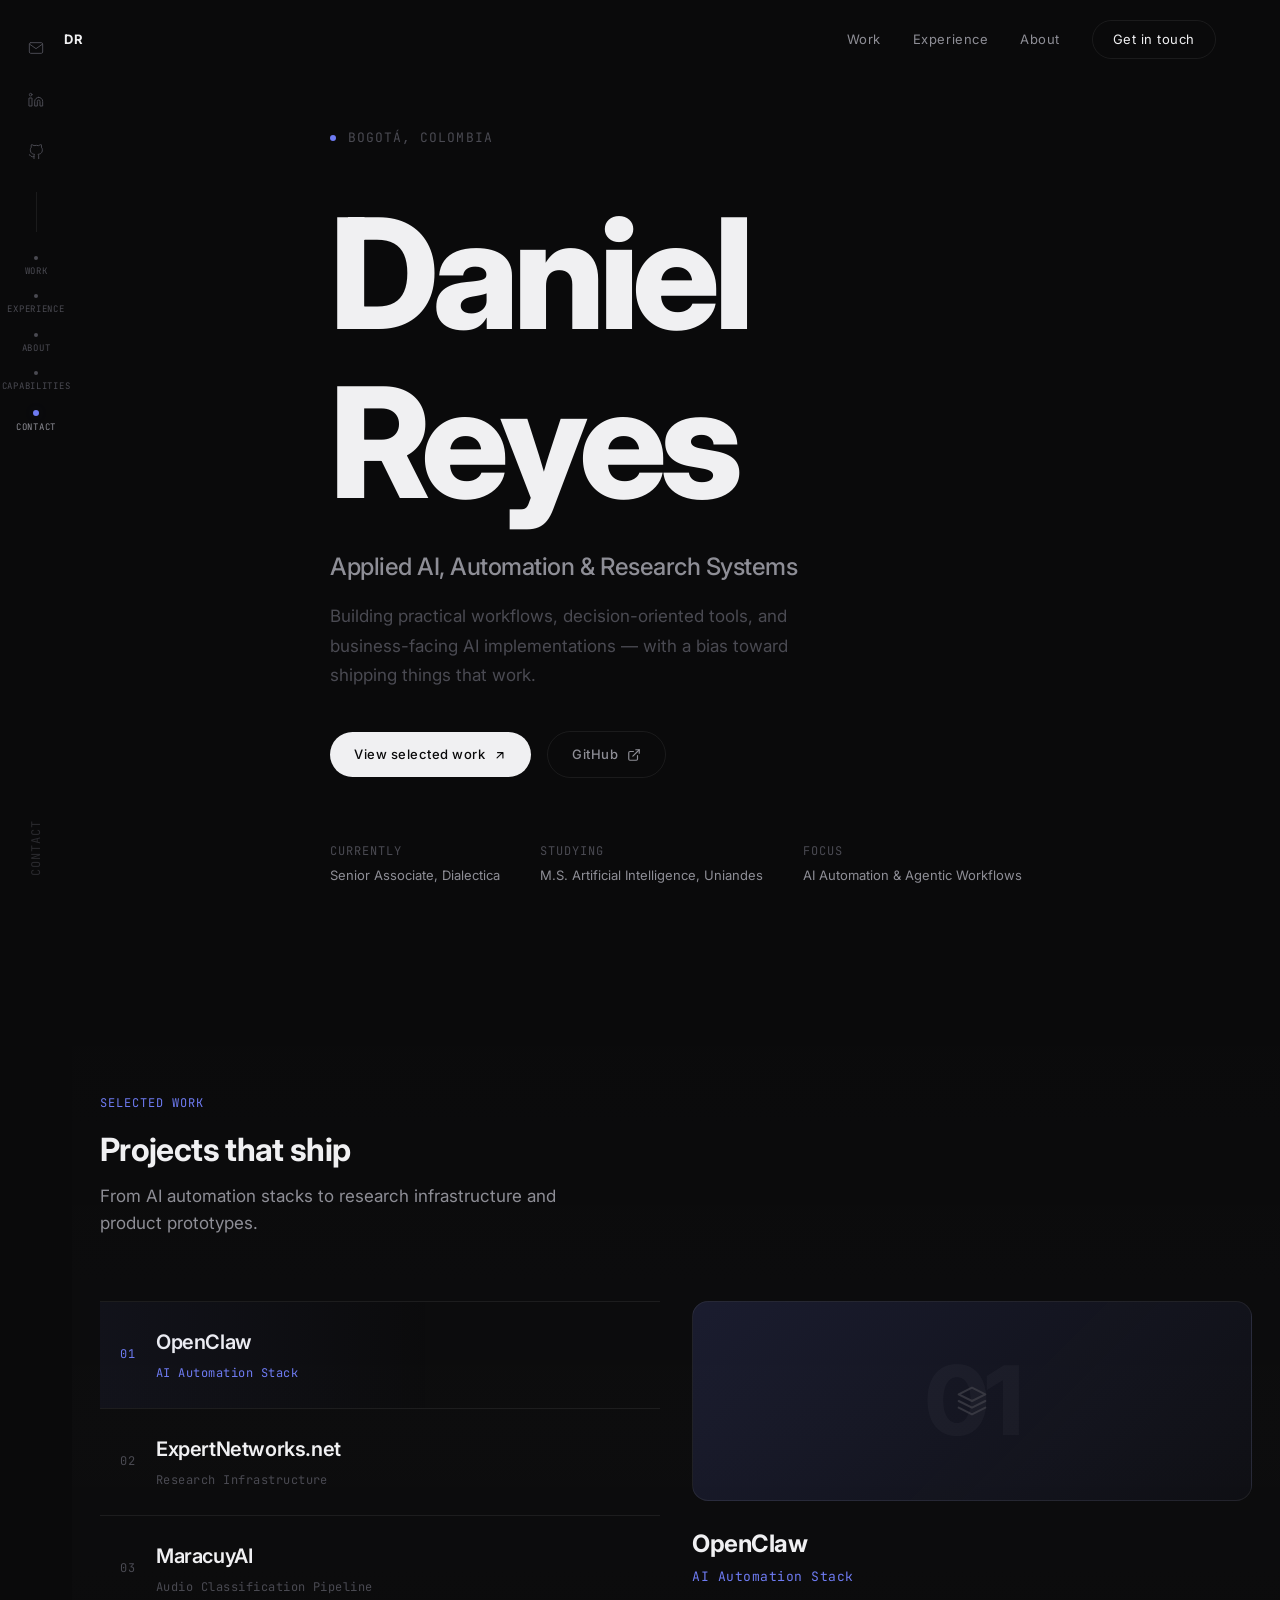
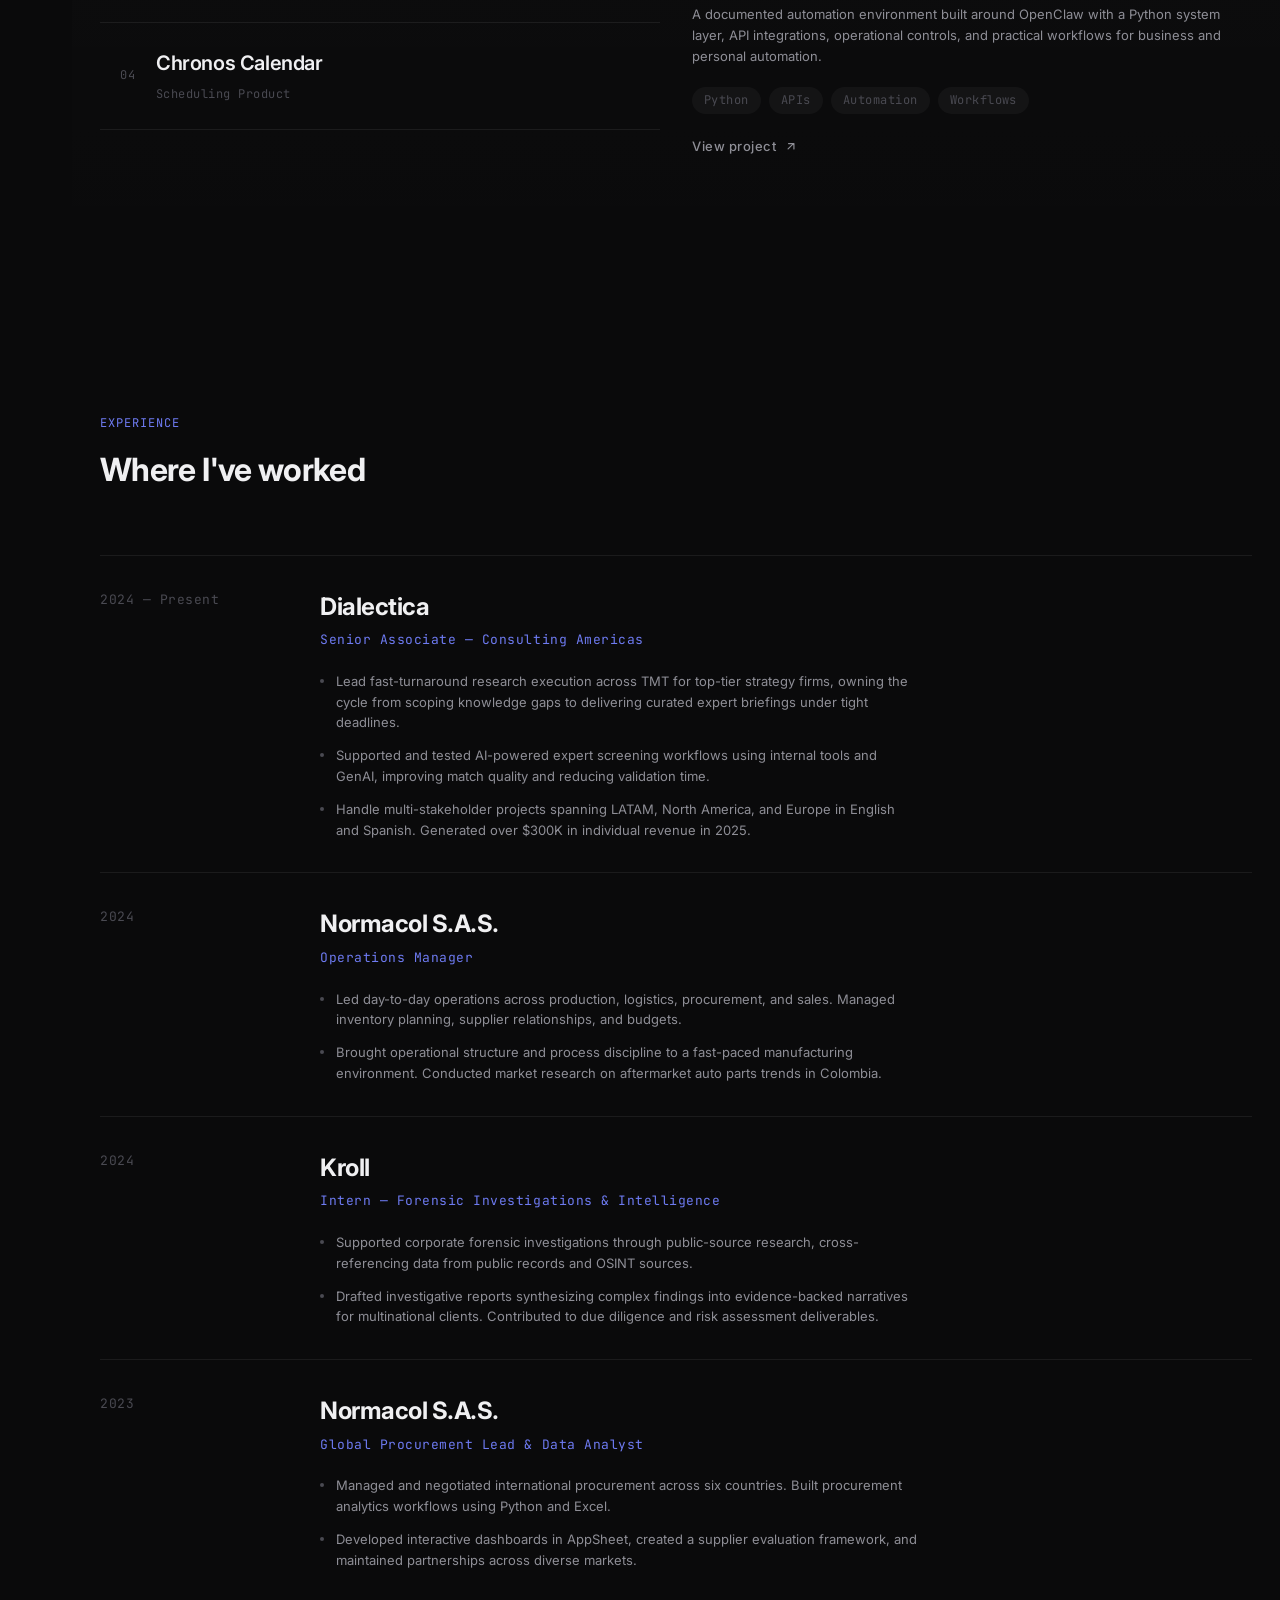
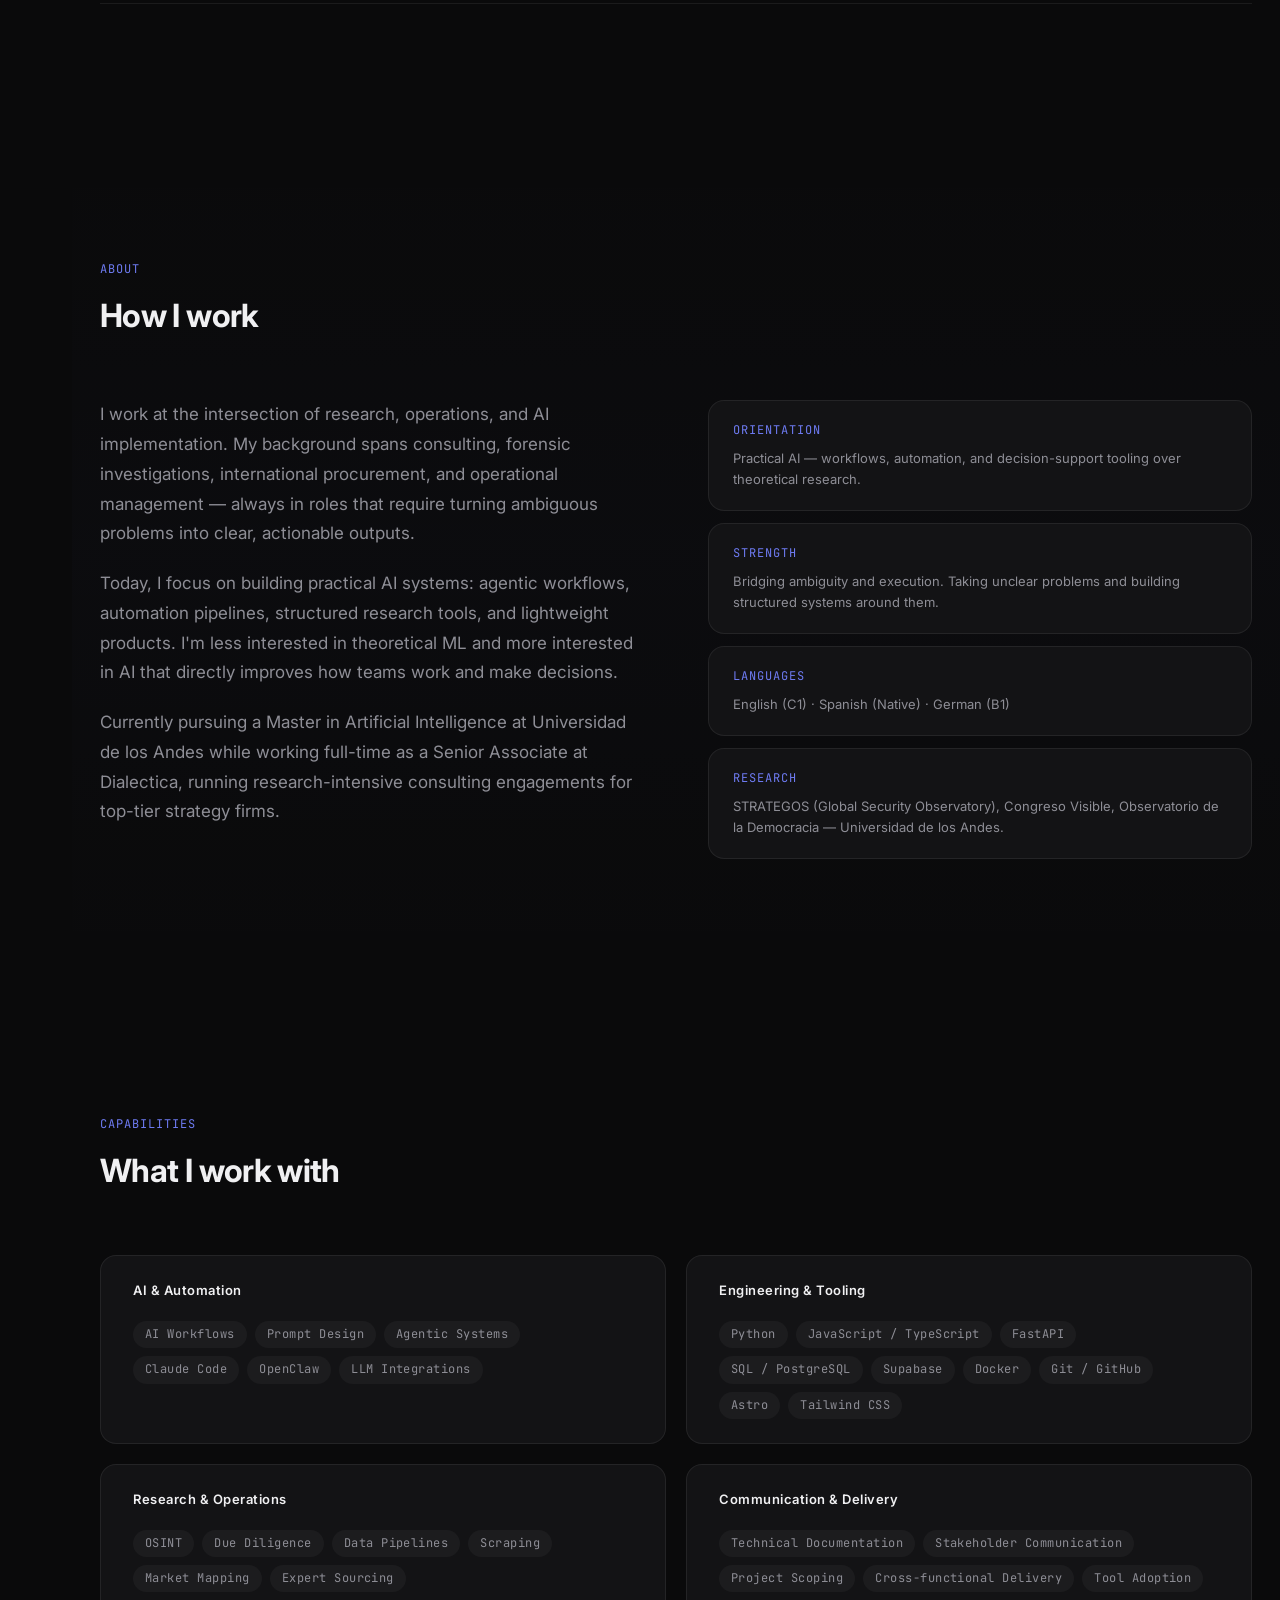
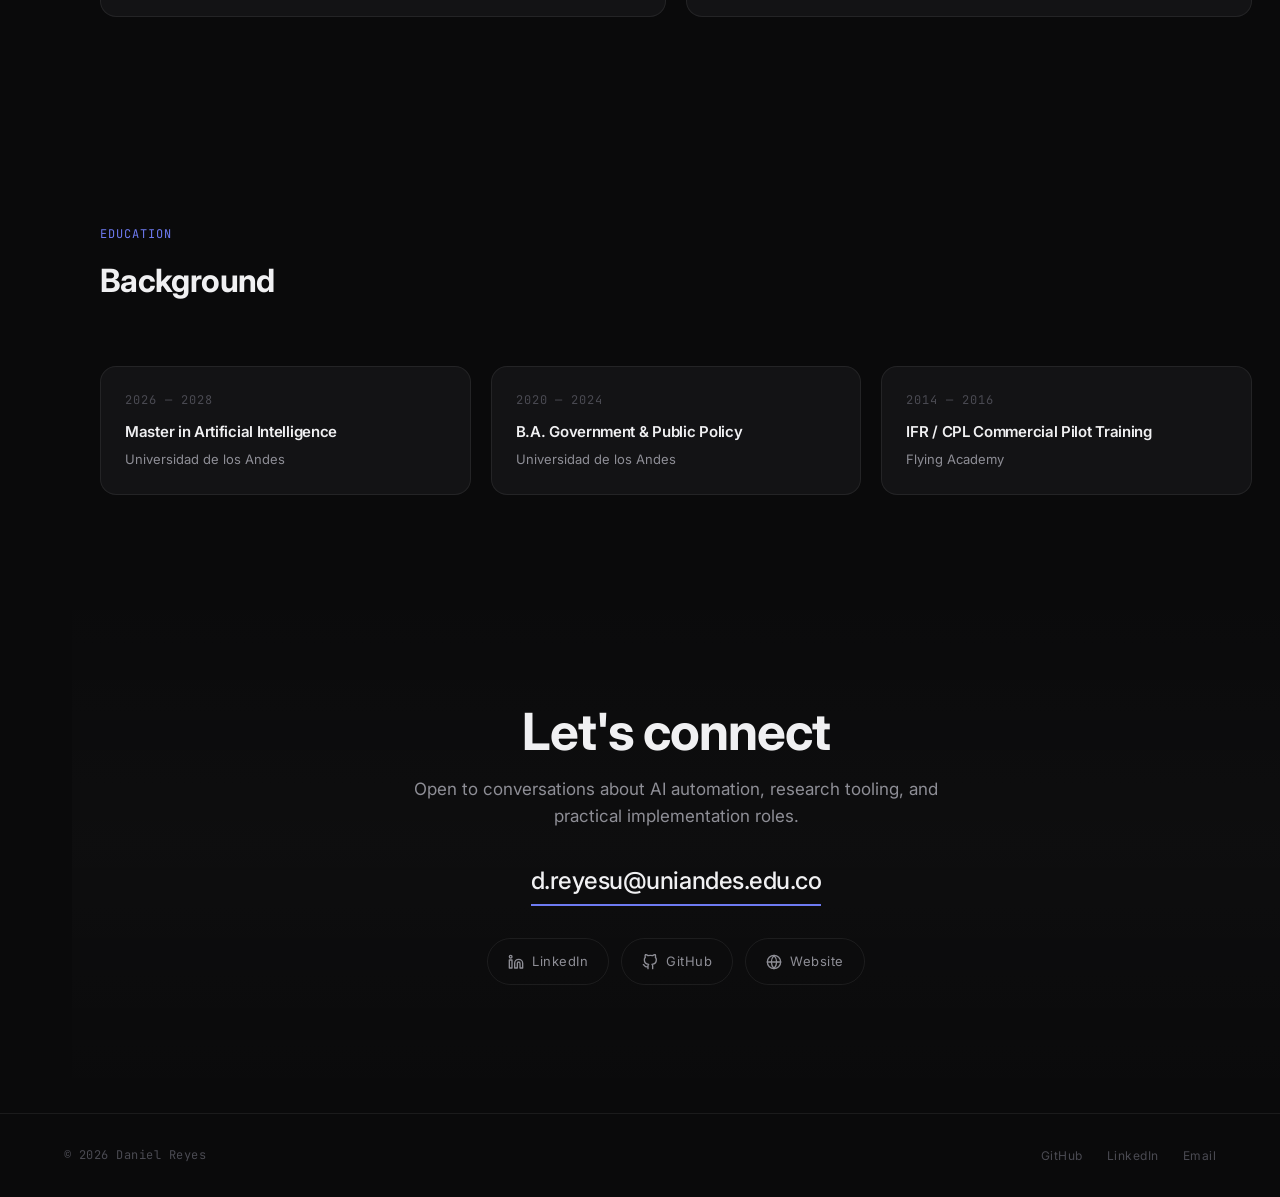
==== index.html @ b85fef63 "Rebuild portfolio with premium cinematic design system - Hero: massive "Daniel Reyes" name with stag" ====
<!DOCTYPE html>
<html lang="en">
<head>
  <meta charset="UTF-8">
  <meta name="viewport" content="width=device-width, initial-scale=1.0">
  <title>Daniel Reyes — Applied AI, Automation & Research Systems</title>
  <meta name="description" content="Daniel Reyes builds practical AI workflows, automation systems, and research infrastructure. Senior Associate at Dialectica, pursuing a Master in AI at Universidad de los Andes.">
  <meta name="author" content="Daniel Reyes">
  <link rel="canonical" href="https://danielreyes.info">

  <!-- Open Graph -->
  <meta property="og:type" content="website">
  <meta property="og:title" content="Daniel Reyes — Applied AI, Automation & Research Systems">
  <meta property="og:description" content="Building practical AI workflows, automation systems, and research infrastructure.">
  <meta property="og:url" content="https://danielreyes.info">
  <meta property="og:site_name" content="Daniel Reyes">
  <meta property="og:locale" content="en_US">

  <!-- Twitter -->
  <meta name="twitter:card" content="summary">
  <meta name="twitter:title" content="Daniel Reyes — Applied AI, Automation & Research Systems">
  <meta name="twitter:description" content="Building practical AI workflows, automation systems, and research infrastructure.">

  <!-- Fonts -->
  <link rel="preconnect" href="https://fonts.googleapis.com">
  <link rel="preconnect" href="https://fonts.gstatic.com" crossorigin>
  <link href="https://fonts.googleapis.com/css2?family=Inter:wght@300;400;500;600;700;800&family=JetBrains+Mono:wght@400;500&display=swap" rel="stylesheet">

  <!-- Favicon -->
  <link rel="icon" type="image/svg+xml" href="assets/favicon.svg">

  <!-- Styles -->
  <link rel="stylesheet" href="css/tokens.css">
  <link rel="stylesheet" href="css/base.css">
  <link rel="stylesheet" href="css/components.css">
</head>
<body>

  <!-- ===== SIDE RAIL (Desktop) ===== -->
  <aside class="side-rail" aria-label="Section navigation">
    <div class="side-rail-social">
      <a href="mailto:d.reyesu@uniandes.edu.co" class="side-rail-icon" aria-label="Email">
        <svg width="16" height="16" viewBox="0 0 24 24" fill="none" stroke="currentColor" stroke-width="1.5" stroke-linecap="round" stroke-linejoin="round"><path d="M4 4h16c1.1 0 2 .9 2 2v12c0 1.1-.9 2-2 2H4c-1.1 0-2-.9-2-2V6c0-1.1.9-2 2-2z"/><polyline points="22,6 12,13 2,6"/></svg>
      </a>
      <a href="https://www.linkedin.com/in/danielreyesu/" target="_blank" rel="noopener noreferrer" class="side-rail-icon" aria-label="LinkedIn">
        <svg width="16" height="16" viewBox="0 0 24 24" fill="none" stroke="currentColor" stroke-width="1.5" stroke-linecap="round" stroke-linejoin="round"><path d="M16 8a6 6 0 016 6v7h-4v-7a2 2 0 00-2-2 2 2 0 00-2 2v7h-4v-7a6 6 0 016-6z"/><rect x="2" y="9" width="4" height="12"/><circle cx="4" cy="4" r="2"/></svg>
      </a>
      <a href="https://github.com/zsoist" target="_blank" rel="noopener noreferrer" class="side-rail-icon" aria-label="GitHub">
        <svg width="16" height="16" viewBox="0 0 24 24" fill="none" stroke="currentColor" stroke-width="1.5" stroke-linecap="round" stroke-linejoin="round"><path d="M9 19c-5 1.5-5-2.5-7-3m14 6v-3.87a3.37 3.37 0 00-.94-2.61c3.14-.35 6.44-1.54 6.44-7A5.44 5.44 0 0020 4.77 5.07 5.07 0 0019.91 1S18.73.65 16 2.48a13.38 13.38 0 00-7 0C6.27.65 5.09 1 5.09 1A5.07 5.07 0 005 4.77a5.44 5.44 0 00-1.5 3.78c0 5.42 3.3 6.61 6.44 7A3.37 3.37 0 009 18.13V22"/></svg>
      </a>
    </div>

    <div class="side-rail-line-wrap">
      <div class="side-rail-line"></div>
      <div class="side-rail-progress" id="sideRailProgress"></div>
    </div>

    <nav class="side-rail-nav" aria-label="Page sections">
      <a href="#work" class="side-rail-link" data-section="work">
        <span class="side-rail-dot"></span>
        <span class="side-rail-label">Work</span>
      </a>
      <a href="#experience" class="side-rail-link" data-section="experience">
        <span class="side-rail-dot"></span>
        <span class="side-rail-label">Experience</span>
      </a>
      <a href="#about" class="side-rail-link" data-section="about">
        <span class="side-rail-dot"></span>
        <span class="side-rail-label">About</span>
      </a>
      <a href="#capabilities" class="side-rail-link" data-section="capabilities">
        <span class="side-rail-dot"></span>
        <span class="side-rail-label">Capabilities</span>
      </a>
      <a href="#contact" class="side-rail-link" data-section="contact">
        <span class="side-rail-dot"></span>
        <span class="side-rail-label">Contact</span>
      </a>
    </nav>

    <div class="side-rail-context">
      <span class="side-rail-context-text" id="sideRailContext"></span>
    </div>
  </aside>

  <!-- ===== NAVIGATION ===== -->
  <nav class="nav" aria-label="Main navigation">
    <div class="nav-inner">
      <a href="#" class="nav-logo" aria-label="Daniel Reyes — Home">DR</a>
      <div class="nav-links">
        <a href="#work" class="nav-link">Work</a>
        <a href="#experience" class="nav-link">Experience</a>
        <a href="#about" class="nav-link">About</a>
        <a href="#contact" class="nav-cta">Get in touch</a>
      </div>
      <button class="nav-toggle" aria-label="Open menu" aria-expanded="false">
        <span></span>
        <span></span>
        <span></span>
      </button>
    </div>
  </nav>

  <!-- Mobile nav overlay -->
  <div class="nav-mobile" aria-hidden="true">
    <a href="#work">Work</a>
    <a href="#experience">Experience</a>
    <a href="#about">About</a>
    <a href="#capabilities">Capabilities</a>
    <a href="#contact">Contact</a>
    <div class="nav-mobile-footer">
      <a href="https://github.com/zsoist" target="_blank" rel="noopener noreferrer">GitHub</a>
      <a href="https://www.linkedin.com/in/danielreyesu/" target="_blank" rel="noopener noreferrer">LinkedIn</a>
      <a href="mailto:d.reyesu@uniandes.edu.co">Email</a>
    </div>
  </div>

  <main class="main-content">

    <!-- ===== HERO ===== -->
    <section class="hero" id="hero">
      <div class="container">
        <div class="hero-status anim-hero" style="--anim-order: 0">
          <span class="status-dot" aria-hidden="true"></span>
          <span>Bogot&aacute;, Colombia</span>
        </div>

        <h1 class="hero-name">
          <span class="hero-name-line anim-hero" style="--anim-order: 1">Daniel</span>
          <span class="hero-name-line anim-hero" style="--anim-order: 2">Reyes</span>
        </h1>

        <p class="hero-role anim-hero" style="--anim-order: 3">
          Applied AI, Automation &amp; Research Systems
        </p>

        <p class="hero-description anim-hero" style="--anim-order: 4">
          Building practical workflows, decision-oriented tools, and business-facing AI implementations &mdash; with a bias toward shipping things that work.
        </p>

        <div class="hero-actions anim-hero" style="--anim-order: 5">
          <a href="#work" class="btn-primary">
            View selected work
            <svg width="14" height="14" viewBox="0 0 24 24" fill="none" stroke="currentColor" stroke-width="2" stroke-linecap="round" stroke-linejoin="round" aria-hidden="true"><path d="M7 17l9.2-9.2M17 17V7.8H7.8"/></svg>
          </a>
          <a href="https://github.com/zsoist" target="_blank" rel="noopener noreferrer" class="btn-secondary">
            GitHub
            <svg width="14" height="14" viewBox="0 0 24 24" fill="none" stroke="currentColor" stroke-width="2" stroke-linecap="round" stroke-linejoin="round" aria-hidden="true"><path d="M18 13v6a2 2 0 01-2 2H5a2 2 0 01-2-2V8a2 2 0 012-2h6"/><polyline points="15 3 21 3 21 9"/><line x1="10" y1="14" x2="21" y2="3"/></svg>
          </a>
        </div>

        <div class="hero-meta anim-hero" style="--anim-order: 6">
          <div class="hero-meta-item">
            <span class="hero-meta-label">Currently</span>
            <span class="hero-meta-value">Senior Associate, Dialectica</span>
          </div>
          <div class="hero-meta-item">
            <span class="hero-meta-label">Studying</span>
            <span class="hero-meta-value">M.S. Artificial Intelligence, Uniandes</span>
          </div>
          <div class="hero-meta-item">
            <span class="hero-meta-label">Focus</span>
            <span class="hero-meta-value">AI Automation &amp; Agentic Workflows</span>
          </div>
        </div>
      </div>
    </section>

    <!-- ===== SELECTED WORK ===== -->
    <section class="section" id="work">
      <div class="container">
        <header class="section-header reveal">
          <span class="section-label">Selected Work</span>
          <h2 class="section-title">Projects that ship</h2>
          <p class="section-subtitle">From AI automation stacks to research infrastructure and product prototypes.</p>
        </header>

        <div class="work-showcase">
          <!-- Project List -->
          <div class="work-list">
            <article class="work-item active" data-project="0" data-link="https://github.com/zsoist" tabindex="0">
              <span class="work-number">01</span>
              <div class="work-item-info">
                <h3 class="work-item-title">OpenClaw</h3>
                <span class="work-item-type">AI Automation Stack</span>
              </div>
              <div class="work-item-arrow" aria-hidden="true">
                <svg width="18" height="18" viewBox="0 0 24 24" fill="none" stroke="currentColor" stroke-width="2" stroke-linecap="round" stroke-linejoin="round"><path d="M7 17l9.2-9.2M17 17V7.8H7.8"/></svg>
              </div>
            </article>

            <article class="work-item" data-project="1" data-link="https://expertnetworks.net" tabindex="0">
              <span class="work-number">02</span>
              <div class="work-item-info">
                <h3 class="work-item-title">ExpertNetworks.net</h3>
                <span class="work-item-type">Research Infrastructure</span>
              </div>
              <div class="work-item-arrow" aria-hidden="true">
                <svg width="18" height="18" viewBox="0 0 24 24" fill="none" stroke="currentColor" stroke-width="2" stroke-linecap="round" stroke-linejoin="round"><path d="M7 17l9.2-9.2M17 17V7.8H7.8"/></svg>
              </div>
            </article>

            <article class="work-item" data-project="2" data-link="https://github.com/zsoist" tabindex="0">
              <span class="work-number">03</span>
              <div class="work-item-info">
                <h3 class="work-item-title">MaracuyAI</h3>
                <span class="work-item-type">Audio Classification Pipeline</span>
              </div>
              <div class="work-item-arrow" aria-hidden="true">
                <svg width="18" height="18" viewBox="0 0 24 24" fill="none" stroke="currentColor" stroke-width="2" stroke-linecap="round" stroke-linejoin="round"><path d="M7 17l9.2-9.2M17 17V7.8H7.8"/></svg>
              </div>
            </article>

            <article class="work-item" data-project="3" data-link="https://github.com/zsoist" tabindex="0">
              <span class="work-number">04</span>
              <div class="work-item-info">
                <h3 class="work-item-title">Chronos Calendar</h3>
                <span class="work-item-type">Scheduling Product</span>
              </div>
              <div class="work-item-arrow" aria-hidden="true">
                <svg width="18" height="18" viewBox="0 0 24 24" fill="none" stroke="currentColor" stroke-width="2" stroke-linecap="round" stroke-linejoin="round"><path d="M7 17l9.2-9.2M17 17V7.8H7.8"/></svg>
              </div>
            </article>
          </div>

          <!-- Preview Panel (desktop) -->
          <div class="work-preview">
            <div class="work-preview-panel active" data-project="0">
              <div class="work-preview-visual" style="--preview-gradient: linear-gradient(135deg, rgba(110,123,242,0.15), rgba(110,123,242,0.03))">
                <span class="work-preview-number">01</span>
                <div class="work-preview-icon">
                  <svg width="32" height="32" viewBox="0 0 24 24" fill="none" stroke="currentColor" stroke-width="1.5" stroke-linecap="round" stroke-linejoin="round"><path d="M12 2L2 7l10 5 10-5-10-5z"/><path d="M2 17l10 5 10-5"/><path d="M2 12l10 5 10-5"/></svg>
                </div>
              </div>
              <h3 class="work-preview-title">OpenClaw</h3>
              <p class="work-preview-subtitle">AI Automation Stack</p>
              <p class="work-preview-desc">A documented automation environment built around OpenClaw with a Python system layer, API integrations, operational controls, and practical workflows for business and personal automation.</p>
              <div class="work-preview-tags">
                <span>Python</span><span>APIs</span><span>Automation</span><span>Workflows</span>
              </div>
              <a href="https://github.com/zsoist" target="_blank" rel="noopener noreferrer" class="work-preview-link">
                View project
                <svg width="14" height="14" viewBox="0 0 24 24" fill="none" stroke="currentColor" stroke-width="2" stroke-linecap="round" stroke-linejoin="round"><path d="M7 17l9.2-9.2M17 17V7.8H7.8"/></svg>
              </a>
            </div>

            <div class="work-preview-panel" data-project="1">
              <div class="work-preview-visual" style="--preview-gradient: linear-gradient(135deg, rgba(34,197,94,0.12), rgba(34,197,94,0.02))">
                <span class="work-preview-number">02</span>
                <div class="work-preview-icon">
                  <svg width="32" height="32" viewBox="0 0 24 24" fill="none" stroke="currentColor" stroke-width="1.5" stroke-linecap="round" stroke-linejoin="round"><circle cx="12" cy="12" r="10"/><line x1="2" y1="12" x2="22" y2="12"/><path d="M12 2a15.3 15.3 0 014 10 15.3 15.3 0 01-4 10 15.3 15.3 0 01-4-10 15.3 15.3 0 014-10z"/></svg>
                </div>
              </div>
              <h3 class="work-preview-title">ExpertNetworks.net</h3>
              <p class="work-preview-subtitle">Research Infrastructure</p>
              <p class="work-preview-desc">An open-source research website with structured content collections, comparison workflows, and verification-oriented editorial pages. Built for clarity and rigorous public-source research.</p>
              <div class="work-preview-tags">
                <span>Astro</span><span>Tailwind</span><span>Content</span><span>Research</span>
              </div>
              <a href="https://expertnetworks.net" target="_blank" rel="noopener noreferrer" class="work-preview-link">
                View project
                <svg width="14" height="14" viewBox="0 0 24 24" fill="none" stroke="currentColor" stroke-width="2" stroke-linecap="round" stroke-linejoin="round"><path d="M7 17l9.2-9.2M17 17V7.8H7.8"/></svg>
              </a>
            </div>

            <div class="work-preview-panel" data-project="2">
              <div class="work-preview-visual" style="--preview-gradient: linear-gradient(135deg, rgba(251,146,60,0.12), rgba(251,146,60,0.02))">
                <span class="work-preview-number">03</span>
                <div class="work-preview-icon">
                  <svg width="32" height="32" viewBox="0 0 24 24" fill="none" stroke="currentColor" stroke-width="1.5" stroke-linecap="round" stroke-linejoin="round"><path d="M12 1a3 3 0 00-3 3v8a3 3 0 006 0V4a3 3 0 00-3-3z"/><path d="M19 10v2a7 7 0 01-14 0v-2"/><line x1="12" y1="19" x2="12" y2="23"/><line x1="8" y1="23" x2="16" y2="23"/></svg>
                </div>
              </div>
              <h3 class="work-preview-title">MaracuyAI</h3>
              <p class="work-preview-subtitle">Audio Classification Pipeline</p>
              <p class="work-preview-desc">A model-first audio classification project with a FastAPI backend, preprocessing pipeline, training scripts, and a lightweight client layer focused on reliable binary inference.</p>
              <div class="work-preview-tags">
                <span>FastAPI</span><span>Python</span><span>ML Pipeline</span><span>Audio</span>
              </div>
              <a href="https://github.com/zsoist" target="_blank" rel="noopener noreferrer" class="work-preview-link">
                View project
                <svg width="14" height="14" viewBox="0 0 24 24" fill="none" stroke="currentColor" stroke-width="2" stroke-linecap="round" stroke-linejoin="round"><path d="M7 17l9.2-9.2M17 17V7.8H7.8"/></svg>
              </a>
            </div>

            <div class="work-preview-panel" data-project="3">
              <div class="work-preview-visual" style="--preview-gradient: linear-gradient(135deg, rgba(129,140,248,0.12), rgba(129,140,248,0.02))">
                <span class="work-preview-number">04</span>
                <div class="work-preview-icon">
                  <svg width="32" height="32" viewBox="0 0 24 24" fill="none" stroke="currentColor" stroke-width="1.5" stroke-linecap="round" stroke-linejoin="round"><rect x="3" y="4" width="18" height="18" rx="2" ry="2"/><line x1="16" y1="2" x2="16" y2="6"/><line x1="8" y1="2" x2="8" y2="6"/><line x1="3" y1="10" x2="21" y2="10"/></svg>
                </div>
              </div>
              <h3 class="work-preview-title">Chronos Calendar</h3>
              <p class="work-preview-subtitle">Scheduling Product Prototype</p>
              <p class="work-preview-desc">An early-stage scheduling application integrating Google Calendar and Supabase with a modern web stack, replicating core booking flows with clean architecture.</p>
              <div class="work-preview-tags">
                <span>Supabase</span><span>Google APIs</span><span>JavaScript</span><span>Full-stack</span>
              </div>
              <a href="https://github.com/zsoist" target="_blank" rel="noopener noreferrer" class="work-preview-link">
                View project
                <svg width="14" height="14" viewBox="0 0 24 24" fill="none" stroke="currentColor" stroke-width="2" stroke-linecap="round" stroke-linejoin="round"><path d="M7 17l9.2-9.2M17 17V7.8H7.8"/></svg>
              </a>
            </div>
          </div>
        </div>

        <!-- Mobile project cards (hidden on desktop) -->
        <div class="work-cards-mobile">
          <article class="project-card-mobile reveal" data-link="https://github.com/zsoist">
            <div class="pcm-header">
              <span class="pcm-number">01</span>
              <svg class="pcm-arrow" width="18" height="18" viewBox="0 0 24 24" fill="none" stroke="currentColor" stroke-width="2" stroke-linecap="round" stroke-linejoin="round"><path d="M7 17l9.2-9.2M17 17V7.8H7.8"/></svg>
            </div>
            <h3 class="pcm-title">OpenClaw</h3>
            <p class="pcm-type">AI Automation Stack</p>
            <p class="pcm-desc">Documented automation environment with Python, APIs, and operational workflows.</p>
            <div class="pcm-tags"><span>Python</span><span>APIs</span><span>Automation</span></div>
          </article>
          <article class="project-card-mobile reveal" data-link="https://expertnetworks.net">
            <div class="pcm-header">
              <span class="pcm-number">02</span>
              <svg class="pcm-arrow" width="18" height="18" viewBox="0 0 24 24" fill="none" stroke="currentColor" stroke-width="2" stroke-linecap="round" stroke-linejoin="round"><path d="M7 17l9.2-9.2M17 17V7.8H7.8"/></svg>
            </div>
            <h3 class="pcm-title">ExpertNetworks.net</h3>
            <p class="pcm-type">Research Infrastructure</p>
            <p class="pcm-desc">Open-source research site with structured content and verification workflows.</p>
            <div class="pcm-tags"><span>Astro</span><span>Tailwind</span><span>Research</span></div>
          </article>
          <article class="project-card-mobile reveal" data-link="https://github.com/zsoist">
            <div class="pcm-header">
              <span class="pcm-number">03</span>
              <svg class="pcm-arrow" width="18" height="18" viewBox="0 0 24 24" fill="none" stroke="currentColor" stroke-width="2" stroke-linecap="round" stroke-linejoin="round"><path d="M7 17l9.2-9.2M17 17V7.8H7.8"/></svg>
            </div>
            <h3 class="pcm-title">MaracuyAI</h3>
            <p class="pcm-type">Audio Classification Pipeline</p>
            <p class="pcm-desc">FastAPI backend with ML pipeline for reliable binary audio inference.</p>
            <div class="pcm-tags"><span>FastAPI</span><span>Python</span><span>ML</span></div>
          </article>
          <article class="project-card-mobile reveal" data-link="https://github.com/zsoist">
            <div class="pcm-header">
              <span class="pcm-number">04</span>
              <svg class="pcm-arrow" width="18" height="18" viewBox="0 0 24 24" fill="none" stroke="currentColor" stroke-width="2" stroke-linecap="round" stroke-linejoin="round"><path d="M7 17l9.2-9.2M17 17V7.8H7.8"/></svg>
            </div>
            <h3 class="pcm-title">Chronos Calendar</h3>
            <p class="pcm-type">Scheduling Product</p>
            <p class="pcm-desc">Google Calendar + Supabase scheduling app with clean booking flows.</p>
            <div class="pcm-tags"><span>Supabase</span><span>Google APIs</span><span>JS</span></div>
          </article>
        </div>
      </div>
    </section>

    <!-- ===== EXPERIENCE ===== -->
    <section class="section" id="experience">
      <div class="container">
        <header class="section-header reveal">
          <span class="section-label">Experience</span>
          <h2 class="section-title">Where I've worked</h2>
        </header>

        <div class="experience-list">
          <div class="experience-item reveal">
            <div class="experience-date">2024 &mdash; Present</div>
            <div class="experience-content">
              <h3 class="experience-company">Dialectica</h3>
              <p class="experience-role">Senior Associate &mdash; Consulting Americas</p>
              <div class="experience-details">
                <p>Lead fast-turnaround research execution across TMT for top-tier strategy firms, owning the cycle from scoping knowledge gaps to delivering curated expert briefings under tight deadlines.</p>
                <p>Supported and tested AI-powered expert screening workflows using internal tools and GenAI, improving match quality and reducing validation time.</p>
                <p>Handle multi-stakeholder projects spanning LATAM, North America, and Europe in English and Spanish. Generated over $300K in individual revenue in 2025.</p>
              </div>
            </div>
          </div>

          <div class="experience-item reveal">
            <div class="experience-date">2024</div>
            <div class="experience-content">
              <h3 class="experience-company">Normacol S.A.S.</h3>
              <p class="experience-role">Operations Manager</p>
              <div class="experience-details">
                <p>Led day-to-day operations across production, logistics, procurement, and sales. Managed inventory planning, supplier relationships, and budgets.</p>
                <p>Brought operational structure and process discipline to a fast-paced manufacturing environment. Conducted market research on aftermarket auto parts trends in Colombia.</p>
              </div>
            </div>
          </div>

          <div class="experience-item reveal">
            <div class="experience-date">2024</div>
            <div class="experience-content">
              <h3 class="experience-company">Kroll</h3>
              <p class="experience-role">Intern &mdash; Forensic Investigations &amp; Intelligence</p>
              <div class="experience-details">
                <p>Supported corporate forensic investigations through public-source research, cross-referencing data from public records and OSINT sources.</p>
                <p>Drafted investigative reports synthesizing complex findings into evidence-backed narratives for multinational clients. Contributed to due diligence and risk assessment deliverables.</p>
              </div>
            </div>
          </div>

          <div class="experience-item reveal">
            <div class="experience-date">2023</div>
            <div class="experience-content">
              <h3 class="experience-company">Normacol S.A.S.</h3>
              <p class="experience-role">Global Procurement Lead &amp; Data Analyst</p>
              <div class="experience-details">
                <p>Managed and negotiated international procurement across six countries. Built procurement analytics workflows using Python and Excel.</p>
                <p>Developed interactive dashboards in AppSheet, created a supplier evaluation framework, and maintained partnerships across diverse markets.</p>
              </div>
            </div>
          </div>
        </div>
      </div>
    </section>

    <!-- ===== ABOUT ===== -->
    <section class="section" id="about">
      <div class="container">
        <header class="section-header reveal">
          <span class="section-label">About</span>
          <h2 class="section-title">How I work</h2>
        </header>

        <div class="about-grid">
          <div class="about-text reveal">
            <p>
              I work at the intersection of research, operations, and AI implementation. My background spans consulting, forensic investigations, international procurement, and operational management &mdash; always in roles that require turning ambiguous problems into clear, actionable outputs.
            </p>
            <p>
              Today, I focus on building practical AI systems: agentic workflows, automation pipelines, structured research tools, and lightweight products. I'm less interested in theoretical ML and more interested in AI that directly improves how teams work and make decisions.
            </p>
            <p>
              Currently pursuing a Master in Artificial Intelligence at Universidad de los Andes while working full-time as a Senior Associate at Dialectica, running research-intensive consulting engagements for top-tier strategy firms.
            </p>
          </div>

          <div class="about-highlights reveal">
            <div class="about-highlight">
              <div class="about-highlight-label">Orientation</div>
              <div class="about-highlight-text">Practical AI &mdash; workflows, automation, and decision-support tooling over theoretical research.</div>
            </div>
            <div class="about-highlight">
              <div class="about-highlight-label">Strength</div>
              <div class="about-highlight-text">Bridging ambiguity and execution. Taking unclear problems and building structured systems around them.</div>
            </div>
            <div class="about-highlight">
              <div class="about-highlight-label">Languages</div>
              <div class="about-highlight-text">English (C1) &middot; Spanish (Native) &middot; German (B1)</div>
            </div>
            <div class="about-highlight">
              <div class="about-highlight-label">Research</div>
              <div class="about-highlight-text">STRATEGOS (Global Security Observatory), Congreso Visible, Observatorio de la Democracia &mdash; Universidad de los Andes.</div>
            </div>
          </div>
        </div>
      </div>
    </section>

    <!-- ===== CAPABILITIES ===== -->
    <section class="section" id="capabilities">
      <div class="container">
        <header class="section-header reveal">
          <span class="section-label">Capabilities</span>
          <h2 class="section-title">What I work with</h2>
        </header>

        <div class="capabilities-grid">
          <div class="capability-group reveal">
            <h3 class="capability-group-title">AI &amp; Automation</h3>
            <div class="capability-items">
              <span class="capability-item">AI Workflows</span>
              <span class="capability-item">Prompt Design</span>
              <span class="capability-item">Agentic Systems</span>
              <span class="capability-item">Claude Code</span>
              <span class="capability-item">OpenClaw</span>
              <span class="capability-item">LLM Integrations</span>
            </div>
          </div>

          <div class="capability-group reveal">
            <h3 class="capability-group-title">Engineering &amp; Tooling</h3>
            <div class="capability-items">
              <span class="capability-item">Python</span>
              <span class="capability-item">JavaScript / TypeScript</span>
              <span class="capability-item">FastAPI</span>
              <span class="capability-item">SQL / PostgreSQL</span>
              <span class="capability-item">Supabase</span>
              <span class="capability-item">Docker</span>
              <span class="capability-item">Git / GitHub</span>
              <span class="capability-item">Astro</span>
              <span class="capability-item">Tailwind CSS</span>
            </div>
          </div>

          <div class="capability-group reveal">
            <h3 class="capability-group-title">Research &amp; Operations</h3>
            <div class="capability-items">
              <span class="capability-item">OSINT</span>
              <span class="capability-item">Due Diligence</span>
              <span class="capability-item">Data Pipelines</span>
              <span class="capability-item">Scraping</span>
              <span class="capability-item">Market Mapping</span>
              <span class="capability-item">Expert Sourcing</span>
            </div>
          </div>

          <div class="capability-group reveal">
            <h3 class="capability-group-title">Communication &amp; Delivery</h3>
            <div class="capability-items">
              <span class="capability-item">Technical Documentation</span>
              <span class="capability-item">Stakeholder Communication</span>
              <span class="capability-item">Project Scoping</span>
              <span class="capability-item">Cross-functional Delivery</span>
              <span class="capability-item">Tool Adoption</span>
            </div>
          </div>
        </div>
      </div>
    </section>

    <!-- ===== EDUCATION ===== -->
    <section class="section-sm" id="education">
      <div class="container">
        <header class="section-header reveal">
          <span class="section-label">Education</span>
          <h2 class="section-title">Background</h2>
        </header>

        <div class="education-grid">
          <div class="education-card reveal">
            <div class="education-date">2026 &mdash; 2028</div>
            <h3 class="education-degree">Master in Artificial Intelligence</h3>
            <p class="education-school">Universidad de los Andes</p>
          </div>
          <div class="education-card reveal">
            <div class="education-date">2020 &mdash; 2024</div>
            <h3 class="education-degree">B.A. Government &amp; Public Policy</h3>
            <p class="education-school">Universidad de los Andes</p>
          </div>
          <div class="education-card reveal">
            <div class="education-date">2014 &mdash; 2016</div>
            <h3 class="education-degree">IFR / CPL Commercial Pilot Training</h3>
            <p class="education-school">Flying Academy</p>
          </div>
        </div>
      </div>
    </section>

    <!-- ===== CONTACT ===== -->
    <section class="section" id="contact">
      <div class="container">
        <div class="contact-inner">
          <h2 class="contact-title reveal">Let's connect</h2>
          <p class="contact-text reveal">
            Open to conversations about AI automation, research tooling, and practical implementation roles.
          </p>
          <a href="mailto:d.reyesu@uniandes.edu.co" class="contact-email reveal">
            d.reyesu@uniandes.edu.co
          </a>
          <div class="contact-links reveal">
            <a href="https://www.linkedin.com/in/danielreyesu/" target="_blank" rel="noopener noreferrer" class="contact-link">
              <svg width="16" height="16" viewBox="0 0 24 24" fill="none" stroke="currentColor" stroke-width="2" stroke-linecap="round" stroke-linejoin="round" aria-hidden="true"><path d="M16 8a6 6 0 016 6v7h-4v-7a2 2 0 00-2-2 2 2 0 00-2 2v7h-4v-7a6 6 0 016-6z"/><rect x="2" y="9" width="4" height="12"/><circle cx="4" cy="4" r="2"/></svg>
              LinkedIn
            </a>
            <a href="https://github.com/zsoist" target="_blank" rel="noopener noreferrer" class="contact-link">
              <svg width="16" height="16" viewBox="0 0 24 24" fill="none" stroke="currentColor" stroke-width="2" stroke-linecap="round" stroke-linejoin="round" aria-hidden="true"><path d="M9 19c-5 1.5-5-2.5-7-3m14 6v-3.87a3.37 3.37 0 00-.94-2.61c3.14-.35 6.44-1.54 6.44-7A5.44 5.44 0 0020 4.77 5.07 5.07 0 0019.91 1S18.73.65 16 2.48a13.38 13.38 0 00-7 0C6.27.65 5.09 1 5.09 1A5.07 5.07 0 005 4.77a5.44 5.44 0 00-1.5 3.78c0 5.42 3.3 6.61 6.44 7A3.37 3.37 0 009 18.13V22"/></svg>
              GitHub
            </a>
            <a href="https://expertnetworks.net" target="_blank" rel="noopener noreferrer" class="contact-link">
              <svg width="16" height="16" viewBox="0 0 24 24" fill="none" stroke="currentColor" stroke-width="2" stroke-linecap="round" stroke-linejoin="round" aria-hidden="true"><circle cx="12" cy="12" r="10"/><line x1="2" y1="12" x2="22" y2="12"/><path d="M12 2a15.3 15.3 0 014 10 15.3 15.3 0 01-4 10 15.3 15.3 0 01-4-10 15.3 15.3 0 014-10z"/></svg>
              Website
            </a>
          </div>
        </div>
      </div>
    </section>

  </main>

  <!-- ===== FOOTER ===== -->
  <footer class="footer">
    <div class="container">
      <div class="footer-inner">
        <span class="footer-copy">&copy; 2026 Daniel Reyes</span>
        <div class="footer-links">
          <a href="https://github.com/zsoist" target="_blank" rel="noopener noreferrer" class="footer-link">GitHub</a>
          <a href="https://www.linkedin.com/in/danielreyesu/" target="_blank" rel="noopener noreferrer" class="footer-link">LinkedIn</a>
          <a href="mailto:d.reyesu@uniandes.edu.co" class="footer-link">Email</a>
        </div>
      </div>
    </div>
  </footer>

  <script src="js/main.js"></script>
</body>
</html>
---- css/tokens.css ----
/* ============================================
   DESIGN TOKENS — Daniel Reyes Portfolio
   Premium Motion-Led System
   ============================================ */

:root {
  /* --- Color System --- */
  --color-bg:          #0a0a0b;
  --color-bg-elevated: #111113;
  --color-bg-card:     #131315;
  --color-bg-glass:    rgba(10, 10, 11, 0.82);
  --color-bg-hover:    rgba(255, 255, 255, 0.04);

  --color-surface:     #1a1a1d;
  --color-border:      rgba(255, 255, 255, 0.07);
  --color-border-hover:rgba(255, 255, 255, 0.14);

  --color-text:        #f0f0f2;
  --color-text-secondary: #8e8e96;
  --color-text-tertiary:  #4a4a52;
  --color-text-inverse: #0a0a0b;

  --color-accent:      #6e7bf2;
  --color-accent-soft: rgba(110, 123, 242, 0.12);
  --color-accent-glow: rgba(110, 123, 242, 0.06);
  --color-accent-dim:  rgba(110, 123, 242, 0.4);

  /* --- Typography --- */
  --font-sans: 'Inter', -apple-system, BlinkMacSystemFont, 'Segoe UI', system-ui, sans-serif;
  --font-mono: 'JetBrains Mono', 'SF Mono', 'Fira Code', monospace;

  --text-xs:   0.75rem;
  --text-sm:   0.8125rem;
  --text-base: 0.9375rem;
  --text-md:   1.0625rem;
  --text-lg:   1.25rem;
  --text-xl:   1.5rem;
  --text-2xl:  2rem;
  --text-3xl:  2.75rem;
  --text-4xl:  3.5rem;
  --text-5xl:  4.5rem;
  --text-hero: clamp(4.5rem, 12vw, 10rem);

  --leading-none:    1;
  --leading-tight:   1.1;
  --leading-snug:    1.3;
  --leading-normal:  1.6;
  --leading-relaxed: 1.75;

  --tracking-tighter: -0.04em;
  --tracking-tight:   -0.02em;
  --tracking-normal:   0;
  --tracking-wide:     0.04em;
  --tracking-wider:    0.08em;

  --weight-light:    300;
  --weight-normal:   400;
  --weight-medium:   500;
  --weight-semibold: 600;
  --weight-bold:     700;
  --weight-heavy:    800;

  /* --- Spacing --- */
  --space-1:  0.25rem;
  --space-2:  0.5rem;
  --space-3:  0.75rem;
  --space-4:  1rem;
  --space-5:  1.25rem;
  --space-6:  1.5rem;
  --space-8:  2rem;
  --space-10: 2.5rem;
  --space-12: 3rem;
  --space-16: 4rem;
  --space-20: 5rem;
  --space-24: 6rem;
  --space-32: 8rem;
  --space-40: 10rem;

  /* --- Layout --- */
  --max-width:    1200px;
  --max-width-sm: 720px;
  --max-width-xs: 560px;
  --gutter:       var(--space-6);
  --side-rail-width: 72px;

  /* --- Borders --- */
  --radius-sm:   6px;
  --radius-md:   10px;
  --radius-lg:   16px;
  --radius-xl:   24px;
  --radius-full: 9999px;

  /* --- Shadows & Effects --- */
  --shadow-sm:   0 1px 2px rgba(0, 0, 0, 0.3);
  --shadow-md:   0 4px 12px rgba(0, 0, 0, 0.25);
  --shadow-lg:   0 8px 32px rgba(0, 0, 0, 0.3);
  --shadow-xl:   0 16px 48px rgba(0, 0, 0, 0.35);
  --shadow-glow: 0 0 40px rgba(110, 123, 242, 0.08);

  --blur-sm:  8px;
  --blur-md:  16px;
  --blur-lg:  32px;

  /* --- Motion --- */
  --ease-out:     cubic-bezier(0.16, 1, 0.3, 1);
  --ease-in-out:  cubic-bezier(0.65, 0, 0.35, 1);
  --ease-spring:  cubic-bezier(0.34, 1.56, 0.64, 1);
  --ease-premium: cubic-bezier(0.22, 1, 0.36, 1);

  --duration-instant: 100ms;
  --duration-fast:    150ms;
  --duration-normal:  300ms;
  --duration-slow:    500ms;
  --duration-reveal:  800ms;
  --duration-hero:    1000ms;
  --duration-cinematic: 1200ms;

  /* Hero entrance stagger */
  --hero-stagger: 120ms;

  /* --- Z-Index --- */
  --z-base:      1;
  --z-card:      10;
  --z-side-rail: 50;
  --z-nav:       100;
  --z-overlay:   200;
  --z-tooltip:   300;
}

@media (max-width: 768px) {
  :root {
    --text-hero: clamp(3rem, 14vw, 5rem);
    --gutter: var(--space-5);
  }
}

@media (prefers-reduced-motion: reduce) {
  :root {
    --duration-instant: 0ms;
    --duration-fast:    0ms;
    --duration-normal:  0ms;
    --duration-slow:    0ms;
    --duration-reveal:  0ms;
    --duration-hero:    0ms;
    --duration-cinematic: 0ms;
    --hero-stagger:     0ms;
  }
}
---- css/base.css ----
/* ============================================
   BASE — Reset, Typography, Layout
   ============================================ */

/* --- Reset --- */
*, *::before, *::after {
  margin: 0;
  padding: 0;
  box-sizing: border-box;
}

html {
  font-size: 16px;
  scroll-behavior: smooth;
  -webkit-font-smoothing: antialiased;
  -moz-osx-font-smoothing: grayscale;
  text-rendering: optimizeLegibility;
}

body {
  font-family: var(--font-sans);
  font-size: var(--text-base);
  font-weight: var(--weight-normal);
  line-height: var(--leading-normal);
  color: var(--color-text);
  background-color: var(--color-bg);
  overflow-x: hidden;
  min-height: 100vh;
}

::selection {
  background: var(--color-accent-soft);
  color: var(--color-text);
}

img, video, svg {
  display: block;
  max-width: 100%;
}

a {
  color: inherit;
  text-decoration: none;
}

button {
  font: inherit;
  color: inherit;
  background: none;
  border: none;
  cursor: pointer;
}

ul, ol {
  list-style: none;
}

/* --- Focus States --- */
:focus-visible {
  outline: 2px solid var(--color-accent);
  outline-offset: 2px;
  border-radius: var(--radius-sm);
}

/* --- Layout --- */
.container {
  max-width: var(--max-width);
  margin: 0 auto;
  padding: 0 var(--gutter);
}

.section {
  padding: var(--space-32) 0;
}

.section-sm {
  padding: var(--space-20) 0;
}

/* Desktop: offset main content for side rail */
@media (min-width: 1024px) {
  .main-content,
  .footer {
    padding-left: var(--side-rail-width);
  }
  .nav-inner {
    margin-left: var(--side-rail-width);
  }
}

/* --- Screen reader only --- */
.sr-only {
  position: absolute;
  width: 1px;
  height: 1px;
  padding: 0;
  margin: -1px;
  overflow: hidden;
  clip: rect(0, 0, 0, 0);
  white-space: nowrap;
  border-width: 0;
}

/* --- Scrollbar --- */
::-webkit-scrollbar {
  width: 5px;
}

::-webkit-scrollbar-track {
  background: transparent;
}

::-webkit-scrollbar-thumb {
  background: var(--color-text-tertiary);
  border-radius: var(--radius-full);
}

::-webkit-scrollbar-thumb:hover {
  background: var(--color-text-secondary);
}
---- css/components.css ----
/* ============================================
   COMPONENTS — Premium Motion-Led Portfolio
   ============================================ */

/* ============================================
   HERO ENTRANCE ANIMATIONS
   ============================================ */

@keyframes heroFadeUp {
  from {
    opacity: 0;
    transform: translateY(40px);
    filter: blur(4px);
  }
  to {
    opacity: 1;
    transform: translateY(0);
    filter: blur(0);
  }
}

@keyframes heroNameReveal {
  from {
    opacity: 0;
    transform: translateY(60px);
    filter: blur(6px);
  }
  to {
    opacity: 1;
    transform: translateY(0);
    filter: blur(0);
  }
}

@keyframes pulseDot {
  0%, 100% { opacity: 1; transform: scale(1); }
  50% { opacity: 0.4; transform: scale(0.85); }
}

@keyframes sideRailIn {
  from {
    opacity: 0;
    transform: translateX(-12px);
  }
  to {
    opacity: 1;
    transform: translateX(0);
  }
}

@keyframes subtlePulse {
  0%, 100% { opacity: 0.4; }
  50% { opacity: 0.8; }
}

.anim-hero {
  opacity: 0;
  animation: heroFadeUp var(--duration-hero) var(--ease-premium) forwards;
  animation-delay: calc(300ms + var(--anim-order) * var(--hero-stagger));
}

/* Name lines get the more dramatic reveal */
.hero-name-line.anim-hero {
  animation-name: heroNameReveal;
  animation-duration: var(--duration-cinematic);
}


/* ============================================
   SIDE RAIL
   ============================================ */

.side-rail {
  position: fixed;
  left: 0;
  top: 0;
  bottom: 0;
  width: var(--side-rail-width);
  z-index: var(--z-side-rail);
  display: flex;
  flex-direction: column;
  align-items: center;
  padding: var(--space-8) 0 var(--space-6);
  opacity: 0;
  animation: sideRailIn var(--duration-hero) var(--ease-premium) forwards;
  animation-delay: 1600ms;
}

.side-rail-social {
  display: flex;
  flex-direction: column;
  align-items: center;
  gap: var(--space-5);
}

.side-rail-icon {
  display: flex;
  align-items: center;
  justify-content: center;
  width: 32px;
  height: 32px;
  color: var(--color-text-tertiary);
  transition: color var(--duration-normal) var(--ease-out),
              transform var(--duration-normal) var(--ease-out);
}

.side-rail-icon:hover {
  color: var(--color-text);
  transform: scale(1.1);
}

.side-rail-line-wrap {
  position: relative;
  width: 1px;
  flex: 0 0 40px;
  margin: var(--space-6) 0;
}

.side-rail-line {
  position: absolute;
  inset: 0;
  background: var(--color-border);
}

.side-rail-progress {
  position: absolute;
  top: 0;
  left: 0;
  width: 100%;
  height: 0%;
  background: var(--color-accent-dim);
  transition: height var(--duration-slow) var(--ease-out);
}

.side-rail-nav {
  display: flex;
  flex-direction: column;
  align-items: center;
  gap: var(--space-4);
  flex: 1;
}

.side-rail-link {
  display: flex;
  flex-direction: column;
  align-items: center;
  gap: var(--space-1);
  text-decoration: none;
  transition: all var(--duration-normal) var(--ease-out);
  position: relative;
}

.side-rail-dot {
  width: 4px;
  height: 4px;
  border-radius: 50%;
  background: var(--color-text-tertiary);
  transition: all var(--duration-slow) var(--ease-out);
}

.side-rail-label {
  font-size: 0.5625rem;
  font-family: var(--font-mono);
  letter-spacing: var(--tracking-wider);
  text-transform: uppercase;
  color: var(--color-text-tertiary);
  opacity: 0;
  transform: translateY(-2px);
  transition: all var(--duration-normal) var(--ease-out);
  white-space: nowrap;
}

.side-rail-link:hover .side-rail-label {
  opacity: 0.6;
  transform: translateY(0);
}

.side-rail-link.active .side-rail-dot {
  width: 6px;
  height: 6px;
  background: var(--color-accent);
  box-shadow: 0 0 12px var(--color-accent-soft);
}

.side-rail-link.active .side-rail-label {
  opacity: 1;
  transform: translateY(0);
  color: var(--color-text-secondary);
}

.side-rail-context {
  margin-top: auto;
  writing-mode: vertical-rl;
  text-orientation: mixed;
  transform: rotate(180deg);
}

.side-rail-context-text {
  font-size: var(--text-xs);
  font-family: var(--font-mono);
  letter-spacing: var(--tracking-wider);
  text-transform: uppercase;
  color: var(--color-text-tertiary);
  opacity: 0.5;
  transition: opacity var(--duration-slow) var(--ease-out);
}

/* Hide side rail on mobile/tablet */
@media (max-width: 1023px) {
  .side-rail {
    display: none;
  }
}


/* ============================================
   NAVIGATION
   ============================================ */

.nav {
  position: fixed;
  top: 0;
  left: 0;
  right: 0;
  z-index: var(--z-nav);
  padding: var(--space-5) 0;
  transition: background var(--duration-slow) var(--ease-out),
              backdrop-filter var(--duration-slow) var(--ease-out),
              border-color var(--duration-slow) var(--ease-out);
  border-bottom: 1px solid transparent;
}

.nav.scrolled {
  background: var(--color-bg-glass);
  backdrop-filter: blur(var(--blur-md));
  -webkit-backdrop-filter: blur(var(--blur-md));
  border-bottom-color: var(--color-border);
}

.nav-inner {
  display: flex;
  align-items: center;
  justify-content: space-between;
  max-width: var(--max-width);
  margin: 0 auto;
  padding: 0 var(--gutter);
}

.nav-logo {
  font-size: var(--text-sm);
  font-weight: var(--weight-bold);
  letter-spacing: var(--tracking-wide);
  text-transform: uppercase;
  color: var(--color-text);
  transition: opacity var(--duration-fast) var(--ease-out);
}

.nav-logo:hover {
  opacity: 0.7;
}

.nav-links {
  display: flex;
  align-items: center;
  gap: var(--space-8);
}

.nav-link {
  font-size: var(--text-sm);
  color: var(--color-text-secondary);
  letter-spacing: var(--tracking-wide);
  transition: color var(--duration-normal) var(--ease-out);
  position: relative;
}

.nav-link::after {
  content: '';
  position: absolute;
  bottom: -4px;
  left: 0;
  width: 0;
  height: 1px;
  background: var(--color-text);
  transition: width var(--duration-normal) var(--ease-out);
}

.nav-link:hover {
  color: var(--color-text);
}

.nav-link:hover::after {
  width: 100%;
}

.nav-cta {
  font-size: var(--text-sm);
  color: var(--color-text);
  padding: var(--space-2) var(--space-5);
  border: 1px solid var(--color-border);
  border-radius: var(--radius-full);
  letter-spacing: var(--tracking-wide);
  transition: all var(--duration-normal) var(--ease-out);
}

.nav-cta:hover {
  background: var(--color-text);
  color: var(--color-text-inverse);
  border-color: var(--color-text);
}

/* Mobile nav toggle */
.nav-toggle {
  display: none;
  flex-direction: column;
  gap: 5px;
  width: 24px;
  padding: 2px 0;
}

.nav-toggle span {
  display: block;
  height: 1.5px;
  background: var(--color-text);
  border-radius: 1px;
  transition: all var(--duration-normal) var(--ease-out);
  transform-origin: center;
}

.nav-toggle.active span:nth-child(1) {
  transform: translateY(6.5px) rotate(45deg);
}

.nav-toggle.active span:nth-child(2) {
  opacity: 0;
}

.nav-toggle.active span:nth-child(3) {
  transform: translateY(-6.5px) rotate(-45deg);
}

/* Mobile nav overlay */
.nav-mobile {
  display: none;
  position: fixed;
  inset: 0;
  z-index: calc(var(--z-nav) - 1);
  background: var(--color-bg);
  padding: var(--space-32) var(--gutter) var(--space-16);
  flex-direction: column;
  justify-content: center;
  gap: var(--space-8);
  opacity: 0;
  transition: opacity var(--duration-slow) var(--ease-out);
}

.nav-mobile.open {
  display: flex;
  opacity: 1;
}

.nav-mobile a {
  font-size: var(--text-2xl);
  font-weight: var(--weight-medium);
  color: var(--color-text-secondary);
  letter-spacing: var(--tracking-tight);
  transition: color var(--duration-fast) var(--ease-out),
              transform var(--duration-normal) var(--ease-out);
}

.nav-mobile a:hover {
  color: var(--color-text);
  transform: translateX(8px);
}

.nav-mobile-footer {
  margin-top: auto;
  display: flex;
  gap: var(--space-6);
  padding-bottom: var(--space-8);
}

.nav-mobile-footer a {
  font-size: var(--text-sm);
  color: var(--color-text-tertiary);
}


/* ============================================
   HERO
   ============================================ */

.hero {
  min-height: 100vh;
  display: flex;
  flex-direction: column;
  justify-content: center;
  padding: var(--space-32) 0 var(--space-20);
  position: relative;
}

.hero-status {
  display: flex;
  align-items: center;
  gap: var(--space-3);
  font-size: var(--text-sm);
  color: var(--color-text-tertiary);
  letter-spacing: var(--tracking-wider);
  text-transform: uppercase;
  font-family: var(--font-mono);
  margin-bottom: var(--space-10);
}

.status-dot {
  width: 6px;
  height: 6px;
  border-radius: 50%;
  background: var(--color-accent);
  animation: pulseDot 2.5s ease-in-out infinite;
  animation-delay: 2s;
}

.hero-name {
  margin-bottom: var(--space-6);
}

.hero-name-line {
  display: block;
  font-size: var(--text-hero);
  font-weight: var(--weight-heavy);
  line-height: var(--leading-tight);
  letter-spacing: var(--tracking-tighter);
  color: var(--color-text);
}

.hero-role {
  font-size: clamp(var(--text-lg), 2.5vw, var(--text-xl));
  color: var(--color-text-secondary);
  font-weight: var(--weight-medium);
  letter-spacing: var(--tracking-tight);
  margin-bottom: var(--space-5);
  line-height: var(--leading-snug);
}

.hero-description {
  font-size: var(--text-md);
  color: var(--color-text-tertiary);
  line-height: var(--leading-relaxed);
  max-width: 520px;
  margin-bottom: var(--space-10);
}

.hero-actions {
  display: flex;
  align-items: center;
  gap: var(--space-4);
  flex-wrap: wrap;
}

.btn-primary {
  display: inline-flex;
  align-items: center;
  gap: var(--space-2);
  padding: var(--space-3) var(--space-6);
  background: var(--color-text);
  color: var(--color-text-inverse);
  border-radius: var(--radius-full);
  font-size: var(--text-sm);
  font-weight: var(--weight-medium);
  letter-spacing: var(--tracking-wide);
  transition: all var(--duration-normal) var(--ease-out);
}

.btn-primary:hover {
  background: var(--color-accent);
  color: #fff;
  transform: translateY(-2px);
  box-shadow: 0 8px 24px rgba(110, 123, 242, 0.2);
}

.btn-secondary {
  display: inline-flex;
  align-items: center;
  gap: var(--space-2);
  padding: var(--space-3) var(--space-6);
  border: 1px solid var(--color-border);
  border-radius: var(--radius-full);
  font-size: var(--text-sm);
  font-weight: var(--weight-medium);
  letter-spacing: var(--tracking-wide);
  color: var(--color-text-secondary);
  transition: all var(--duration-normal) var(--ease-out);
}

.btn-secondary:hover {
  border-color: var(--color-text-secondary);
  color: var(--color-text);
  transform: translateY(-2px);
}

.hero-meta {
  margin-top: var(--space-16);
  display: flex;
  gap: var(--space-10);
  flex-wrap: wrap;
}

.hero-meta-item {
  display: flex;
  flex-direction: column;
  gap: var(--space-1);
}

.hero-meta-label {
  font-size: var(--text-xs);
  font-family: var(--font-mono);
  color: var(--color-text-tertiary);
  letter-spacing: var(--tracking-wider);
  text-transform: uppercase;
}

.hero-meta-value {
  font-size: var(--text-sm);
  color: var(--color-text-secondary);
}


/* ============================================
   SECTION HEADERS
   ============================================ */

.section-header {
  margin-bottom: var(--space-16);
}

.section-label {
  font-size: var(--text-xs);
  font-family: var(--font-mono);
  color: var(--color-accent);
  letter-spacing: var(--tracking-wider);
  text-transform: uppercase;
  margin-bottom: var(--space-4);
  display: block;
}

.section-title {
  font-size: var(--text-2xl);
  font-weight: var(--weight-bold);
  letter-spacing: var(--tracking-tight);
  line-height: var(--leading-snug);
}

.section-subtitle {
  font-size: var(--text-md);
  color: var(--color-text-secondary);
  margin-top: var(--space-3);
  max-width: 520px;
  line-height: var(--leading-normal);
}


/* ============================================
   SELECTED WORK — Split Showcase
   ============================================ */

.work-showcase {
  display: grid;
  grid-template-columns: 1fr 1fr;
  gap: var(--space-8);
  align-items: start;
}

.work-list {
  display: flex;
  flex-direction: column;
}

.work-item {
  display: flex;
  align-items: center;
  gap: var(--space-5);
  padding: var(--space-6) var(--space-5);
  border-bottom: 1px solid var(--color-border);
  cursor: pointer;
  transition: all var(--duration-slow) var(--ease-out);
  position: relative;
}

.work-item:first-child {
  border-top: 1px solid var(--color-border);
}

/* Glow overlay on hover */
.work-item::before {
  content: '';
  position: absolute;
  inset: 0;
  background: linear-gradient(90deg, var(--color-accent-glow), transparent 60%);
  opacity: 0;
  transition: opacity var(--duration-slow) var(--ease-out);
  pointer-events: none;
}

.work-item:hover::before,
.work-item.active::before {
  opacity: 1;
}

.work-number {
  font-size: var(--text-xs);
  font-family: var(--font-mono);
  color: var(--color-text-tertiary);
  letter-spacing: var(--tracking-wider);
  flex-shrink: 0;
  transition: color var(--duration-normal) var(--ease-out);
}

.work-item.active .work-number,
.work-item:hover .work-number {
  color: var(--color-accent);
}

.work-item-info {
  flex: 1;
  min-width: 0;
}

.work-item-title {
  font-size: var(--text-lg);
  font-weight: var(--weight-semibold);
  letter-spacing: var(--tracking-tight);
  transition: color var(--duration-normal) var(--ease-out);
  margin-bottom: 2px;
}

.work-item:hover .work-item-title,
.work-item.active .work-item-title {
  color: var(--color-text);
}

.work-item-type {
  font-size: var(--text-xs);
  font-family: var(--font-mono);
  color: var(--color-text-tertiary);
  letter-spacing: var(--tracking-wide);
  transition: color var(--duration-normal) var(--ease-out);
}

.work-item.active .work-item-type {
  color: var(--color-accent);
}

.work-item-arrow {
  flex-shrink: 0;
  color: var(--color-text-tertiary);
  transition: all var(--duration-normal) var(--ease-out);
  opacity: 0;
}

.work-item:hover .work-item-arrow {
  opacity: 1;
  color: var(--color-accent);
  transform: translate(3px, -3px);
}

/* Preview Panel */
.work-preview {
  position: sticky;
  top: 120px;
  min-height: 400px;
}

.work-preview-panel {
  position: absolute;
  top: 0;
  left: 0;
  right: 0;
  opacity: 0;
  transform: translateY(12px);
  transition: opacity var(--duration-slow) var(--ease-out),
              transform var(--duration-slow) var(--ease-out);
  pointer-events: none;
}

.work-preview-panel.active {
  opacity: 1;
  transform: translateY(0);
  pointer-events: auto;
  position: relative;
}

.work-preview-visual {
  width: 100%;
  height: 200px;
  border-radius: var(--radius-lg);
  background: var(--preview-gradient, var(--color-bg-card));
  border: 1px solid var(--color-border);
  display: flex;
  align-items: center;
  justify-content: center;
  position: relative;
  overflow: hidden;
  margin-bottom: var(--space-6);
}

.work-preview-number {
  position: absolute;
  font-size: 6rem;
  font-weight: var(--weight-heavy);
  color: rgba(255, 255, 255, 0.03);
  letter-spacing: var(--tracking-tighter);
  user-select: none;
}

.work-preview-icon {
  color: var(--color-text-tertiary);
  opacity: 0.6;
}

.work-preview-title {
  font-size: var(--text-xl);
  font-weight: var(--weight-bold);
  letter-spacing: var(--tracking-tight);
  margin-bottom: var(--space-1);
}

.work-preview-subtitle {
  font-size: var(--text-sm);
  font-family: var(--font-mono);
  color: var(--color-accent);
  letter-spacing: var(--tracking-wide);
  margin-bottom: var(--space-4);
}

.work-preview-desc {
  font-size: var(--text-sm);
  color: var(--color-text-secondary);
  line-height: var(--leading-normal);
  margin-bottom: var(--space-5);
}

.work-preview-tags {
  display: flex;
  flex-wrap: wrap;
  gap: var(--space-2);
  margin-bottom: var(--space-5);
}

.work-preview-tags span {
  font-size: var(--text-xs);
  font-family: var(--font-mono);
  color: var(--color-text-tertiary);
  padding: var(--space-1) var(--space-3);
  background: var(--color-bg-hover);
  border-radius: var(--radius-full);
  letter-spacing: var(--tracking-wide);
}

.work-preview-link {
  display: inline-flex;
  align-items: center;
  gap: var(--space-2);
  font-size: var(--text-sm);
  font-weight: var(--weight-medium);
  color: var(--color-text-secondary);
  letter-spacing: var(--tracking-wide);
  transition: all var(--duration-normal) var(--ease-out);
}

.work-preview-link:hover {
  color: var(--color-accent);
  gap: var(--space-3);
}

/* Mobile project cards */
.work-cards-mobile {
  display: none;
}

.project-card-mobile {
  padding: var(--space-6);
  background: var(--color-bg-card);
  border: 1px solid var(--color-border);
  border-radius: var(--radius-lg);
  transition: all var(--duration-slow) var(--ease-out);
  cursor: pointer;
  margin-bottom: var(--space-4);
}

.project-card-mobile:hover {
  border-color: var(--color-border-hover);
  transform: translateY(-2px);
  box-shadow: var(--shadow-lg);
}

.pcm-header {
  display: flex;
  justify-content: space-between;
  align-items: center;
  margin-bottom: var(--space-4);
}

.pcm-number {
  font-size: var(--text-xs);
  font-family: var(--font-mono);
  color: var(--color-text-tertiary);
  letter-spacing: var(--tracking-wider);
}

.pcm-arrow {
  color: var(--color-text-tertiary);
  transition: all var(--duration-normal) var(--ease-out);
}

.project-card-mobile:hover .pcm-arrow {
  color: var(--color-accent);
  transform: translate(3px, -3px);
}

.pcm-title {
  font-size: var(--text-lg);
  font-weight: var(--weight-semibold);
  letter-spacing: var(--tracking-tight);
  margin-bottom: 2px;
}

.pcm-type {
  font-size: var(--text-xs);
  font-family: var(--font-mono);
  color: var(--color-accent);
  letter-spacing: var(--tracking-wide);
  margin-bottom: var(--space-3);
}

.pcm-desc {
  font-size: var(--text-sm);
  color: var(--color-text-secondary);
  line-height: var(--leading-normal);
  margin-bottom: var(--space-4);
}

.pcm-tags {
  display: flex;
  flex-wrap: wrap;
  gap: var(--space-2);
}

.pcm-tags span {
  font-size: var(--text-xs);
  font-family: var(--font-mono);
  color: var(--color-text-tertiary);
  padding: var(--space-1) var(--space-3);
  background: var(--color-bg-hover);
  border-radius: var(--radius-full);
  letter-spacing: var(--tracking-wide);
}


/* ============================================
   EXPERIENCE
   ============================================ */

.experience-list {
  display: flex;
  flex-direction: column;
}

.experience-item {
  display: grid;
  grid-template-columns: 180px 1fr;
  gap: var(--space-10);
  padding: var(--space-8) 0;
  border-bottom: 1px solid var(--color-border);
  transition: all var(--duration-slow) var(--ease-out);
  position: relative;
}

.experience-item:first-child {
  border-top: 1px solid var(--color-border);
}

/* Subtle glow on hover */
.experience-item::before {
  content: '';
  position: absolute;
  inset: 0;
  background: linear-gradient(90deg, var(--color-accent-glow), transparent 50%);
  opacity: 0;
  transition: opacity var(--duration-slow) var(--ease-out);
  pointer-events: none;
}

.experience-item:hover::before {
  opacity: 1;
}

.experience-date {
  font-size: var(--text-sm);
  font-family: var(--font-mono);
  color: var(--color-text-tertiary);
  letter-spacing: var(--tracking-wide);
  padding-top: 2px;
}

.experience-content {
  max-width: 600px;
}

.experience-company {
  font-size: var(--text-xl);
  font-weight: var(--weight-bold);
  margin-bottom: var(--space-1);
  letter-spacing: var(--tracking-tight);
  transition: color var(--duration-normal) var(--ease-out);
}

.experience-item:hover .experience-company {
  color: var(--color-text);
}

.experience-role {
  font-size: var(--text-sm);
  color: var(--color-accent);
  font-family: var(--font-mono);
  margin-bottom: var(--space-5);
  letter-spacing: var(--tracking-wide);
}

.experience-details {
  display: flex;
  flex-direction: column;
  gap: var(--space-3);
}

.experience-details p {
  font-size: var(--text-sm);
  color: var(--color-text-secondary);
  line-height: var(--leading-normal);
  padding-left: var(--space-4);
  position: relative;
}

.experience-details p::before {
  content: '';
  position: absolute;
  left: 0;
  top: 8px;
  width: 4px;
  height: 4px;
  border-radius: 50%;
  background: var(--color-text-tertiary);
  transition: background var(--duration-normal) var(--ease-out);
}

.experience-item:hover .experience-details p::before {
  background: var(--color-accent-dim);
}


/* ============================================
   ABOUT
   ============================================ */

.about-grid {
  display: grid;
  grid-template-columns: 1fr 1fr;
  gap: var(--space-16);
  align-items: start;
}

.about-text p {
  color: var(--color-text-secondary);
  line-height: var(--leading-relaxed);
  margin-bottom: var(--space-5);
  font-size: var(--text-md);
}

.about-text p:last-child {
  margin-bottom: 0;
}

.about-highlights {
  display: flex;
  flex-direction: column;
  gap: var(--space-3);
}

.about-highlight {
  padding: var(--space-5) var(--space-6);
  background: var(--color-bg-card);
  border: 1px solid var(--color-border);
  border-radius: var(--radius-lg);
  transition: all var(--duration-slow) var(--ease-out);
}

.about-highlight:hover {
  border-color: var(--color-border-hover);
  background: var(--color-bg-elevated);
  transform: translateY(-2px);
  box-shadow: var(--shadow-md);
}

.about-highlight-label {
  font-size: var(--text-xs);
  font-family: var(--font-mono);
  color: var(--color-accent);
  letter-spacing: var(--tracking-wider);
  text-transform: uppercase;
  margin-bottom: var(--space-2);
}

.about-highlight-text {
  font-size: var(--text-sm);
  color: var(--color-text-secondary);
  line-height: var(--leading-normal);
}


/* ============================================
   CAPABILITIES
   ============================================ */

.capabilities-grid {
  display: grid;
  grid-template-columns: repeat(2, 1fr);
  gap: var(--space-5);
}

.capability-group {
  padding: var(--space-6) var(--space-8);
  background: var(--color-bg-card);
  border: 1px solid var(--color-border);
  border-radius: var(--radius-lg);
  transition: all var(--duration-slow) var(--ease-out);
}

.capability-group:hover {
  border-color: var(--color-border-hover);
  transform: translateY(-2px);
  box-shadow: var(--shadow-md);
}

.capability-group-title {
  font-size: var(--text-sm);
  font-weight: var(--weight-semibold);
  letter-spacing: var(--tracking-wide);
  margin-bottom: var(--space-5);
  color: var(--color-text);
}

.capability-items {
  display: flex;
  flex-wrap: wrap;
  gap: var(--space-2);
}

.capability-item {
  font-size: var(--text-xs);
  font-family: var(--font-mono);
  color: var(--color-text-secondary);
  padding: var(--space-1) var(--space-3);
  background: var(--color-bg-hover);
  border-radius: var(--radius-full);
  letter-spacing: var(--tracking-wide);
  transition: all var(--duration-normal) var(--ease-out);
}

.capability-item:hover {
  color: var(--color-accent);
  background: var(--color-accent-soft);
  transform: translateY(-1px);
}


/* ============================================
   EDUCATION
   ============================================ */

.education-grid {
  display: grid;
  grid-template-columns: repeat(3, 1fr);
  gap: var(--space-5);
}

.education-card {
  padding: var(--space-6);
  background: var(--color-bg-card);
  border: 1px solid var(--color-border);
  border-radius: var(--radius-lg);
  transition: all var(--duration-slow) var(--ease-out);
}

.education-card:hover {
  border-color: var(--color-border-hover);
  transform: translateY(-2px);
}

.education-date {
  font-size: var(--text-xs);
  font-family: var(--font-mono);
  color: var(--color-text-tertiary);
  letter-spacing: var(--tracking-wider);
  margin-bottom: var(--space-3);
}

.education-degree {
  font-size: var(--text-base);
  font-weight: var(--weight-semibold);
  margin-bottom: var(--space-2);
  letter-spacing: var(--tracking-tight);
  line-height: var(--leading-snug);
}

.education-school {
  font-size: var(--text-sm);
  color: var(--color-text-secondary);
}


/* ============================================
   CONTACT
   ============================================ */

.contact-inner {
  text-align: center;
  max-width: 560px;
  margin: 0 auto;
}

.contact-title {
  font-size: clamp(var(--text-2xl), 4vw, var(--text-4xl));
  font-weight: var(--weight-bold);
  letter-spacing: var(--tracking-tight);
  margin-bottom: var(--space-4);
  line-height: var(--leading-tight);
}

.contact-text {
  font-size: var(--text-md);
  color: var(--color-text-secondary);
  margin-bottom: var(--space-8);
  line-height: var(--leading-normal);
}

.contact-email {
  display: inline-block;
  font-size: clamp(var(--text-lg), 2.5vw, var(--text-xl));
  font-weight: var(--weight-medium);
  color: var(--color-text);
  letter-spacing: var(--tracking-tight);
  padding-bottom: var(--space-1);
  border-bottom: 2px solid var(--color-accent);
  margin-bottom: var(--space-8);
  transition: all var(--duration-normal) var(--ease-out);
}

.contact-email:hover {
  color: var(--color-accent);
  border-bottom-color: transparent;
}

.contact-links {
  display: flex;
  align-items: center;
  justify-content: center;
  gap: var(--space-3);
  flex-wrap: wrap;
}

.contact-link {
  display: inline-flex;
  align-items: center;
  gap: var(--space-2);
  padding: var(--space-3) var(--space-5);
  border: 1px solid var(--color-border);
  border-radius: var(--radius-full);
  font-size: var(--text-sm);
  color: var(--color-text-secondary);
  letter-spacing: var(--tracking-wide);
  transition: all var(--duration-normal) var(--ease-out);
}

.contact-link:hover {
  border-color: var(--color-text-secondary);
  color: var(--color-text);
  transform: translateY(-2px);
  box-shadow: var(--shadow-sm);
}


/* ============================================
   FOOTER
   ============================================ */

.footer {
  padding: var(--space-8) 0;
  border-top: 1px solid var(--color-border);
}

.footer-inner {
  display: flex;
  align-items: center;
  justify-content: space-between;
}

.footer-copy {
  font-size: var(--text-xs);
  color: var(--color-text-tertiary);
  font-family: var(--font-mono);
  letter-spacing: var(--tracking-wide);
}

.footer-links {
  display: flex;
  gap: var(--space-6);
}

.footer-link {
  font-size: var(--text-xs);
  color: var(--color-text-tertiary);
  transition: color var(--duration-fast) var(--ease-out);
  letter-spacing: var(--tracking-wide);
}

.footer-link:hover {
  color: var(--color-text-secondary);
}


/* ============================================
   SCROLL REVEAL SYSTEM
   ============================================ */

.reveal {
  opacity: 0;
  transform: translateY(28px);
  filter: blur(2px);
  transition: opacity var(--duration-reveal) var(--ease-premium),
              transform var(--duration-reveal) var(--ease-premium),
              filter var(--duration-reveal) var(--ease-premium);
}

.reveal.visible {
  opacity: 1;
  transform: translateY(0);
  filter: blur(0);
}

/* Stagger children within reveal groups */
.reveal.stagger-children > *:nth-child(1) { transition-delay: 0ms; }
.reveal.stagger-children > *:nth-child(2) { transition-delay: 80ms; }
.reveal.stagger-children > *:nth-child(3) { transition-delay: 160ms; }
.reveal.stagger-children > *:nth-child(4) { transition-delay: 240ms; }
.reveal.stagger-children > *:nth-child(5) { transition-delay: 320ms; }
.reveal.stagger-children > *:nth-child(6) { transition-delay: 400ms; }


/* ============================================
   SECTION TRANSITIONS (background tone)
   ============================================ */

#work {
  background: linear-gradient(180deg, transparent, rgba(255,255,255,0.01) 50%, transparent);
}

#experience {
  background: transparent;
}

#about {
  background: linear-gradient(180deg, transparent, rgba(110,123,242,0.015) 50%, transparent);
}

#capabilities {
  background: transparent;
}

#contact {
  background: linear-gradient(180deg, transparent, rgba(255,255,255,0.015) 50%, transparent);
}


/* ============================================
   RESPONSIVE
   ============================================ */

@media (max-width: 1023px) {
  /* Work: hide desktop split, show mobile cards */
  .work-showcase {
    display: none;
  }
  .work-cards-mobile {
    display: block;
  }

  .about-grid {
    grid-template-columns: 1fr;
    gap: var(--space-10);
  }

  .experience-item {
    grid-template-columns: 160px 1fr;
    gap: var(--space-6);
  }
}

@media (max-width: 768px) {
  .section {
    padding: var(--space-20) 0;
  }

  .nav-links {
    display: none;
  }

  .nav-toggle {
    display: flex;
  }

  .hero {
    min-height: calc(100vh - 60px);
    padding: var(--space-24) 0 var(--space-16);
  }

  .hero-meta {
    gap: var(--space-6);
  }

  .experience-item {
    grid-template-columns: 1fr;
    gap: var(--space-3);
  }

  .experience-date {
    font-size: var(--text-xs);
  }

  .capabilities-grid {
    grid-template-columns: 1fr;
  }

  .education-grid {
    grid-template-columns: 1fr;
  }

  .footer-inner {
    flex-direction: column;
    gap: var(--space-4);
    text-align: center;
  }

  .contact-links {
    flex-direction: column;
    align-items: center;
  }
}

@media (max-width: 480px) {
  .hero-actions {
    flex-direction: column;
    align-items: flex-start;
    width: 100%;
  }

  .btn-primary,
  .btn-secondary {
    width: 100%;
    justify-content: center;
  }
}
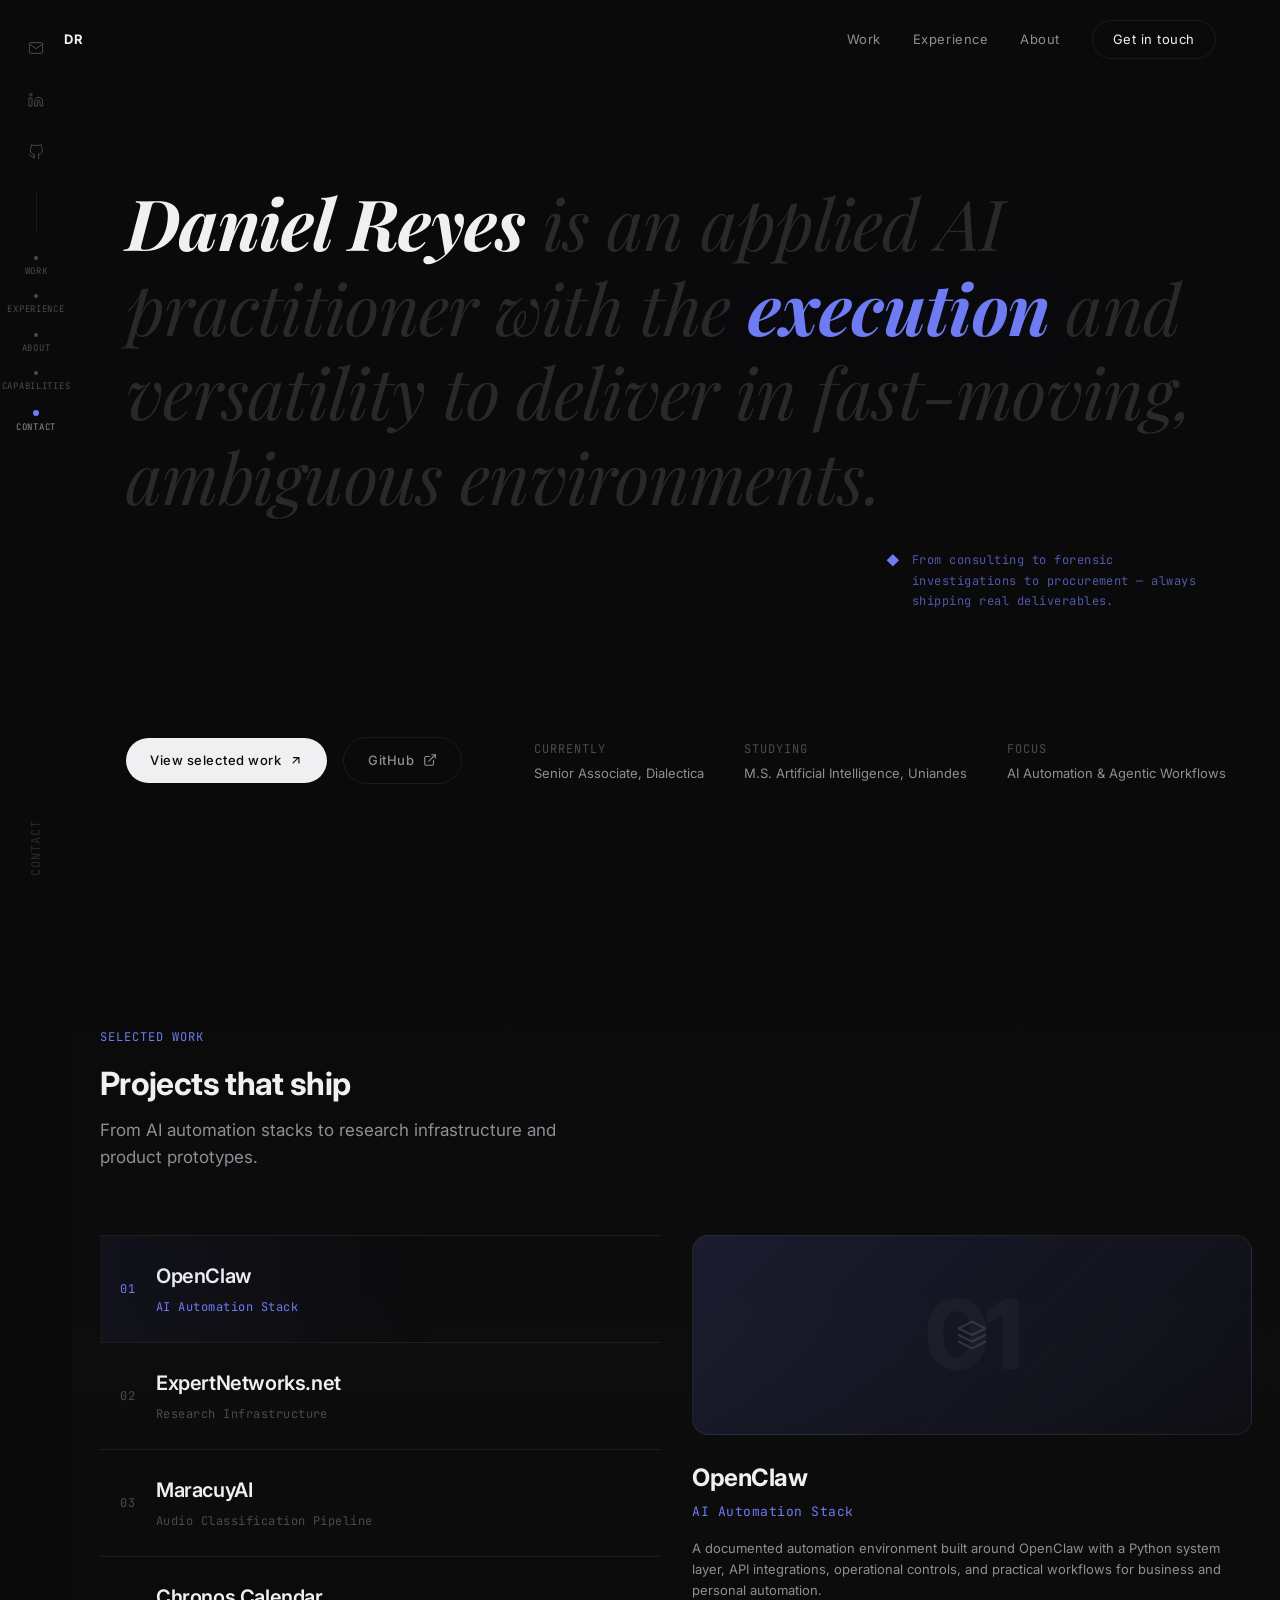
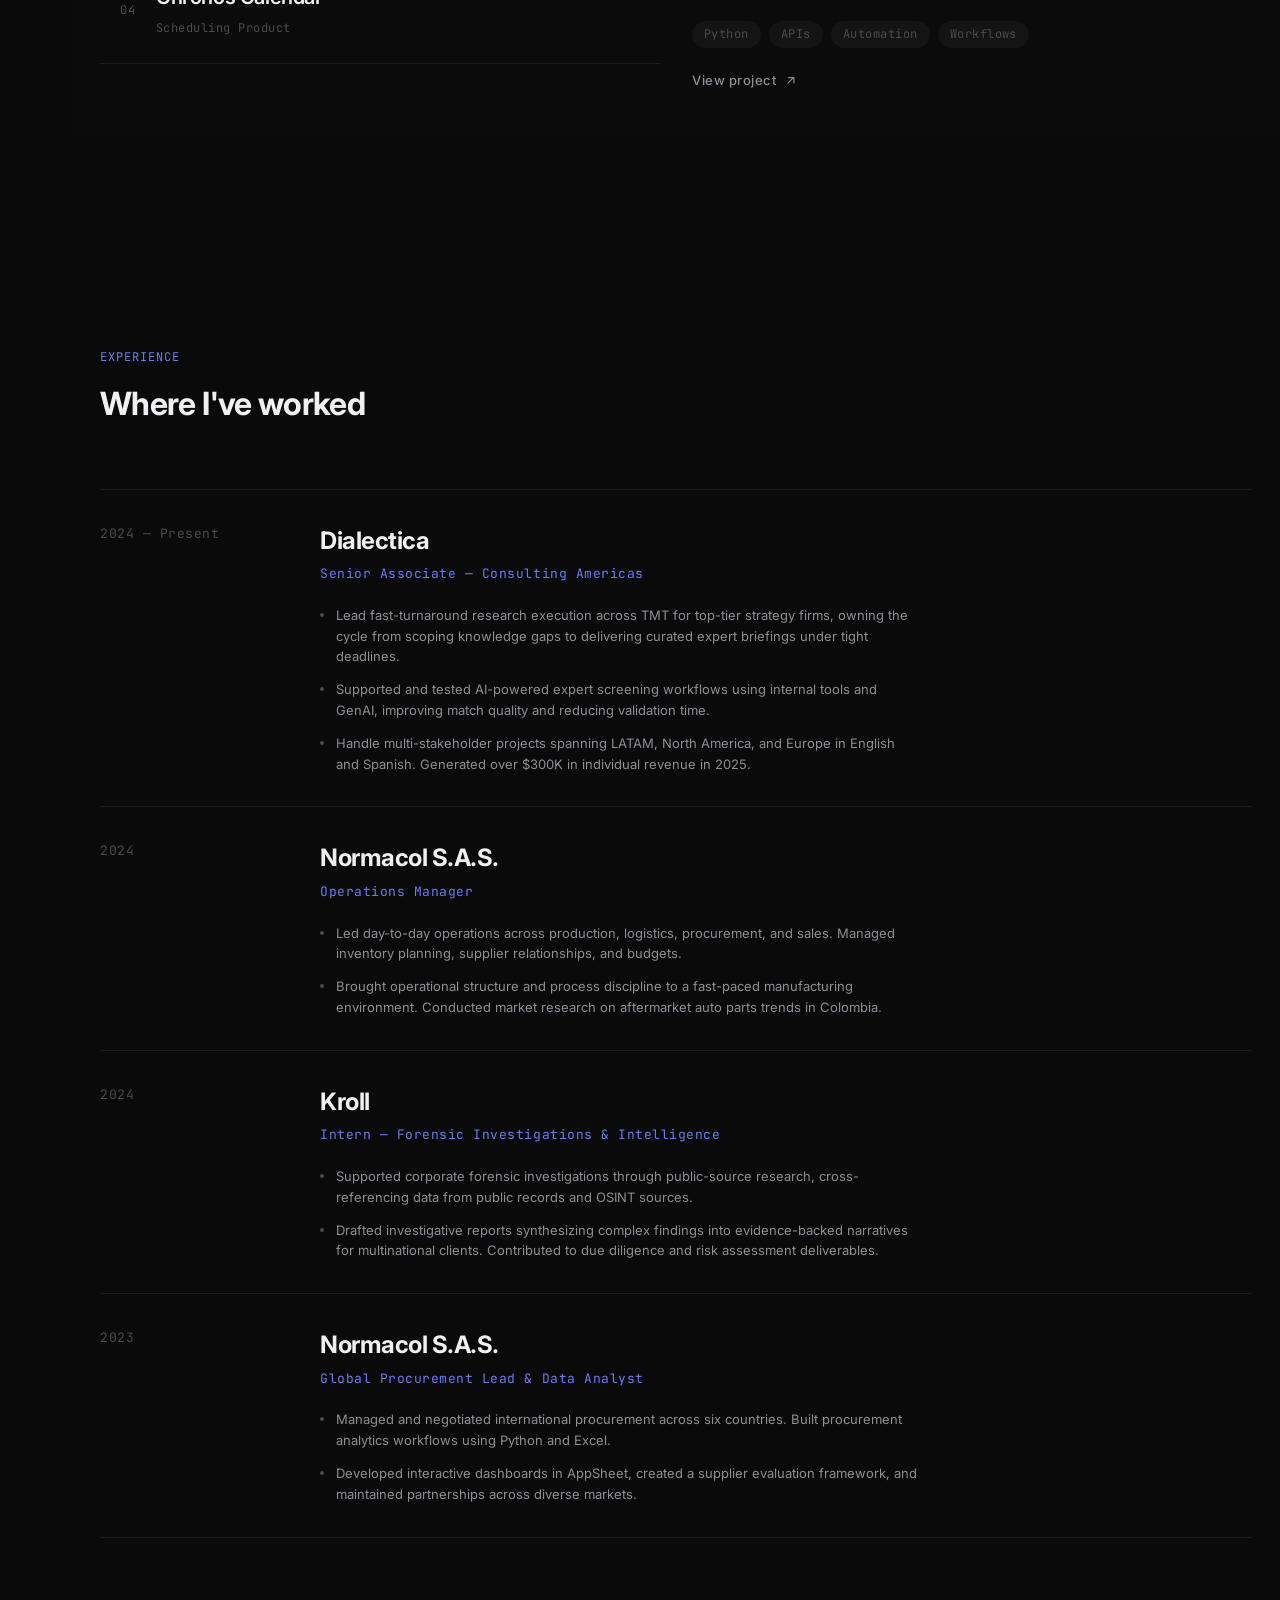
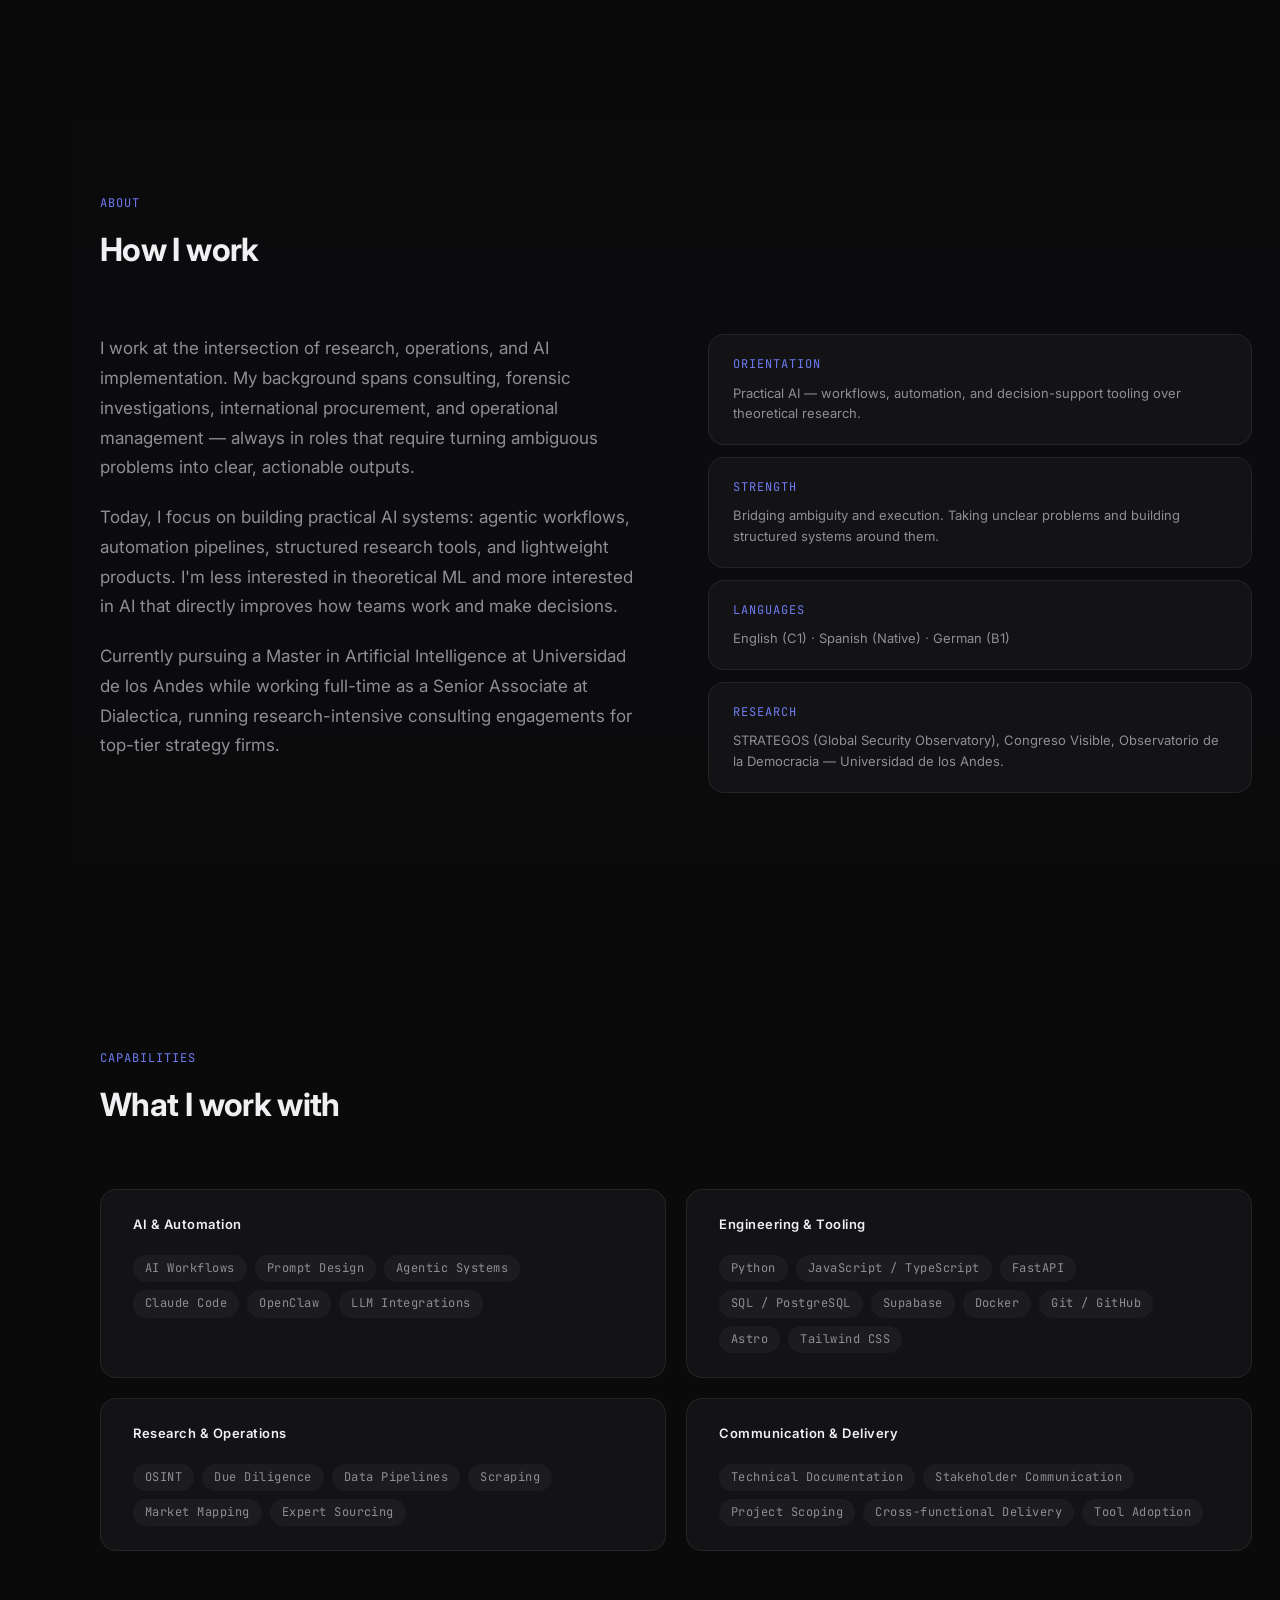
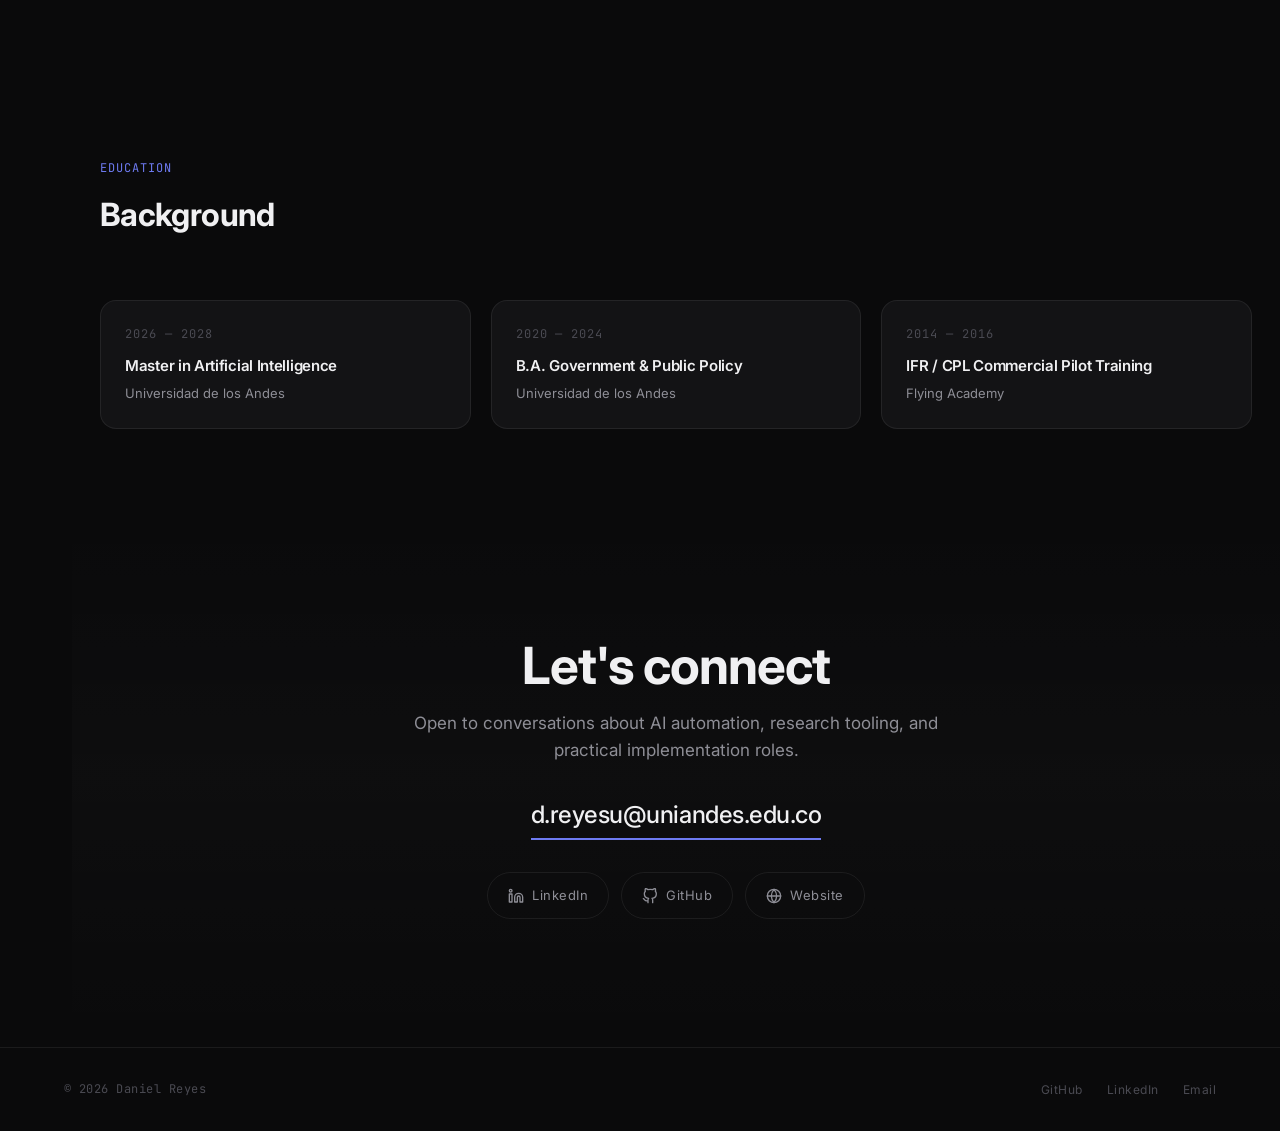
==== commit 2cf85d56: "Rebuild hero with serif italic statement style (Jackson Ringger inspired) - Large Playfair Display i" ====
--- a/index.html
+++ b/index.html
@@ -24,15 +24,15 @@
   <!-- Fonts -->
   <link rel="preconnect" href="https://fonts.googleapis.com">
   <link rel="preconnect" href="https://fonts.gstatic.com" crossorigin>
-  <link href="https://fonts.googleapis.com/css2?family=Inter:wght@300;400;500;600;700;800&family=JetBrains+Mono:wght@400;500&display=swap" rel="stylesheet">
+  <link href="https://fonts.googleapis.com/css2?family=Inter:wght@300;400;500;600;700;800&family=JetBrains+Mono:wght@400;500&family=Playfair+Display:ital,wght@0,400;0,700;1,400;1,700&display=swap" rel="stylesheet">
 
   <!-- Favicon -->
   <link rel="icon" type="image/svg+xml" href="assets/favicon.svg">
 
-  <!-- Styles -->
-  <link rel="stylesheet" href="css/tokens.css">
-  <link rel="stylesheet" href="css/base.css">
-  <link rel="stylesheet" href="css/components.css">
+  <!-- Styles (cache-bust v2) -->
+  <link rel="stylesheet" href="css/tokens.css?v=3">
+  <link rel="stylesheet" href="css/base.css?v=3">
+  <link rel="stylesheet" href="css/components.css?v=3">
 </head>
 <body>
 
@@ -120,47 +120,40 @@
     <!-- ===== HERO ===== -->
     <section class="hero" id="hero">
       <div class="container">
-        <div class="hero-status anim-hero" style="--anim-order: 0">
-          <span class="status-dot" aria-hidden="true"></span>
-          <span>Bogot&aacute;, Colombia</span>
-        </div>
-
-        <h1 class="hero-name">
-          <span class="hero-name-line anim-hero" style="--anim-order: 1">Daniel</span>
-          <span class="hero-name-line anim-hero" style="--anim-order: 2">Reyes</span>
+        <h1 class="hero-statement" id="heroStatement">
+          <span class="hero-word hero-name-highlight">Daniel Reyes</span> is an applied AI practitioner with the <span class="hero-word hero-keyword" data-keyword="0">execution</span> and <span class="hero-word hero-keyword" data-keyword="1">versatility</span> to deliver in <span class="hero-word hero-keyword" data-keyword="2">fast-moving, ambiguous environments.</span>
         </h1>
 
-        <p class="hero-role anim-hero" style="--anim-order: 3">
-          Applied AI, Automation &amp; Research Systems
-        </p>
-
-        <p class="hero-description anim-hero" style="--anim-order: 4">
-          Building practical workflows, decision-oriented tools, and business-facing AI implementations &mdash; with a bias toward shipping things that work.
-        </p>
-
-        <div class="hero-actions anim-hero" style="--anim-order: 5">
-          <a href="#work" class="btn-primary">
-            View selected work
-            <svg width="14" height="14" viewBox="0 0 24 24" fill="none" stroke="currentColor" stroke-width="2" stroke-linecap="round" stroke-linejoin="round" aria-hidden="true"><path d="M7 17l9.2-9.2M17 17V7.8H7.8"/></svg>
-          </a>
-          <a href="https://github.com/zsoist" target="_blank" rel="noopener noreferrer" class="btn-secondary">
-            GitHub
-            <svg width="14" height="14" viewBox="0 0 24 24" fill="none" stroke="currentColor" stroke-width="2" stroke-linecap="round" stroke-linejoin="round" aria-hidden="true"><path d="M18 13v6a2 2 0 01-2 2H5a2 2 0 01-2-2V8a2 2 0 012-2h6"/><polyline points="15 3 21 3 21 9"/><line x1="10" y1="14" x2="21" y2="3"/></svg>
-          </a>
-        </div>
-
-        <div class="hero-meta anim-hero" style="--anim-order: 6">
-          <div class="hero-meta-item">
-            <span class="hero-meta-label">Currently</span>
-            <span class="hero-meta-value">Senior Associate, Dialectica</span>
-          </div>
-          <div class="hero-meta-item">
-            <span class="hero-meta-label">Studying</span>
-            <span class="hero-meta-value">M.S. Artificial Intelligence, Uniandes</span>
-          </div>
-          <div class="hero-meta-item">
-            <span class="hero-meta-label">Focus</span>
-            <span class="hero-meta-value">AI Automation &amp; Agentic Workflows</span>
+        <div class="hero-annotation" id="heroAnnotation">
+          <span class="hero-annotation-icon" aria-hidden="true">&#9670;</span>
+          <span class="hero-annotation-text" id="heroAnnotationText">AI automation, agentic workflows, research operations, and structured decision systems.</span>
+        </div>
+
+        <div class="hero-bottom">
+          <div class="hero-actions">
+            <a href="#work" class="btn-primary">
+              View selected work
+              <svg width="14" height="14" viewBox="0 0 24 24" fill="none" stroke="currentColor" stroke-width="2" stroke-linecap="round" stroke-linejoin="round" aria-hidden="true"><path d="M7 17l9.2-9.2M17 17V7.8H7.8"/></svg>
+            </a>
+            <a href="https://github.com/zsoist" target="_blank" rel="noopener noreferrer" class="btn-secondary">
+              GitHub
+              <svg width="14" height="14" viewBox="0 0 24 24" fill="none" stroke="currentColor" stroke-width="2" stroke-linecap="round" stroke-linejoin="round" aria-hidden="true"><path d="M18 13v6a2 2 0 01-2 2H5a2 2 0 01-2-2V8a2 2 0 012-2h6"/><polyline points="15 3 21 3 21 9"/><line x1="10" y1="14" x2="21" y2="3"/></svg>
+            </a>
+          </div>
+
+          <div class="hero-meta">
+            <div class="hero-meta-item">
+              <span class="hero-meta-label">Currently</span>
+              <span class="hero-meta-value">Senior Associate, Dialectica</span>
+            </div>
+            <div class="hero-meta-item">
+              <span class="hero-meta-label">Studying</span>
+              <span class="hero-meta-value">M.S. Artificial Intelligence, Uniandes</span>
+            </div>
+            <div class="hero-meta-item">
+              <span class="hero-meta-label">Focus</span>
+              <span class="hero-meta-value">AI Automation &amp; Agentic Workflows</span>
+            </div>
           </div>
         </div>
       </div>
@@ -588,6 +581,6 @@
     </div>
   </footer>
 
-  <script src="js/main.js"></script>
+  <script src="js/main.js?v=3"></script>
 </body>
 </html>
--- a/css/tokens.css
+++ b/css/tokens.css
@@ -27,6 +27,7 @@
 
   /* --- Typography --- */
   --font-sans: 'Inter', -apple-system, BlinkMacSystemFont, 'Segoe UI', system-ui, sans-serif;
+  --font-serif: 'Playfair Display', Georgia, 'Times New Roman', serif;
   --font-mono: 'JetBrains Mono', 'SF Mono', 'Fira Code', monospace;
 
   --text-xs:   0.75rem;
--- a/css/components.css
+++ b/css/components.css
@@ -3,66 +3,32 @@
    ============================================ */
 
 /* ============================================
-   HERO ENTRANCE ANIMATIONS
-   ============================================ */
-
-@keyframes heroFadeUp {
-  from {
-    opacity: 0;
-    transform: translateY(40px);
-    filter: blur(4px);
-  }
-  to {
-    opacity: 1;
-    transform: translateY(0);
-    filter: blur(0);
-  }
-}
-
-@keyframes heroNameReveal {
-  from {
-    opacity: 0;
-    transform: translateY(60px);
-    filter: blur(6px);
-  }
-  to {
-    opacity: 1;
-    transform: translateY(0);
-    filter: blur(0);
-  }
-}
-
-@keyframes pulseDot {
-  0%, 100% { opacity: 1; transform: scale(1); }
-  50% { opacity: 0.4; transform: scale(0.85); }
+   ANIMATIONS
+   ============================================ */
+
+@keyframes fadeUp {
+  from { opacity: 0; transform: translateY(30px); }
+  to { opacity: 1; transform: translateY(0); }
 }
 
 @keyframes sideRailIn {
-  from {
-    opacity: 0;
-    transform: translateX(-12px);
-  }
-  to {
-    opacity: 1;
-    transform: translateX(0);
-  }
-}
-
-@keyframes subtlePulse {
-  0%, 100% { opacity: 0.4; }
-  50% { opacity: 0.8; }
-}
-
-.anim-hero {
-  opacity: 0;
-  animation: heroFadeUp var(--duration-hero) var(--ease-premium) forwards;
-  animation-delay: calc(300ms + var(--anim-order) * var(--hero-stagger));
-}
-
-/* Name lines get the more dramatic reveal */
-.hero-name-line.anim-hero {
-  animation-name: heroNameReveal;
-  animation-duration: var(--duration-cinematic);
+  from { opacity: 0; transform: translateX(-12px); }
+  to { opacity: 1; transform: translateX(0); }
+}
+
+@keyframes heroStatementIn {
+  from { opacity: 0; transform: translateY(50px); }
+  to { opacity: 1; transform: translateY(0); }
+}
+
+@keyframes heroBottomIn {
+  from { opacity: 0; transform: translateY(20px); }
+  to { opacity: 1; transform: translateY(0); }
+}
+
+@keyframes annotationIn {
+  from { opacity: 0; transform: translateX(20px); }
+  to { opacity: 1; transform: translateX(0); }
 }
 
 
@@ -386,7 +352,7 @@
 
 
 /* ============================================
-   HERO
+   HERO — Serif Statement Style
    ============================================ */
 
 .hero {
@@ -394,59 +360,84 @@
   display: flex;
   flex-direction: column;
   justify-content: center;
-  padding: var(--space-32) 0 var(--space-20);
+  padding: var(--space-32) 0 var(--space-16);
   position: relative;
 }
 
-.hero-status {
-  display: flex;
-  align-items: center;
+/* The big serif italic statement */
+.hero-statement {
+  font-family: 'Playfair Display', Georgia, 'Times New Roman', serif;
+  font-style: italic;
+  font-weight: 400;
+  font-size: clamp(2.4rem, 5.5vw, 5rem);
+  line-height: 1.2;
+  letter-spacing: -0.01em;
+  color: rgba(255, 255, 255, 0.13);
+  max-width: 1100px;
+  margin-bottom: var(--space-8);
+  opacity: 0;
+  animation: heroStatementIn 1.2s var(--ease-premium) 0.3s forwards;
+}
+
+/* Name always highlighted */
+.hero-name-highlight {
+  color: var(--color-text);
+  font-weight: 700;
+  font-style: italic;
+  transition: color 0.6s var(--ease-out);
+}
+
+/* Keyword highlights — dim by default, lit when active */
+.hero-keyword {
+  color: rgba(255, 255, 255, 0.13);
+  font-style: italic;
+  transition: color 0.6s var(--ease-out), text-shadow 0.6s var(--ease-out);
+}
+
+.hero-keyword.active {
+  color: var(--color-accent);
+  font-weight: 700;
+  text-shadow: 0 0 60px rgba(110, 123, 242, 0.15);
+}
+
+/* Annotation text (bottom-right, monospace) */
+.hero-annotation {
+  display: flex;
+  align-items: flex-start;
   gap: var(--space-3);
-  font-size: var(--text-sm);
-  color: var(--color-text-tertiary);
-  letter-spacing: var(--tracking-wider);
-  text-transform: uppercase;
-  font-family: var(--font-mono);
-  margin-bottom: var(--space-10);
-}
-
-.status-dot {
-  width: 6px;
-  height: 6px;
-  border-radius: 50%;
-  background: var(--color-accent);
-  animation: pulseDot 2.5s ease-in-out infinite;
-  animation-delay: 2s;
-}
-
-.hero-name {
-  margin-bottom: var(--space-6);
-}
-
-.hero-name-line {
-  display: block;
-  font-size: var(--text-hero);
-  font-weight: var(--weight-heavy);
-  line-height: var(--leading-tight);
-  letter-spacing: var(--tracking-tighter);
-  color: var(--color-text);
-}
-
-.hero-role {
-  font-size: clamp(var(--text-lg), 2.5vw, var(--text-xl));
-  color: var(--color-text-secondary);
-  font-weight: var(--weight-medium);
-  letter-spacing: var(--tracking-tight);
-  margin-bottom: var(--space-5);
-  line-height: var(--leading-snug);
-}
-
-.hero-description {
-  font-size: var(--text-md);
-  color: var(--color-text-tertiary);
-  line-height: var(--leading-relaxed);
-  max-width: 520px;
-  margin-bottom: var(--space-10);
+  max-width: 340px;
+  margin-left: auto;
+  margin-bottom: var(--space-16);
+  opacity: 0;
+  animation: annotationIn 0.8s var(--ease-premium) 1.6s forwards;
+}
+
+.hero-annotation-icon {
+  color: var(--color-accent);
+  font-size: var(--text-sm);
+  line-height: 1.6;
+  flex-shrink: 0;
+}
+
+.hero-annotation-text {
+  font-family: var(--font-mono);
+  font-size: var(--text-xs);
+  color: var(--color-accent);
+  line-height: 1.7;
+  letter-spacing: var(--tracking-wide);
+  opacity: 0.7;
+  transition: opacity 0.4s var(--ease-out);
+}
+
+/* Hero bottom bar: actions + meta */
+.hero-bottom {
+  display: flex;
+  align-items: flex-end;
+  justify-content: space-between;
+  gap: var(--space-8);
+  flex-wrap: wrap;
+  opacity: 0;
+  animation: heroBottomIn 0.8s var(--ease-premium) 2s forwards;
 }
 
 .hero-actions {
@@ -1318,7 +1309,21 @@
 
   .hero {
     min-height: calc(100vh - 60px);
-    padding: var(--space-24) 0 var(--space-16);
+    padding: var(--space-24) 0 var(--space-12);
+  }
+
+  .hero-statement {
+    font-size: clamp(1.8rem, 7vw, 3rem);
+  }
+
+  .hero-annotation {
+    margin-left: 0;
+    max-width: 280px;
+  }
+
+  .hero-bottom {
+    flex-direction: column;
+    align-items: flex-start;
   }
 
   .hero-meta {
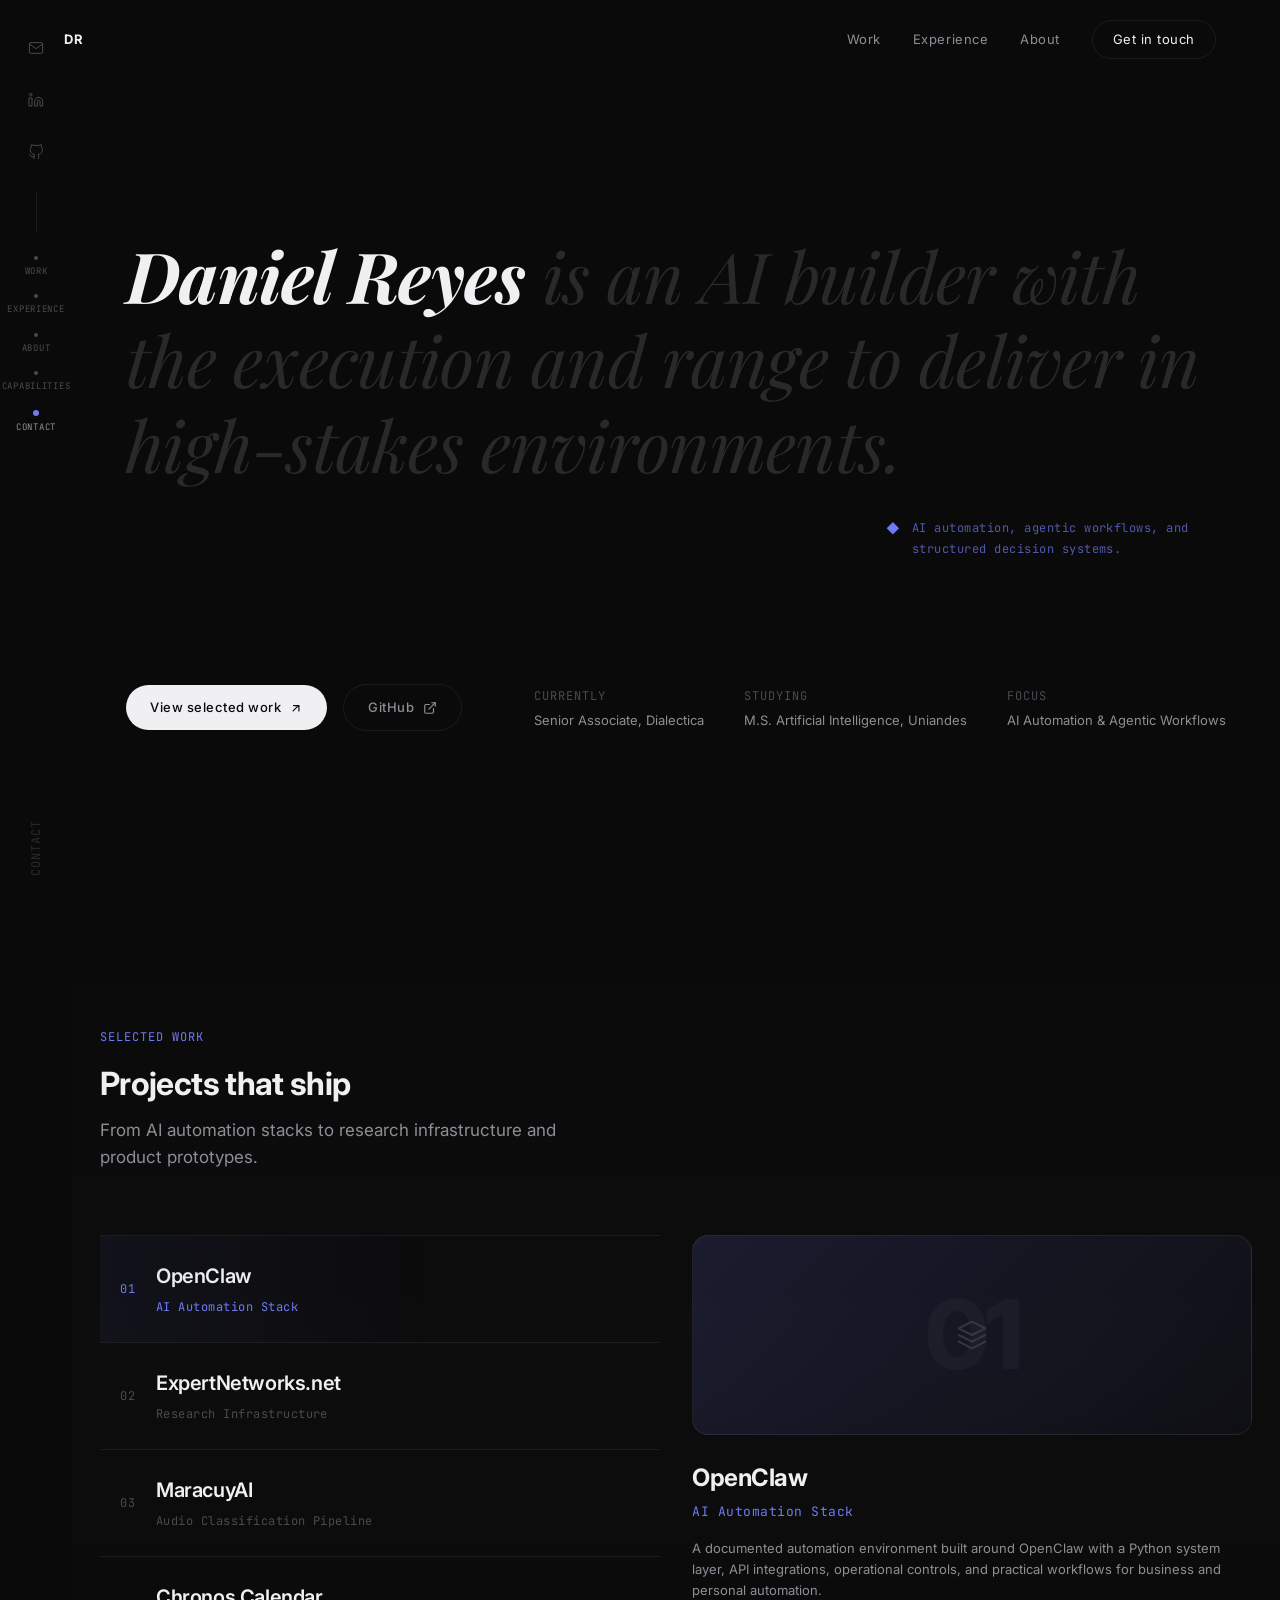
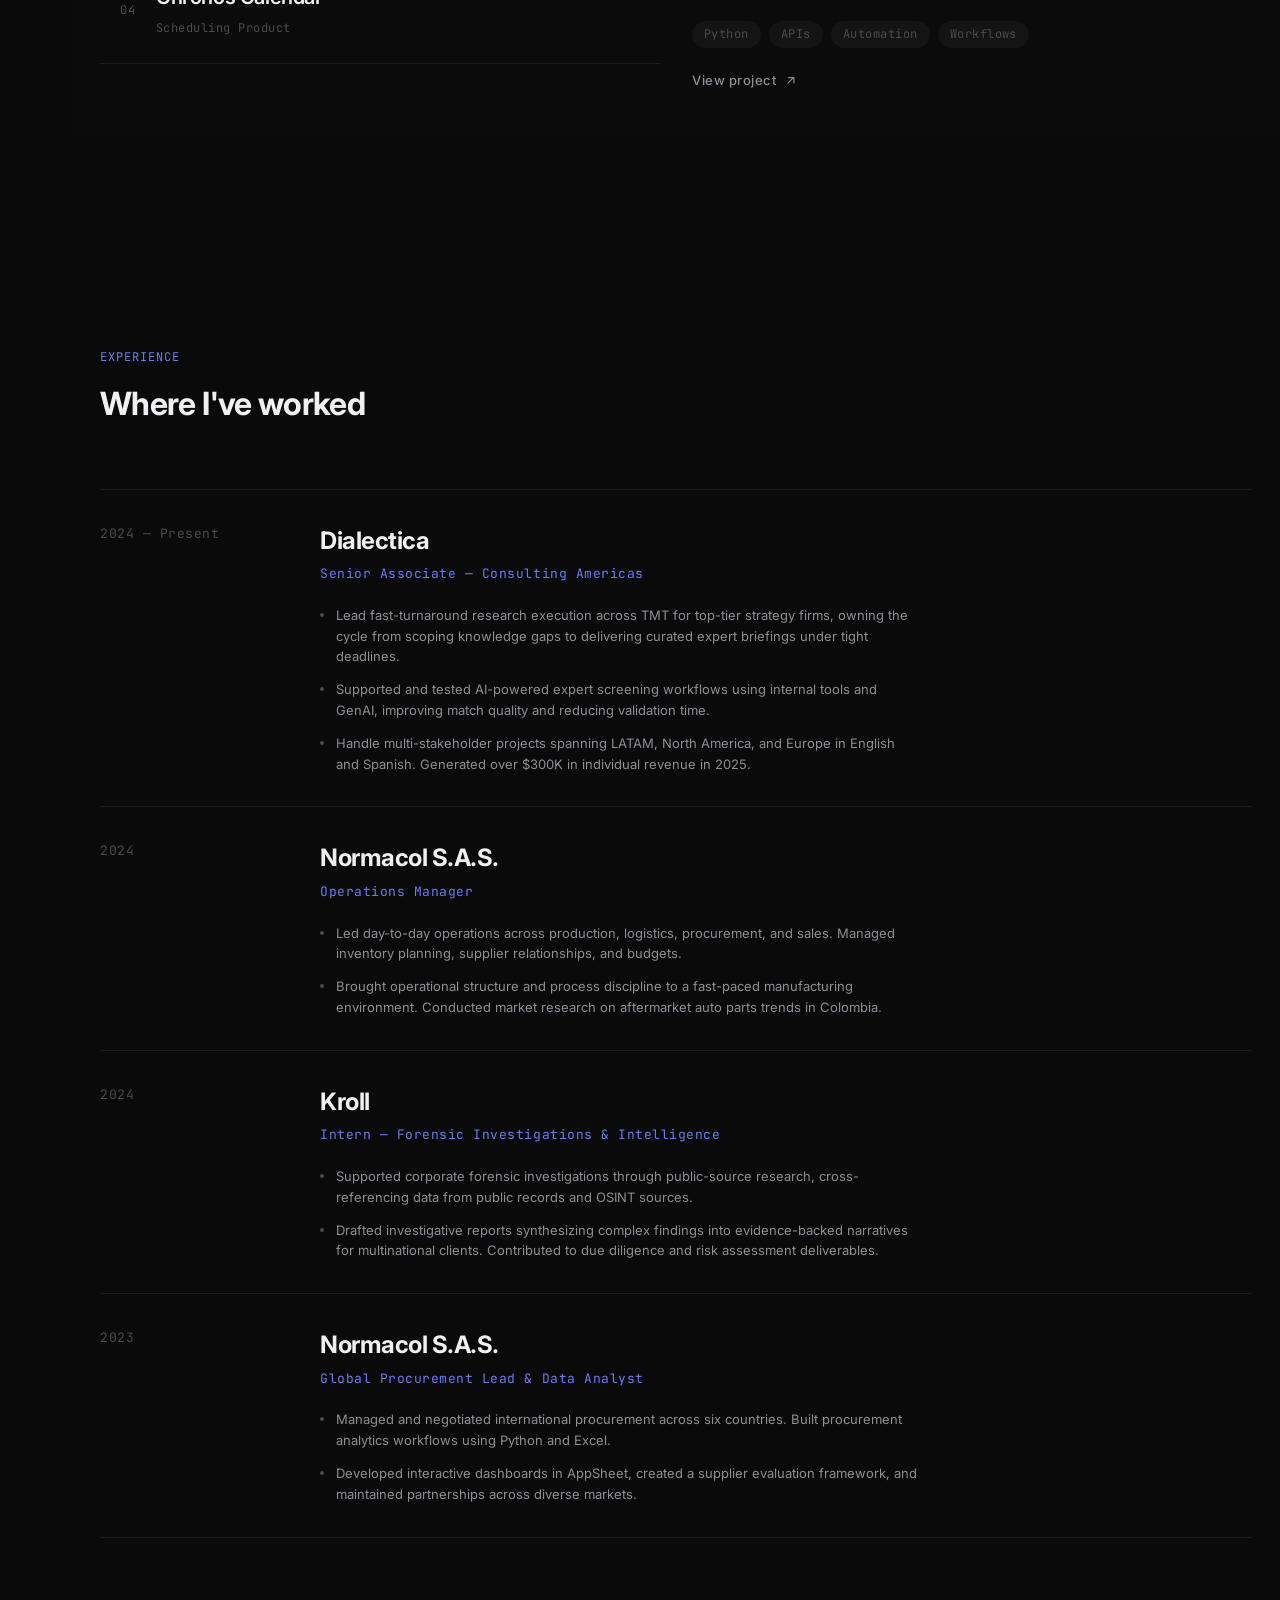
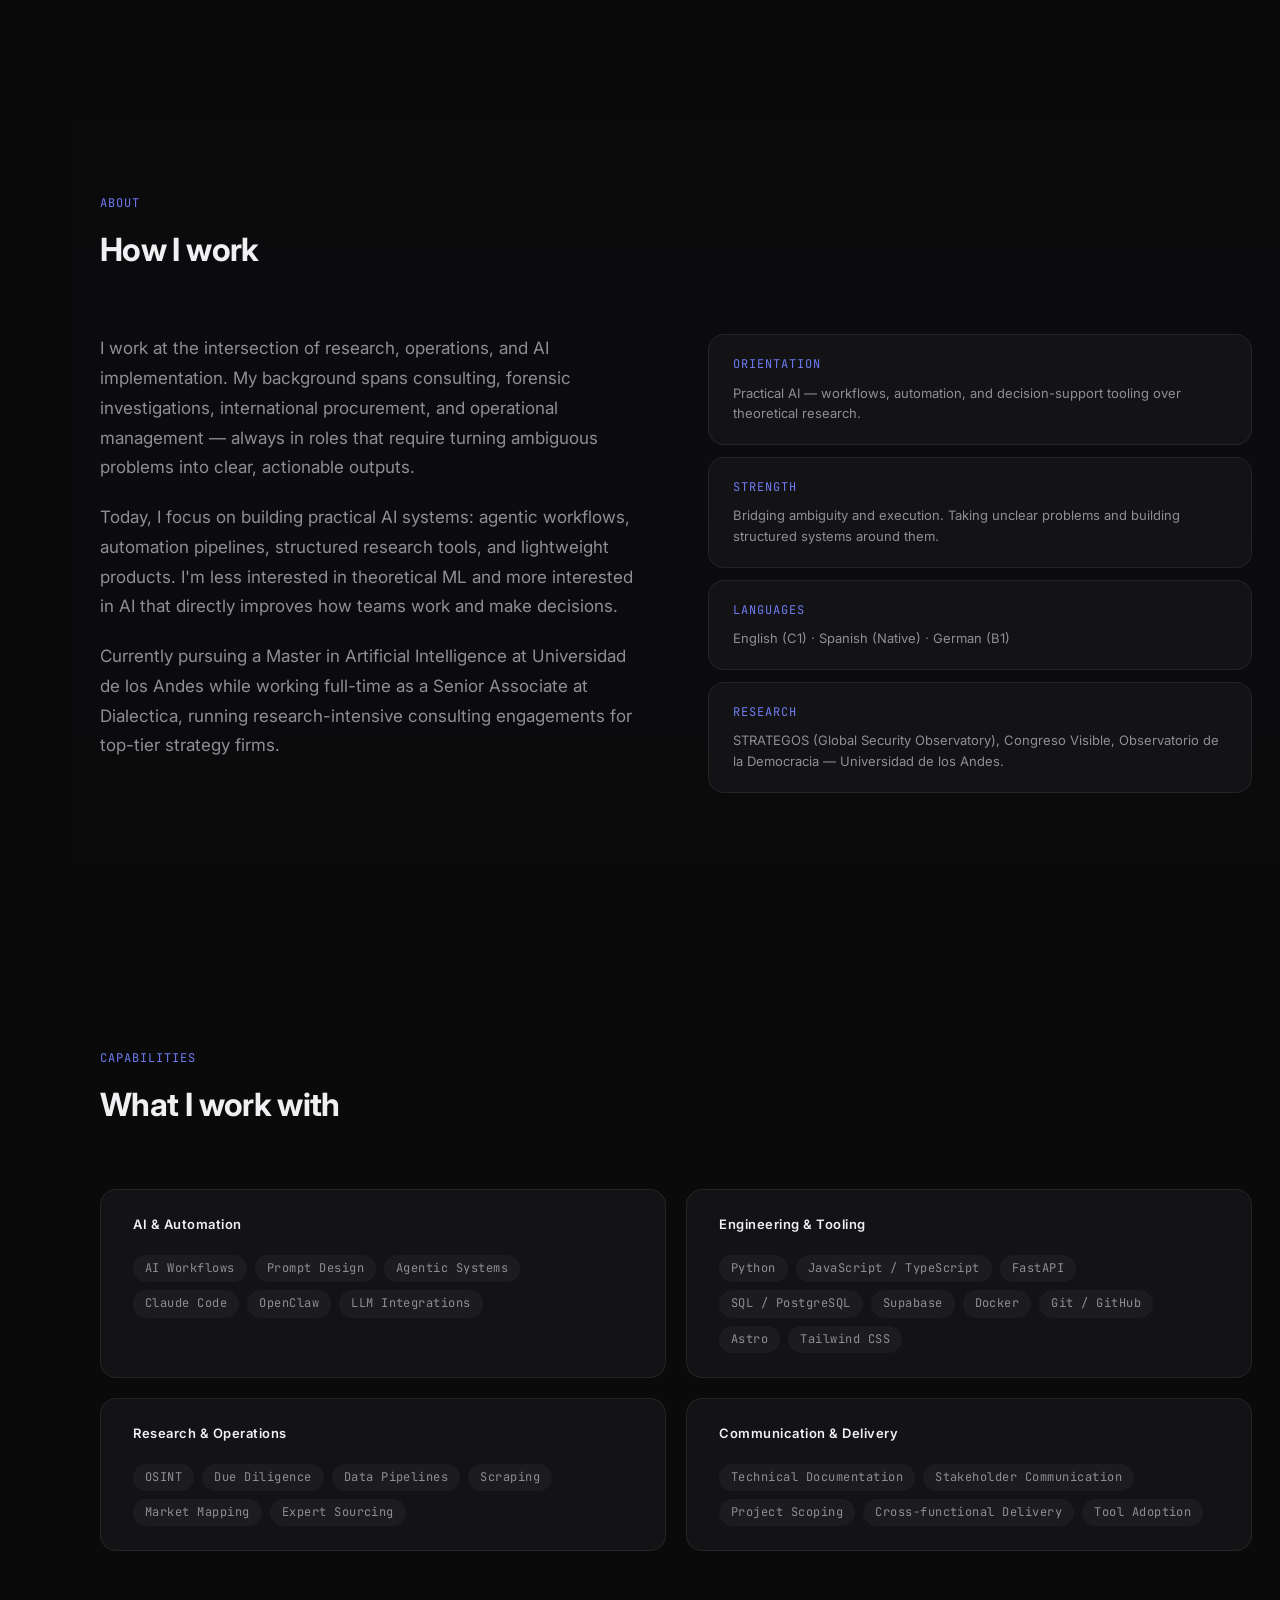
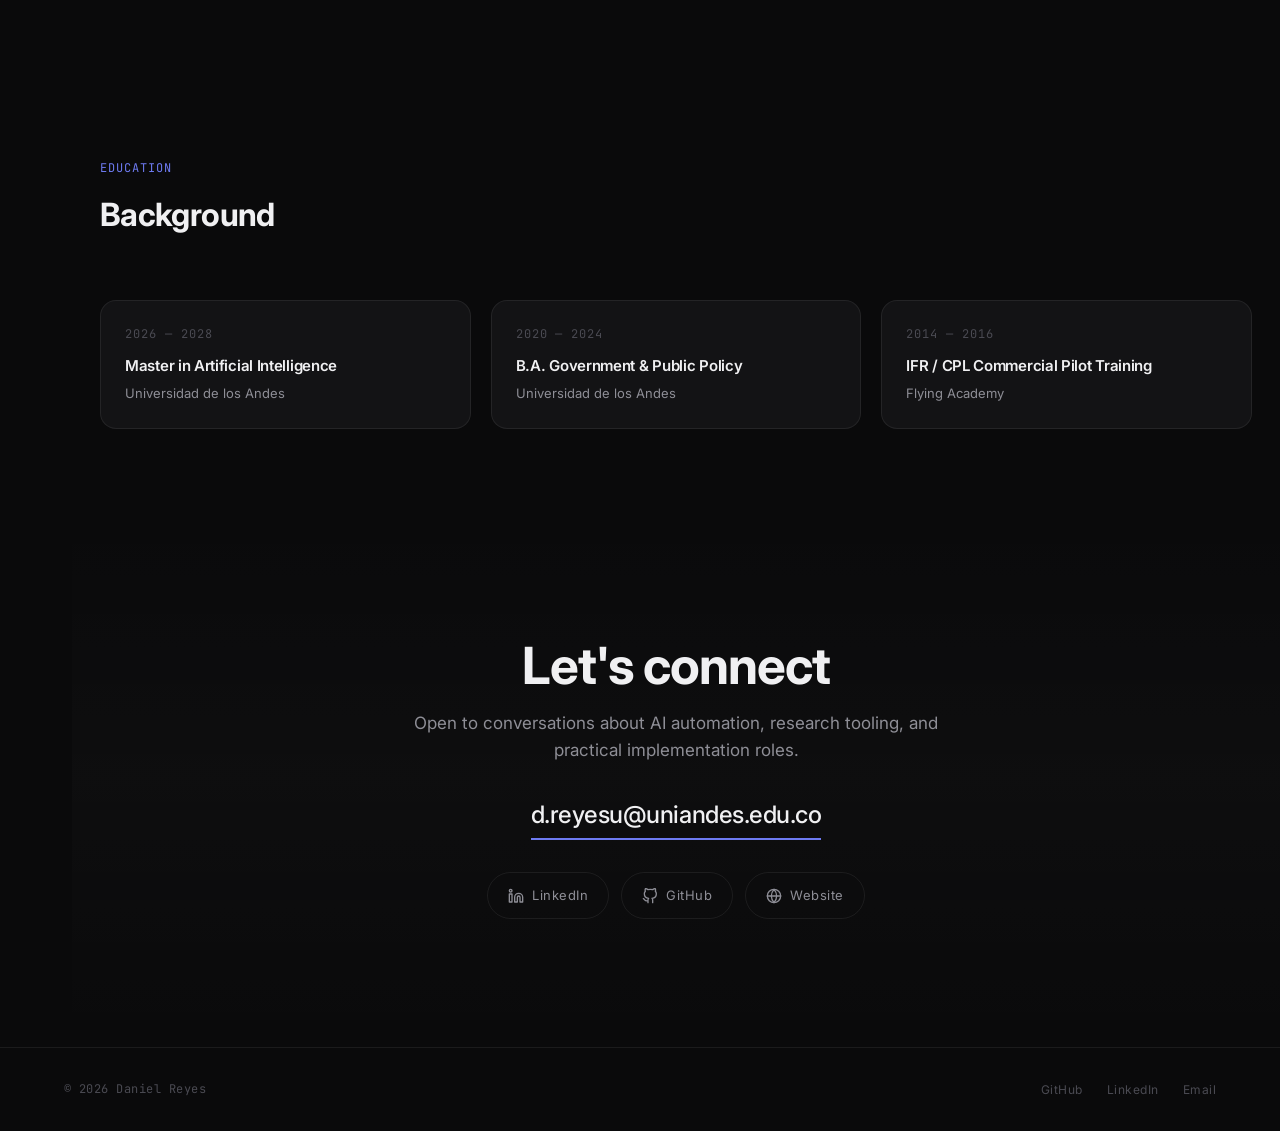
==== commit e27b91eb: "Hero: hover-triggered keywords with unique colors, shorter copy - Keywords now highlight on mouse ho" ====
--- a/index.html
+++ b/index.html
@@ -30,9 +30,9 @@
   <link rel="icon" type="image/svg+xml" href="assets/favicon.svg">
 
   <!-- Styles (cache-bust v2) -->
-  <link rel="stylesheet" href="css/tokens.css?v=3">
-  <link rel="stylesheet" href="css/base.css?v=3">
-  <link rel="stylesheet" href="css/components.css?v=3">
+  <link rel="stylesheet" href="css/tokens.css?v=4">
+  <link rel="stylesheet" href="css/base.css?v=4">
+  <link rel="stylesheet" href="css/components.css?v=4">
 </head>
 <body>
 
@@ -120,13 +120,11 @@
     <!-- ===== HERO ===== -->
     <section class="hero" id="hero">
       <div class="container">
-        <h1 class="hero-statement" id="heroStatement">
-          <span class="hero-word hero-name-highlight">Daniel Reyes</span> is an applied AI practitioner with the <span class="hero-word hero-keyword" data-keyword="0">execution</span> and <span class="hero-word hero-keyword" data-keyword="1">versatility</span> to deliver in <span class="hero-word hero-keyword" data-keyword="2">fast-moving, ambiguous environments.</span>
-        </h1>
+        <h1 class="hero-statement" id="heroStatement"><span class="hero-name-highlight">Daniel Reyes</span> is an AI builder with the <span class="hero-keyword kw-green" data-annotation="Consulting, forensics, procurement — always turning ambiguity into deliverables.">execution</span> and <span class="hero-keyword kw-blue" data-annotation="Python, APIs, LLMs, research ops, and full-stack product builds.">range</span> to deliver in <span class="hero-keyword kw-pink" data-annotation="Tight deadlines, cross-functional teams, and clients who need answers now.">high-stakes environments.</span></h1>
 
         <div class="hero-annotation" id="heroAnnotation">
-          <span class="hero-annotation-icon" aria-hidden="true">&#9670;</span>
-          <span class="hero-annotation-text" id="heroAnnotationText">AI automation, agentic workflows, research operations, and structured decision systems.</span>
+          <span class="hero-annotation-icon" id="heroAnnotationIcon" aria-hidden="true">&#9670;</span>
+          <span class="hero-annotation-text" id="heroAnnotationText">AI automation, agentic workflows, and structured decision systems.</span>
         </div>
 
         <div class="hero-bottom">
@@ -581,6 +579,6 @@
     </div>
   </footer>
 
-  <script src="js/main.js?v=3"></script>
+  <script src="js/main.js?v=4"></script>
 </body>
 </html>
--- a/css/components.css
+++ b/css/components.css
@@ -387,17 +387,33 @@
   transition: color 0.6s var(--ease-out);
 }
 
-/* Keyword highlights — dim by default, lit when active */
+/* Keyword highlights — dim by default, lit on hover with unique colors */
 .hero-keyword {
   color: rgba(255, 255, 255, 0.13);
   font-style: italic;
-  transition: color 0.6s var(--ease-out), text-shadow 0.6s var(--ease-out);
-}
-
-.hero-keyword.active {
-  color: var(--color-accent);
+  cursor: default;
+  transition: color 0.5s var(--ease-out), text-shadow 0.5s var(--ease-out);
+}
+
+.hero-keyword.kw-green:hover,
+.hero-keyword.kw-green.active {
+  color: #34d399;
   font-weight: 700;
-  text-shadow: 0 0 60px rgba(110, 123, 242, 0.15);
+  text-shadow: 0 0 60px rgba(52, 211, 153, 0.15);
+}
+
+.hero-keyword.kw-blue:hover,
+.hero-keyword.kw-blue.active {
+  color: #818cf8;
+  font-weight: 700;
+  text-shadow: 0 0 60px rgba(129, 140, 248, 0.15);
+}
+
+.hero-keyword.kw-pink:hover,
+.hero-keyword.kw-pink.active {
+  color: #f472b6;
+  font-weight: 700;
+  text-shadow: 0 0 60px rgba(244, 114, 182, 0.15);
 }
 
 /* Annotation text (bottom-right, monospace) */
@@ -413,20 +429,21 @@
 }
 
 .hero-annotation-icon {
-  color: var(--color-accent);
   font-size: var(--text-sm);
   line-height: 1.6;
   flex-shrink: 0;
+  color: var(--color-accent);
+  transition: color 0.4s var(--ease-out);
 }
 
 .hero-annotation-text {
   font-family: var(--font-mono);
   font-size: var(--text-xs);
+  line-height: 1.7;
+  letter-spacing: var(--tracking-wide);
   color: var(--color-accent);
-  line-height: 1.7;
-  letter-spacing: var(--tracking-wide);
   opacity: 0.7;
-  transition: opacity 0.4s var(--ease-out);
+  transition: opacity 0.4s var(--ease-out), color 0.4s var(--ease-out);
 }
 
 /* Hero bottom bar: actions + meta */
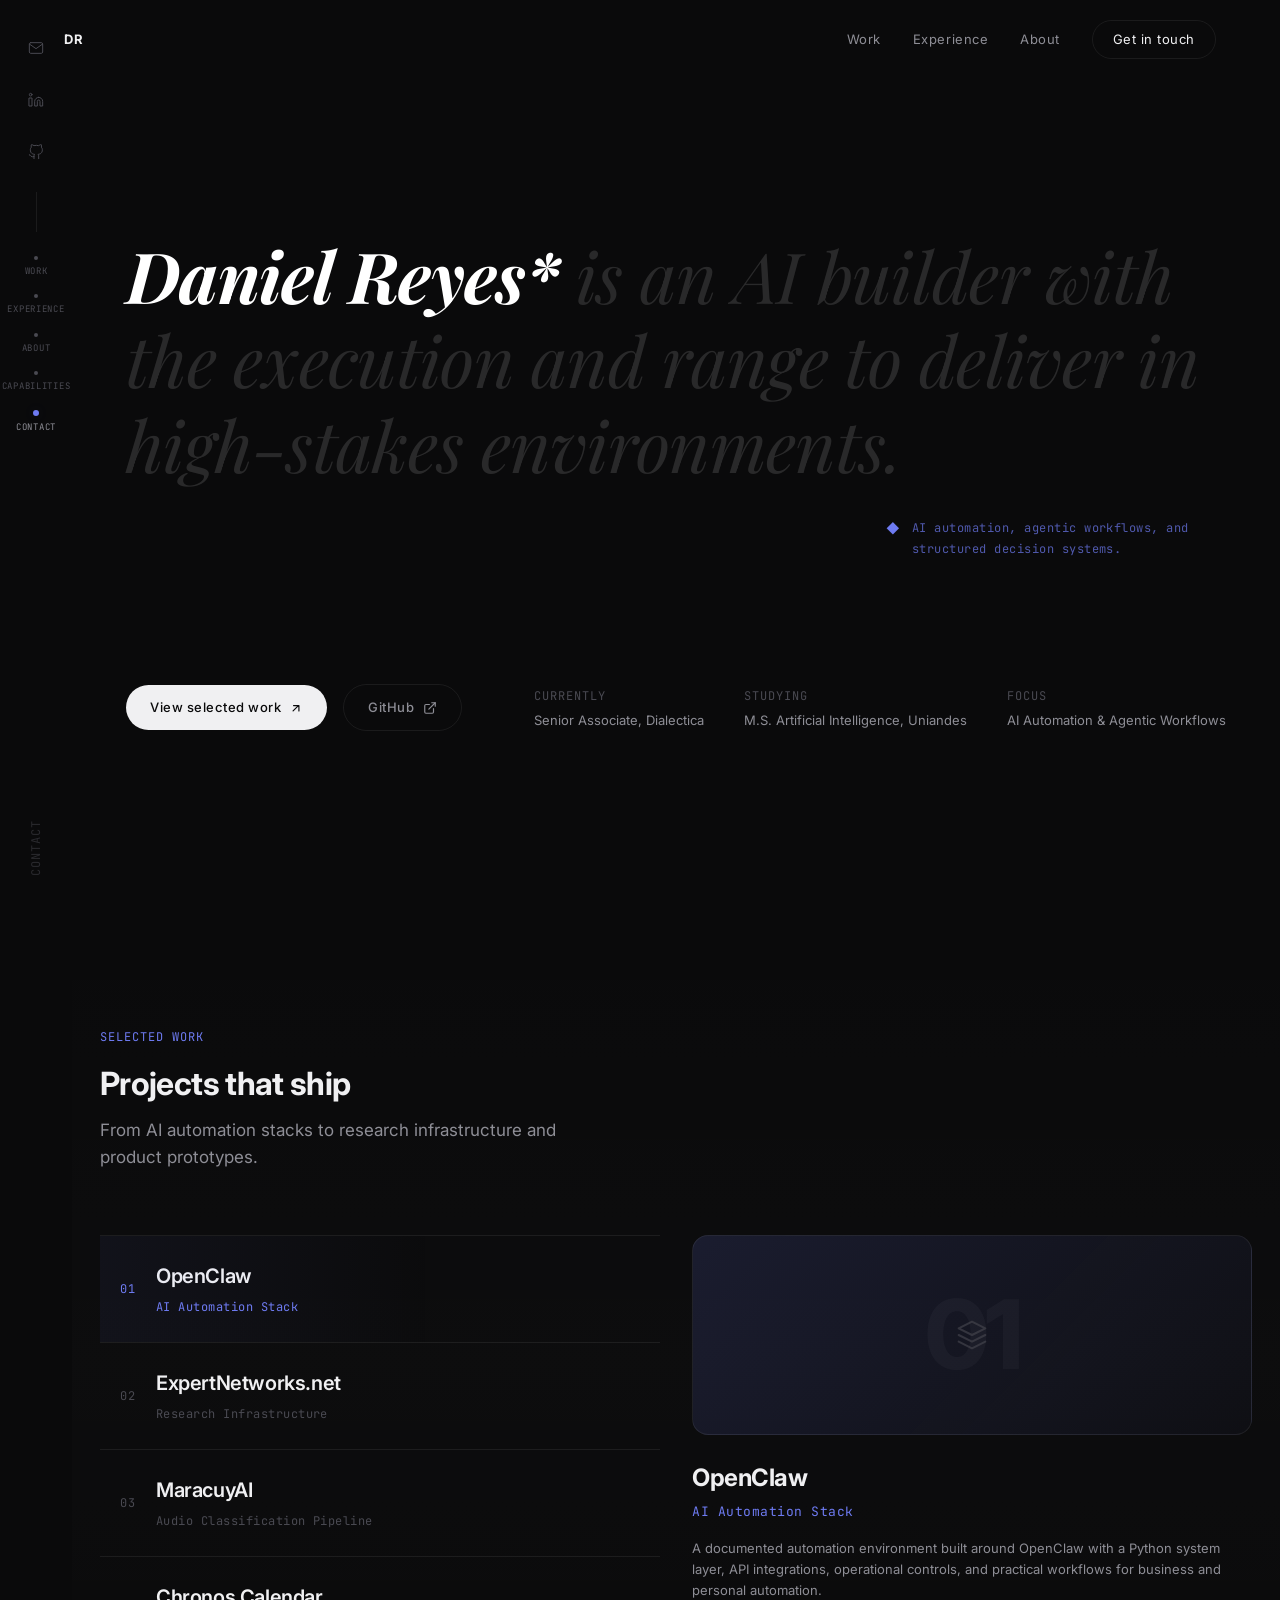
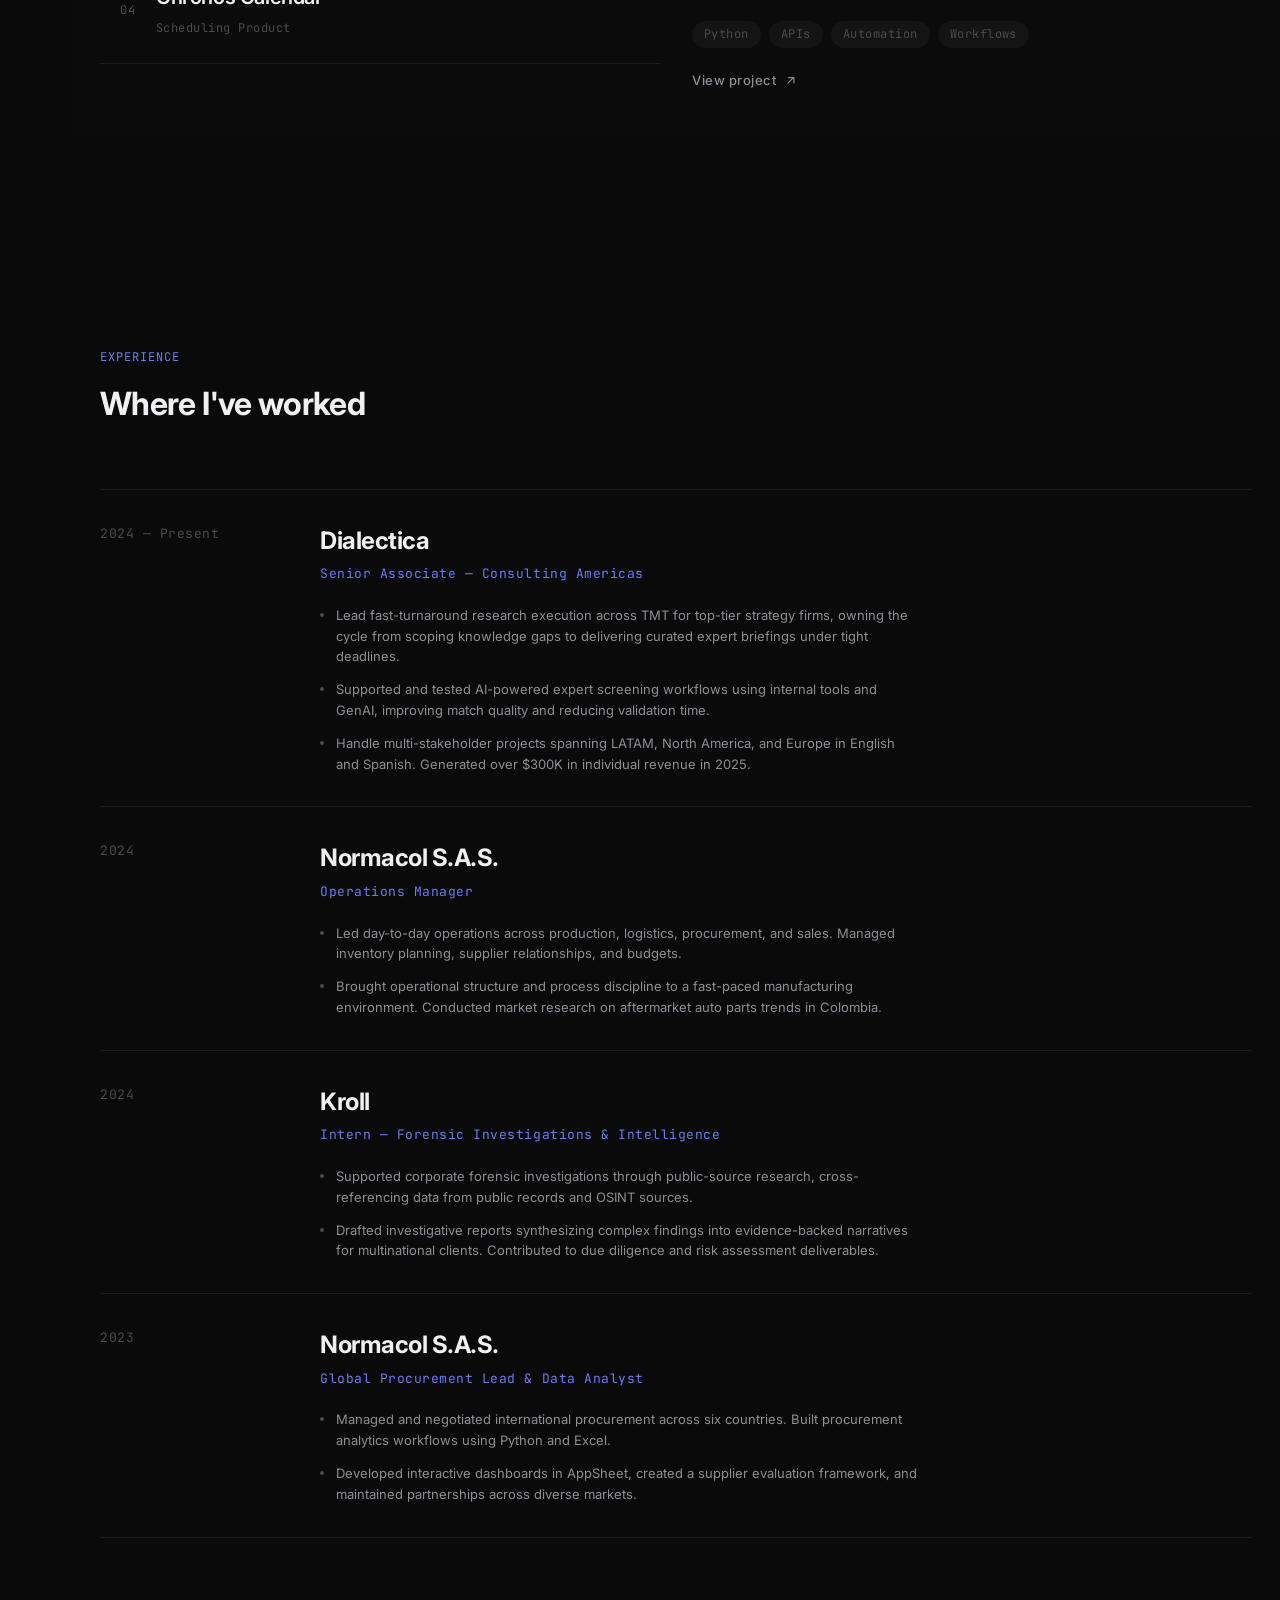
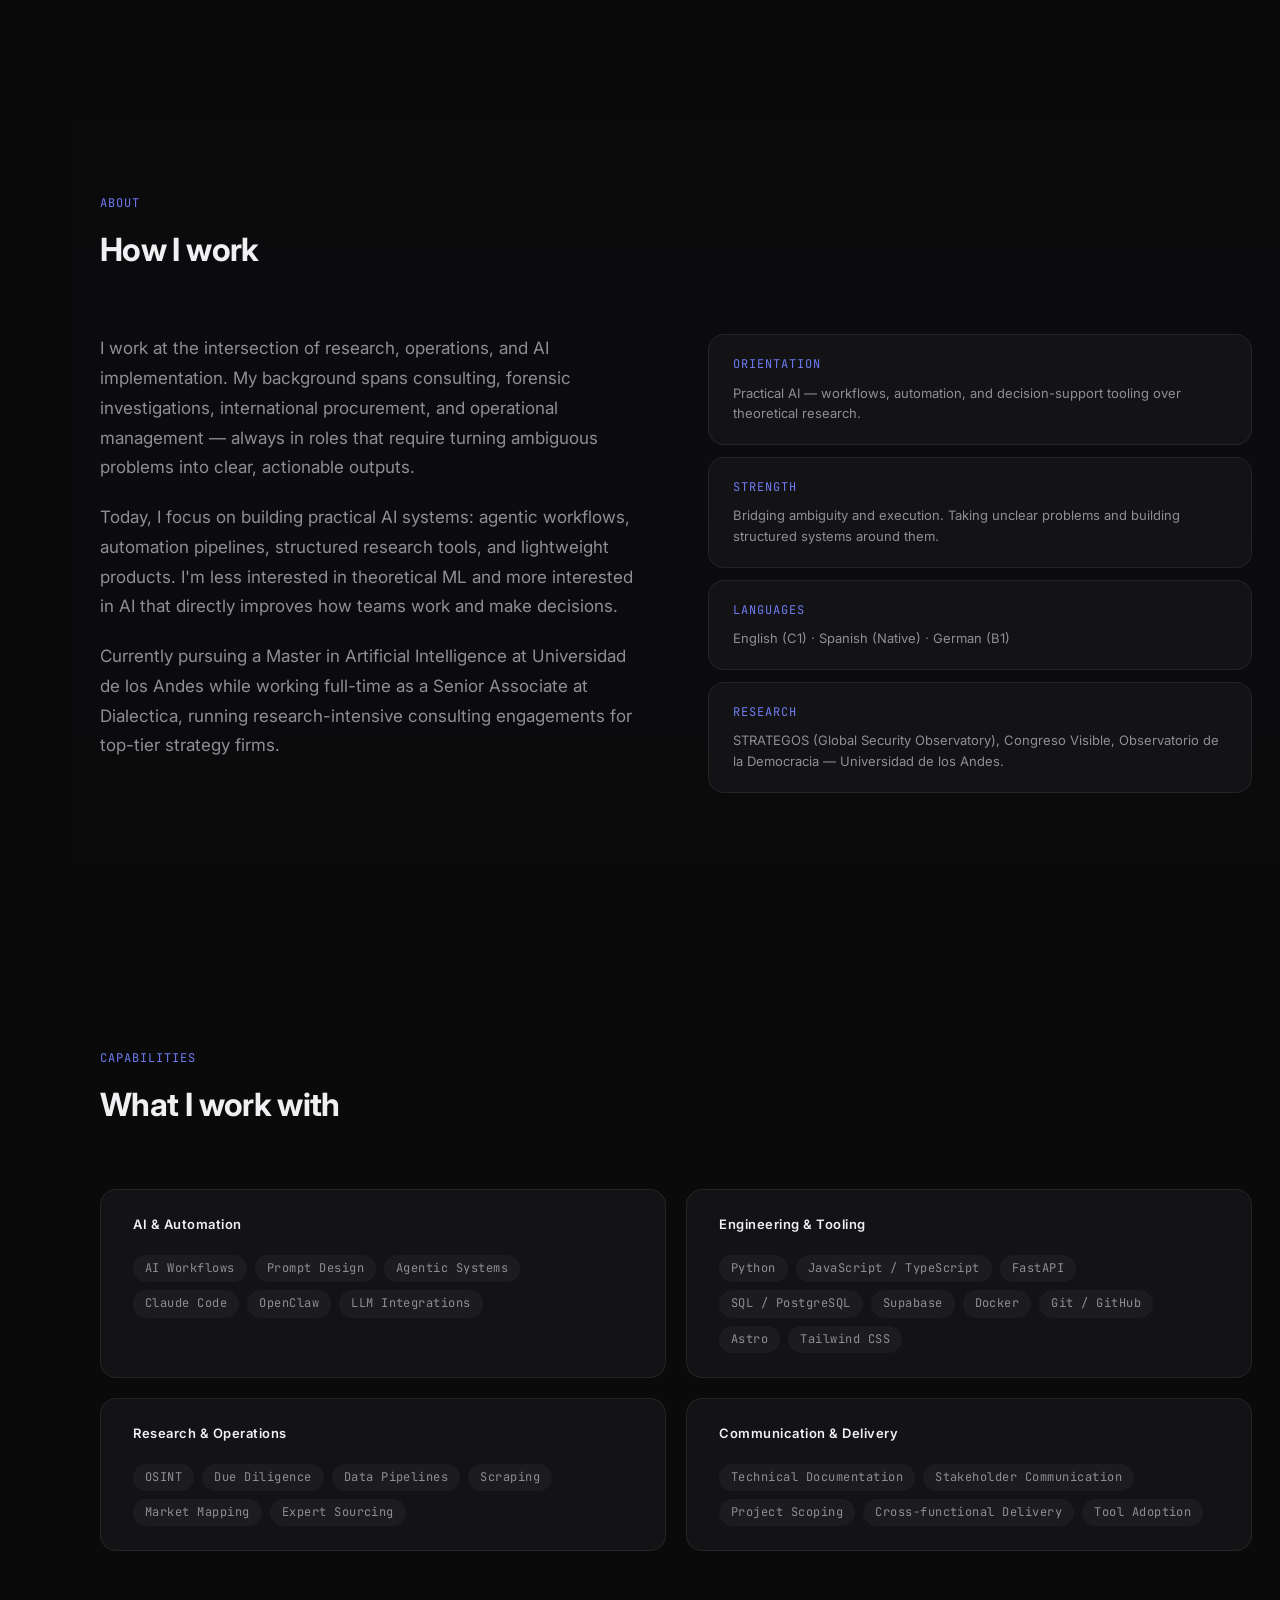
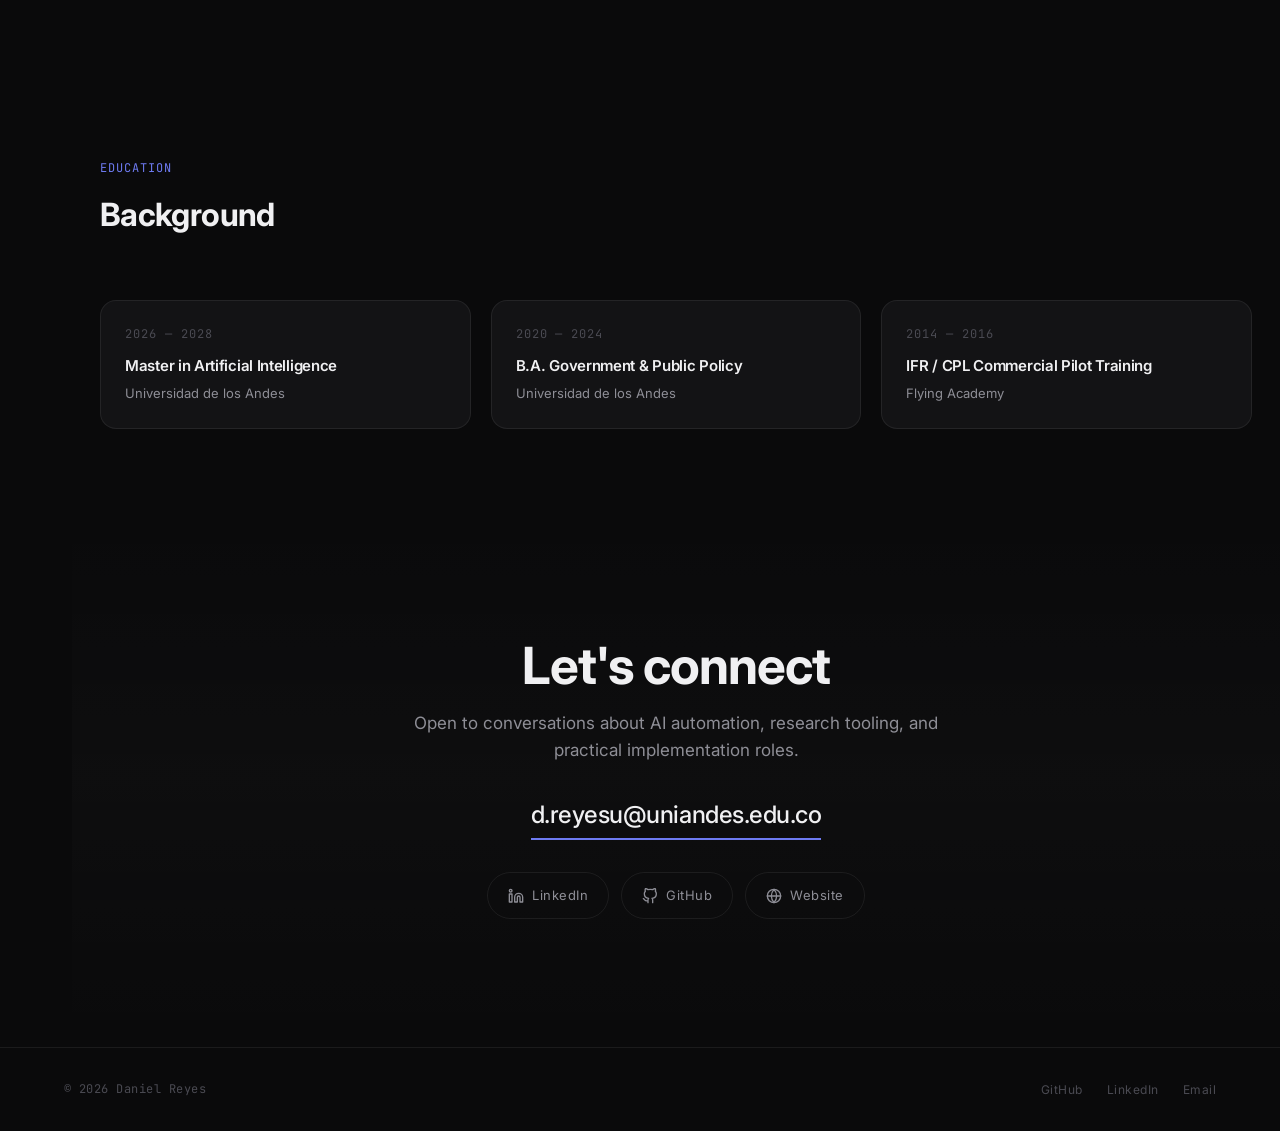
==== commit 48bab6a4: "Fix hero: white name with star, remove layout shift on keyword hover - Make "Daniel Reyes*" fully wh" ====
--- a/index.html
+++ b/index.html
@@ -30,9 +30,9 @@
   <link rel="icon" type="image/svg+xml" href="assets/favicon.svg">
 
   <!-- Styles (cache-bust v2) -->
-  <link rel="stylesheet" href="css/tokens.css?v=4">
-  <link rel="stylesheet" href="css/base.css?v=4">
-  <link rel="stylesheet" href="css/components.css?v=4">
+  <link rel="stylesheet" href="css/tokens.css?v=5">
+  <link rel="stylesheet" href="css/base.css?v=5">
+  <link rel="stylesheet" href="css/components.css?v=5">
 </head>
 <body>
 
@@ -120,7 +120,7 @@
     <!-- ===== HERO ===== -->
     <section class="hero" id="hero">
       <div class="container">
-        <h1 class="hero-statement" id="heroStatement"><span class="hero-name-highlight">Daniel Reyes</span> is an AI builder with the <span class="hero-keyword kw-green" data-annotation="Consulting, forensics, procurement — always turning ambiguity into deliverables.">execution</span> and <span class="hero-keyword kw-blue" data-annotation="Python, APIs, LLMs, research ops, and full-stack product builds.">range</span> to deliver in <span class="hero-keyword kw-pink" data-annotation="Tight deadlines, cross-functional teams, and clients who need answers now.">high-stakes environments.</span></h1>
+        <h1 class="hero-statement" id="heroStatement"><span class="hero-name-highlight">Daniel Reyes*</span> is an AI builder with the <span class="hero-keyword kw-green" data-annotation="Consulting, forensics, procurement — always turning ambiguity into deliverables.">execution</span> and <span class="hero-keyword kw-blue" data-annotation="Python, APIs, LLMs, research ops, and full-stack product builds.">range</span> to deliver in <span class="hero-keyword kw-pink" data-annotation="Tight deadlines, cross-functional teams, and clients who need answers now.">high-stakes environments.</span></h1>
 
         <div class="hero-annotation" id="heroAnnotation">
           <span class="hero-annotation-icon" id="heroAnnotationIcon" aria-hidden="true">&#9670;</span>
@@ -579,6 +579,6 @@
     </div>
   </footer>
 
-  <script src="js/main.js?v=4"></script>
+  <script src="js/main.js?v=5"></script>
 </body>
 </html>
--- a/css/components.css
+++ b/css/components.css
@@ -379,40 +379,37 @@
   animation: heroStatementIn 1.2s var(--ease-premium) 0.3s forwards;
 }
 
-/* Name always highlighted */
+/* Name always highlighted — fully white for readability */
 .hero-name-highlight {
-  color: var(--color-text);
+  color: #ffffff;
   font-weight: 700;
   font-style: italic;
-  transition: color 0.6s var(--ease-out);
-}
-
-/* Keyword highlights — dim by default, lit on hover with unique colors */
+}
+
+/* Keyword highlights — dim by default, lit on hover with unique colors.
+   No font-weight change on hover to prevent layout shift / text reflow. */
 .hero-keyword {
   color: rgba(255, 255, 255, 0.13);
   font-style: italic;
   cursor: default;
-  transition: color 0.5s var(--ease-out), text-shadow 0.5s var(--ease-out);
+  transition: color 0.35s var(--ease-out), text-shadow 0.35s var(--ease-out);
 }
 
 .hero-keyword.kw-green:hover,
 .hero-keyword.kw-green.active {
   color: #34d399;
-  font-weight: 700;
   text-shadow: 0 0 60px rgba(52, 211, 153, 0.15);
 }
 
 .hero-keyword.kw-blue:hover,
 .hero-keyword.kw-blue.active {
   color: #818cf8;
-  font-weight: 700;
   text-shadow: 0 0 60px rgba(129, 140, 248, 0.15);
 }
 
 .hero-keyword.kw-pink:hover,
 .hero-keyword.kw-pink.active {
   color: #f472b6;
-  font-weight: 700;
   text-shadow: 0 0 60px rgba(244, 114, 182, 0.15);
 }
 
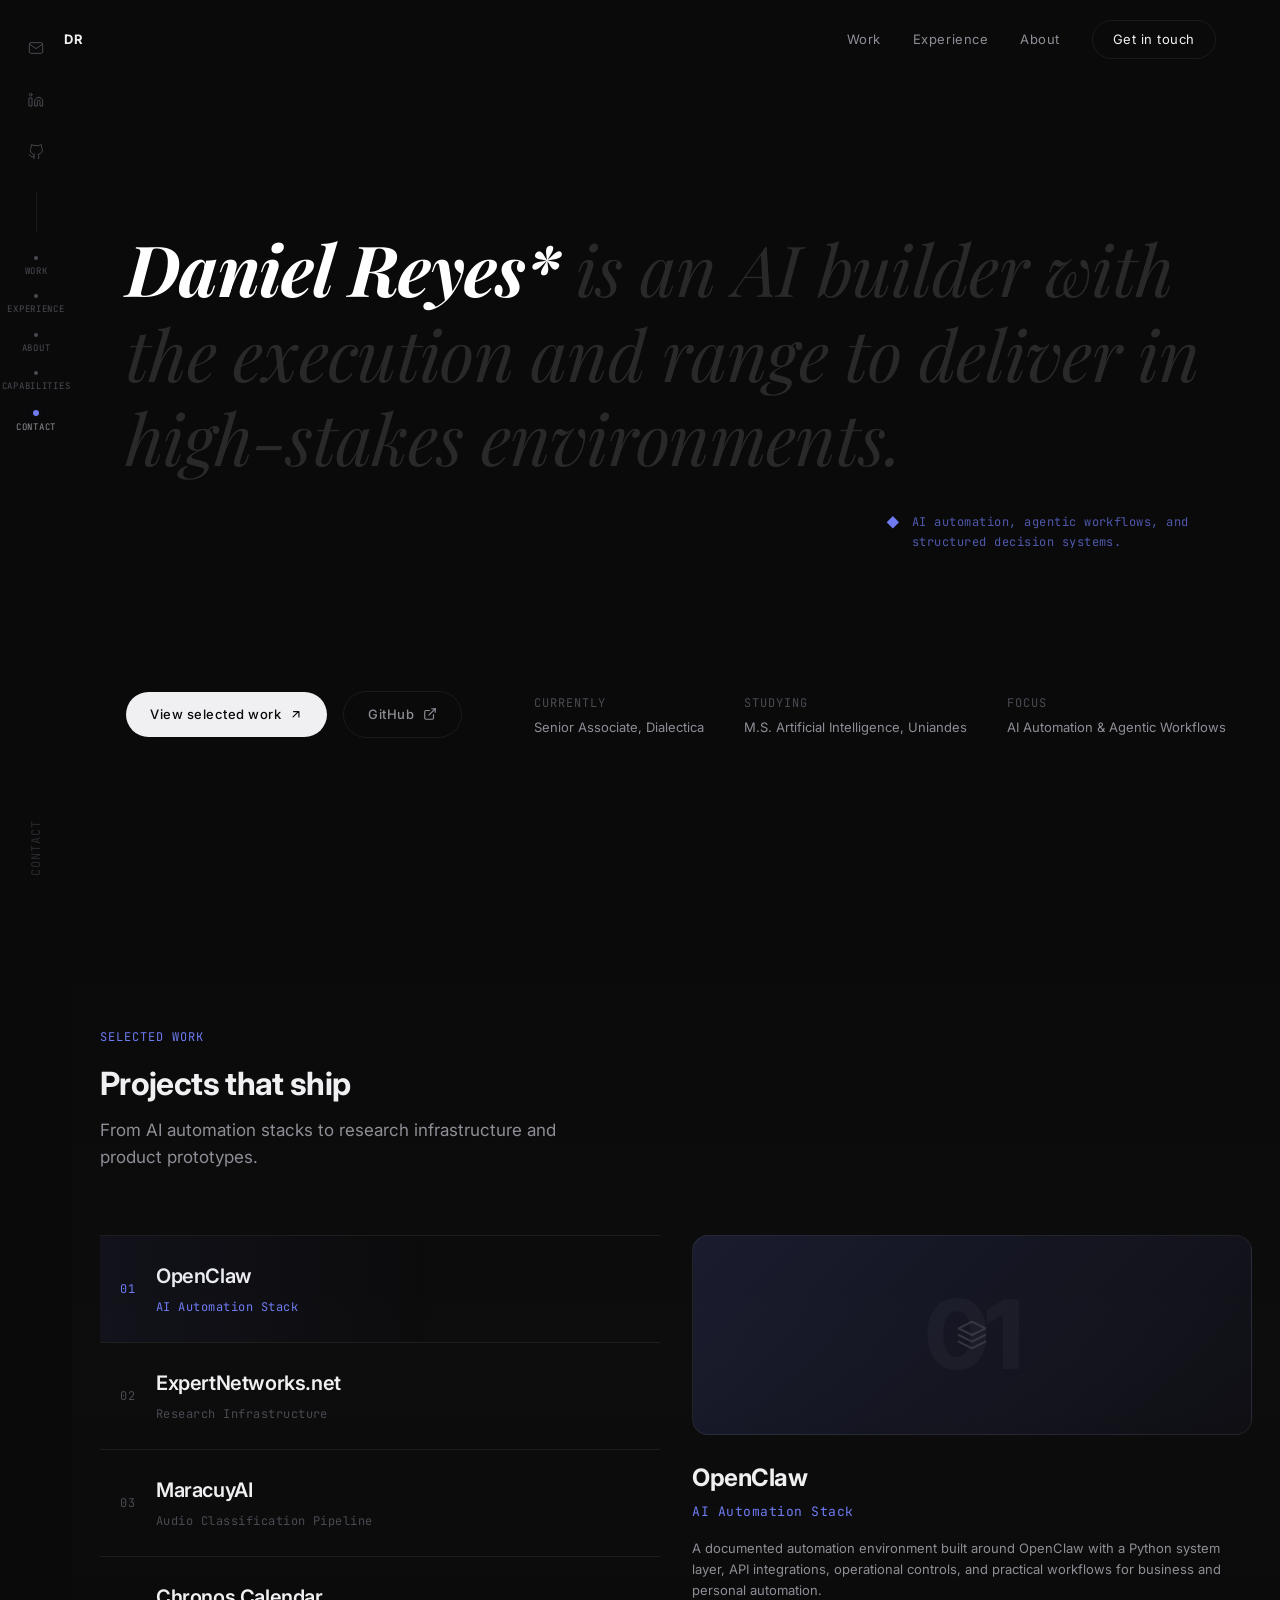
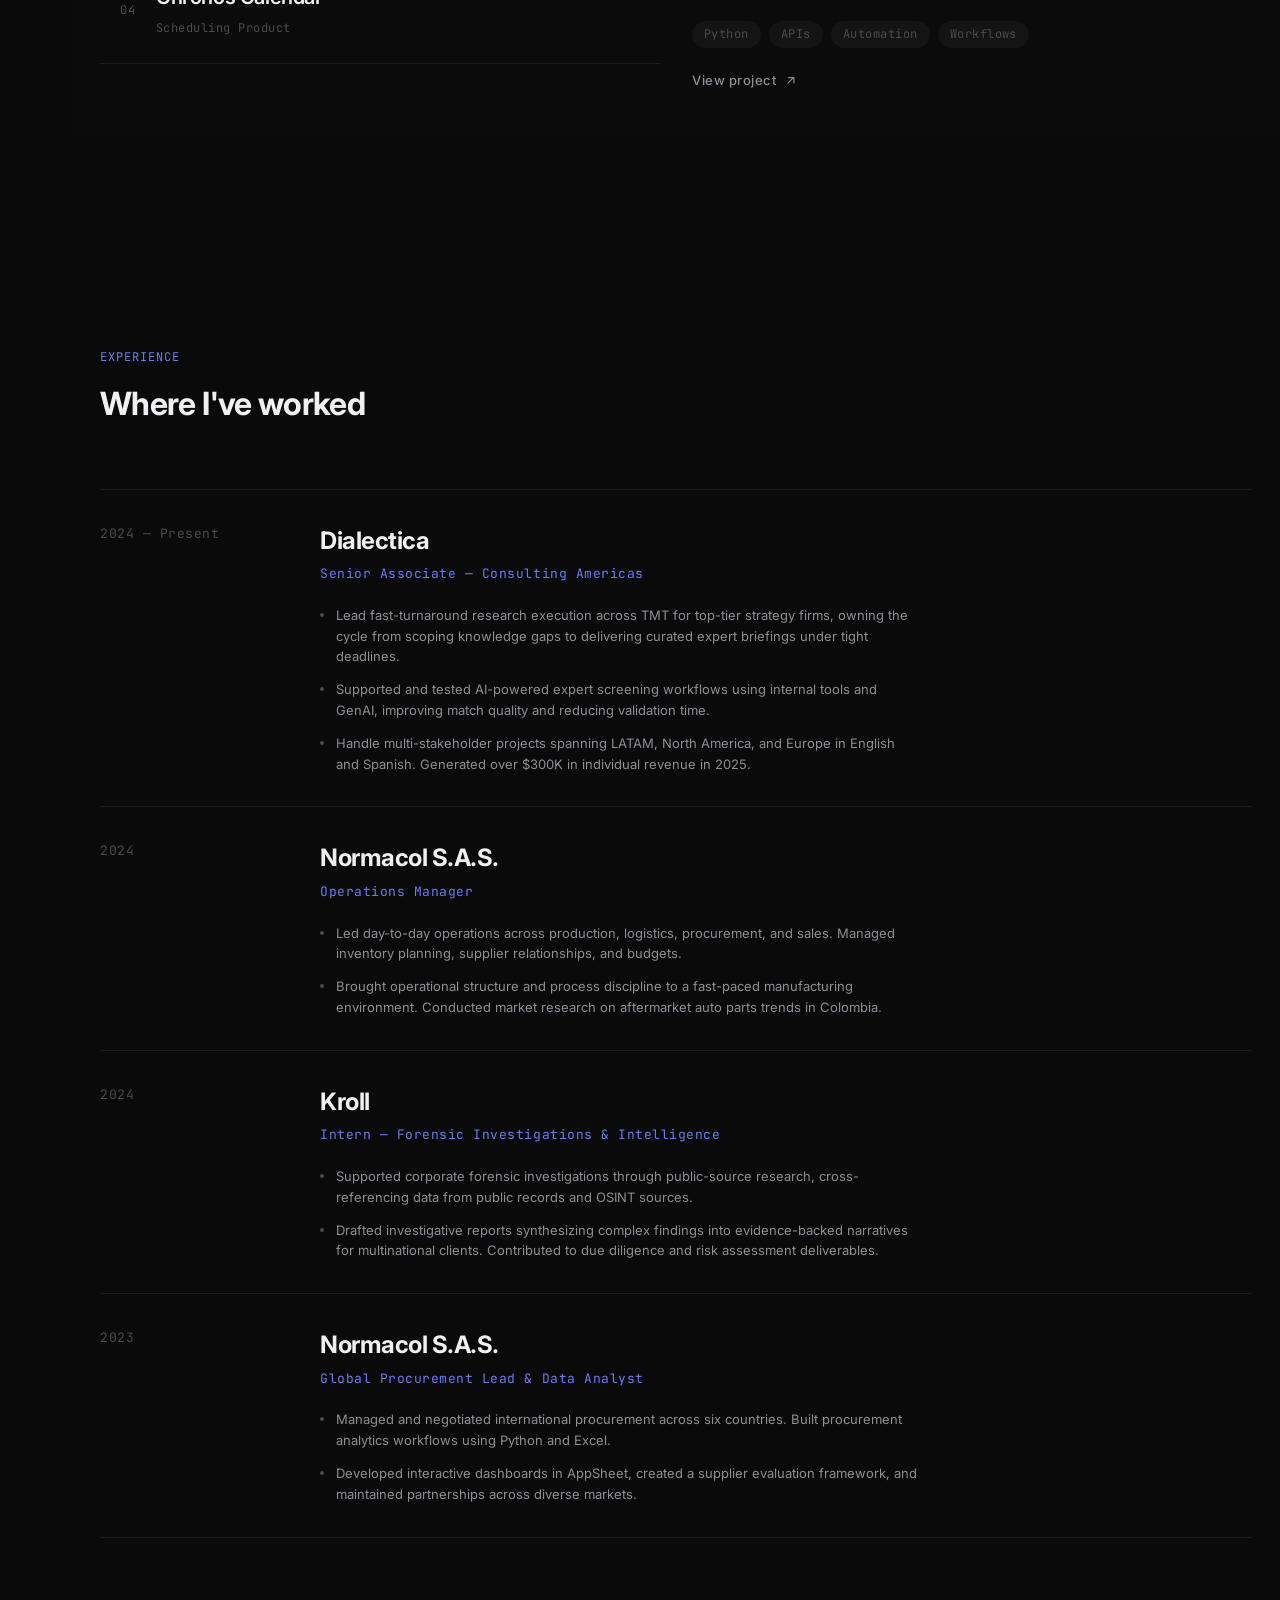
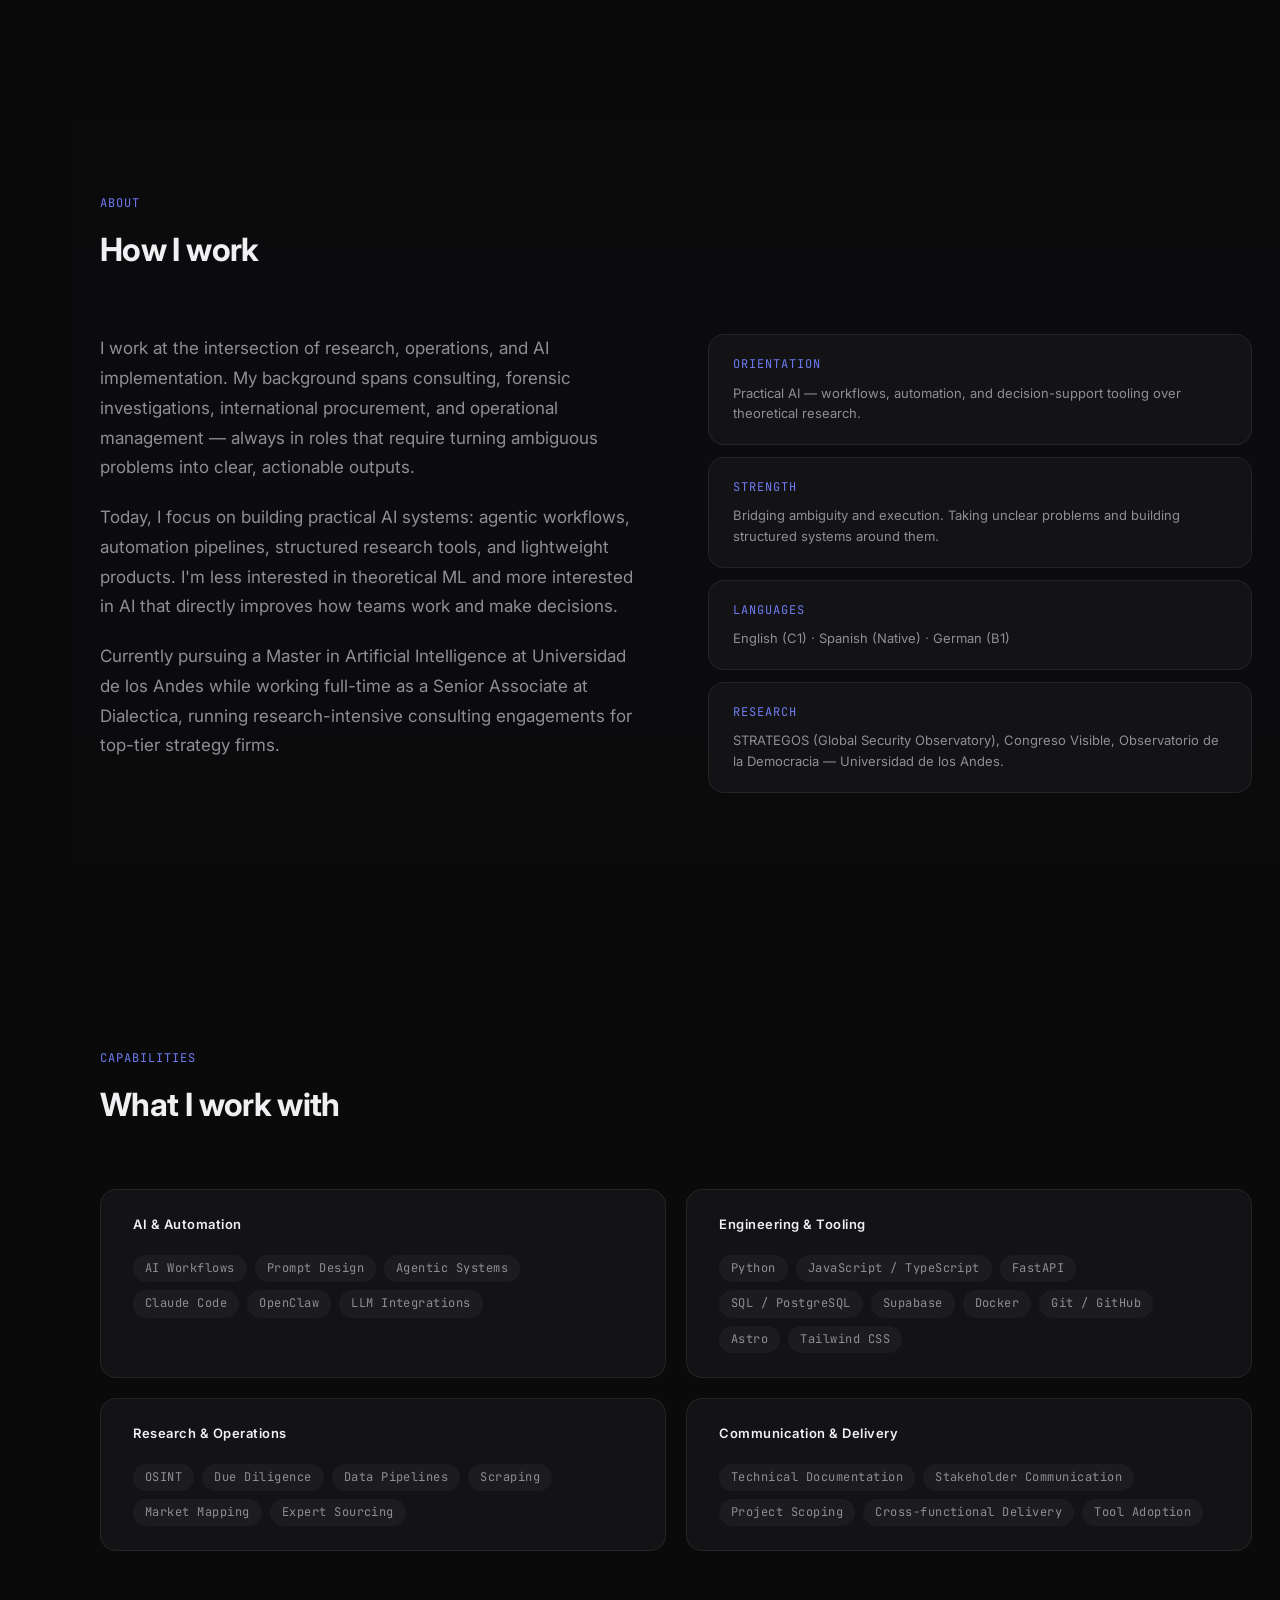
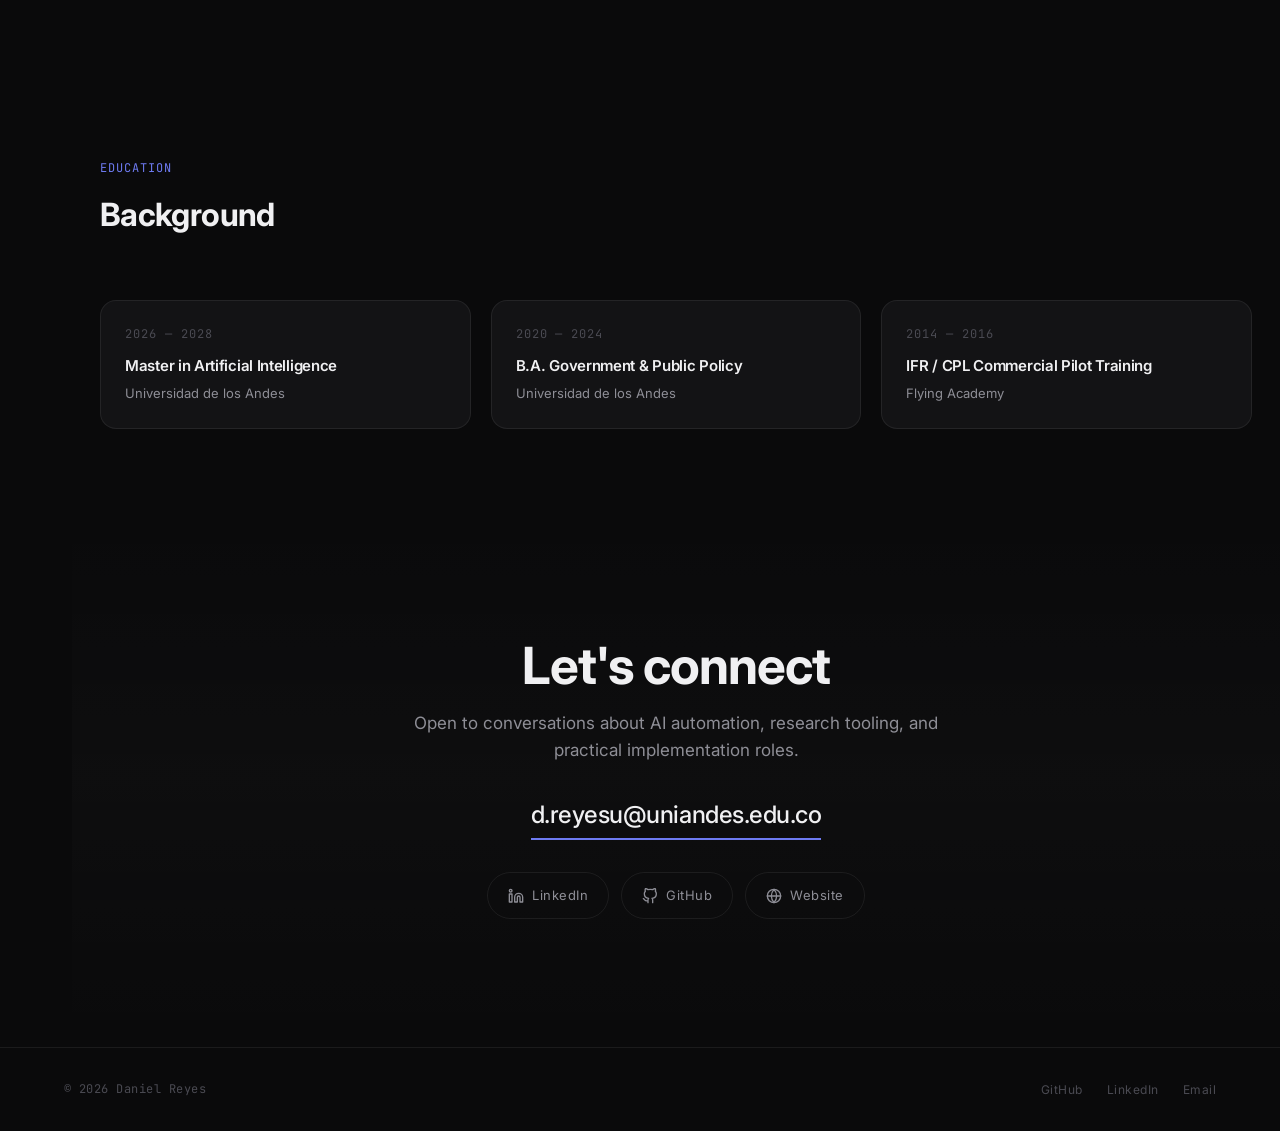
==== commit d819e94f: "Fix layout shift: give annotation area fixed min-height Annotation text changes on keyword hover wer" ====
--- a/index.html
+++ b/index.html
@@ -30,9 +30,9 @@
   <link rel="icon" type="image/svg+xml" href="assets/favicon.svg">
 
   <!-- Styles (cache-bust v2) -->
-  <link rel="stylesheet" href="css/tokens.css?v=5">
-  <link rel="stylesheet" href="css/base.css?v=5">
-  <link rel="stylesheet" href="css/components.css?v=5">
+  <link rel="stylesheet" href="css/tokens.css?v=6">
+  <link rel="stylesheet" href="css/base.css?v=6">
+  <link rel="stylesheet" href="css/components.css?v=6">
 </head>
 <body>
 
@@ -579,6 +579,6 @@
     </div>
   </footer>
 
-  <script src="js/main.js?v=5"></script>
+  <script src="js/main.js?v=6"></script>
 </body>
 </html>
--- a/css/components.css
+++ b/css/components.css
@@ -419,6 +419,7 @@
   align-items: flex-start;
   gap: var(--space-3);
   max-width: 340px;
+  min-height: 3.6em;
   margin-left: auto;
   margin-bottom: var(--space-16);
   opacity: 0;
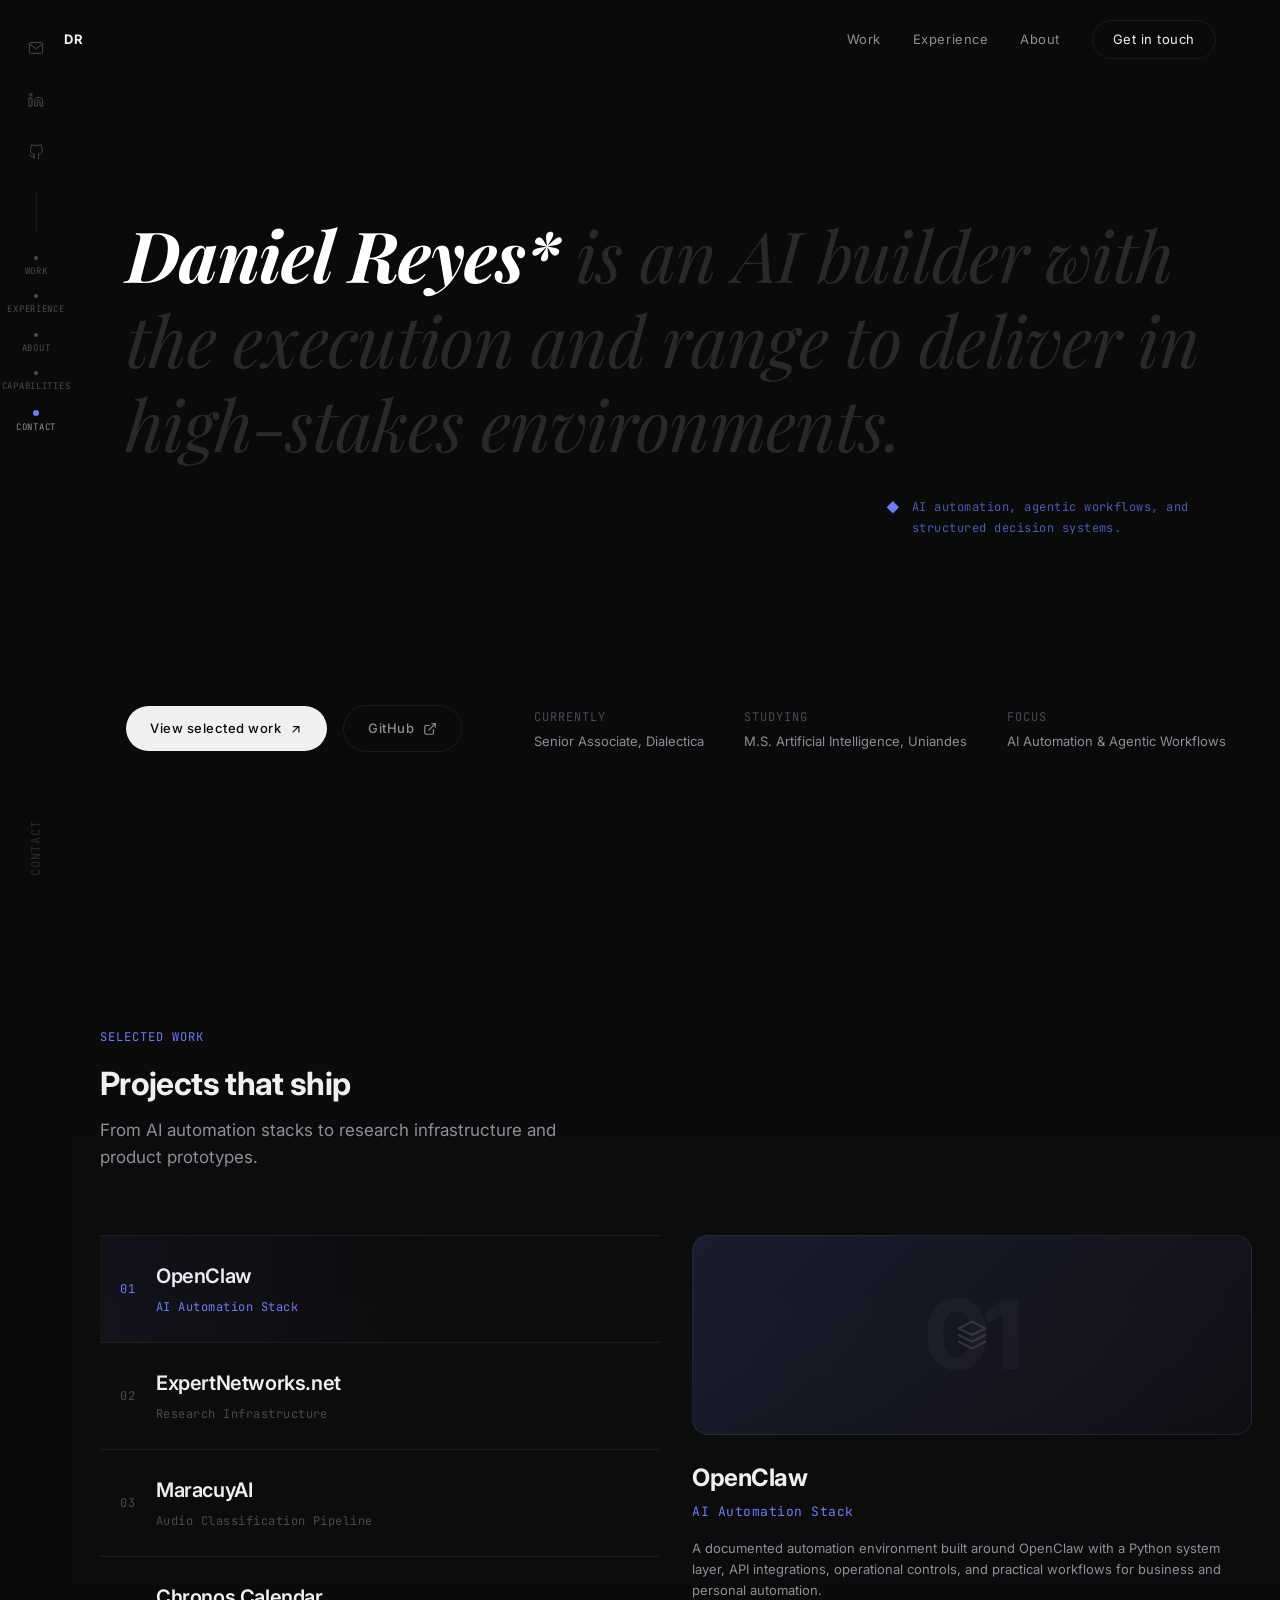
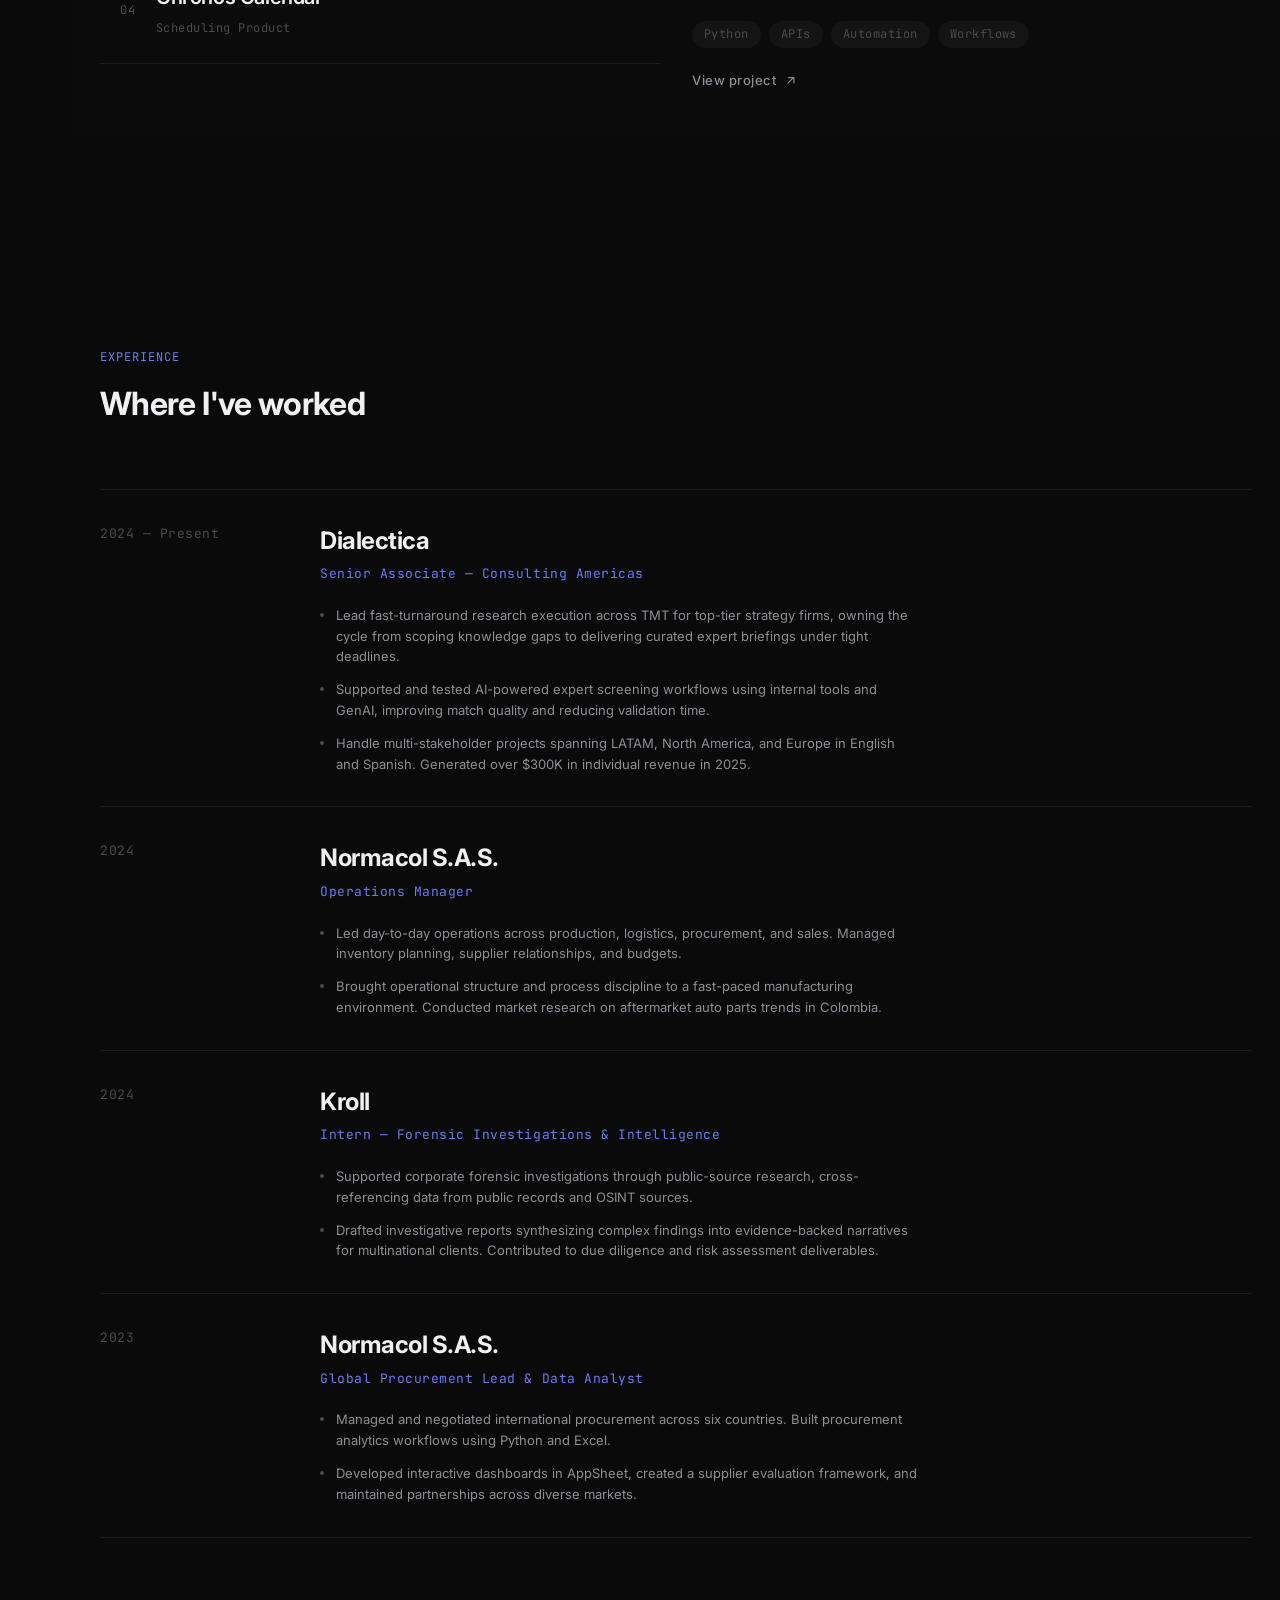
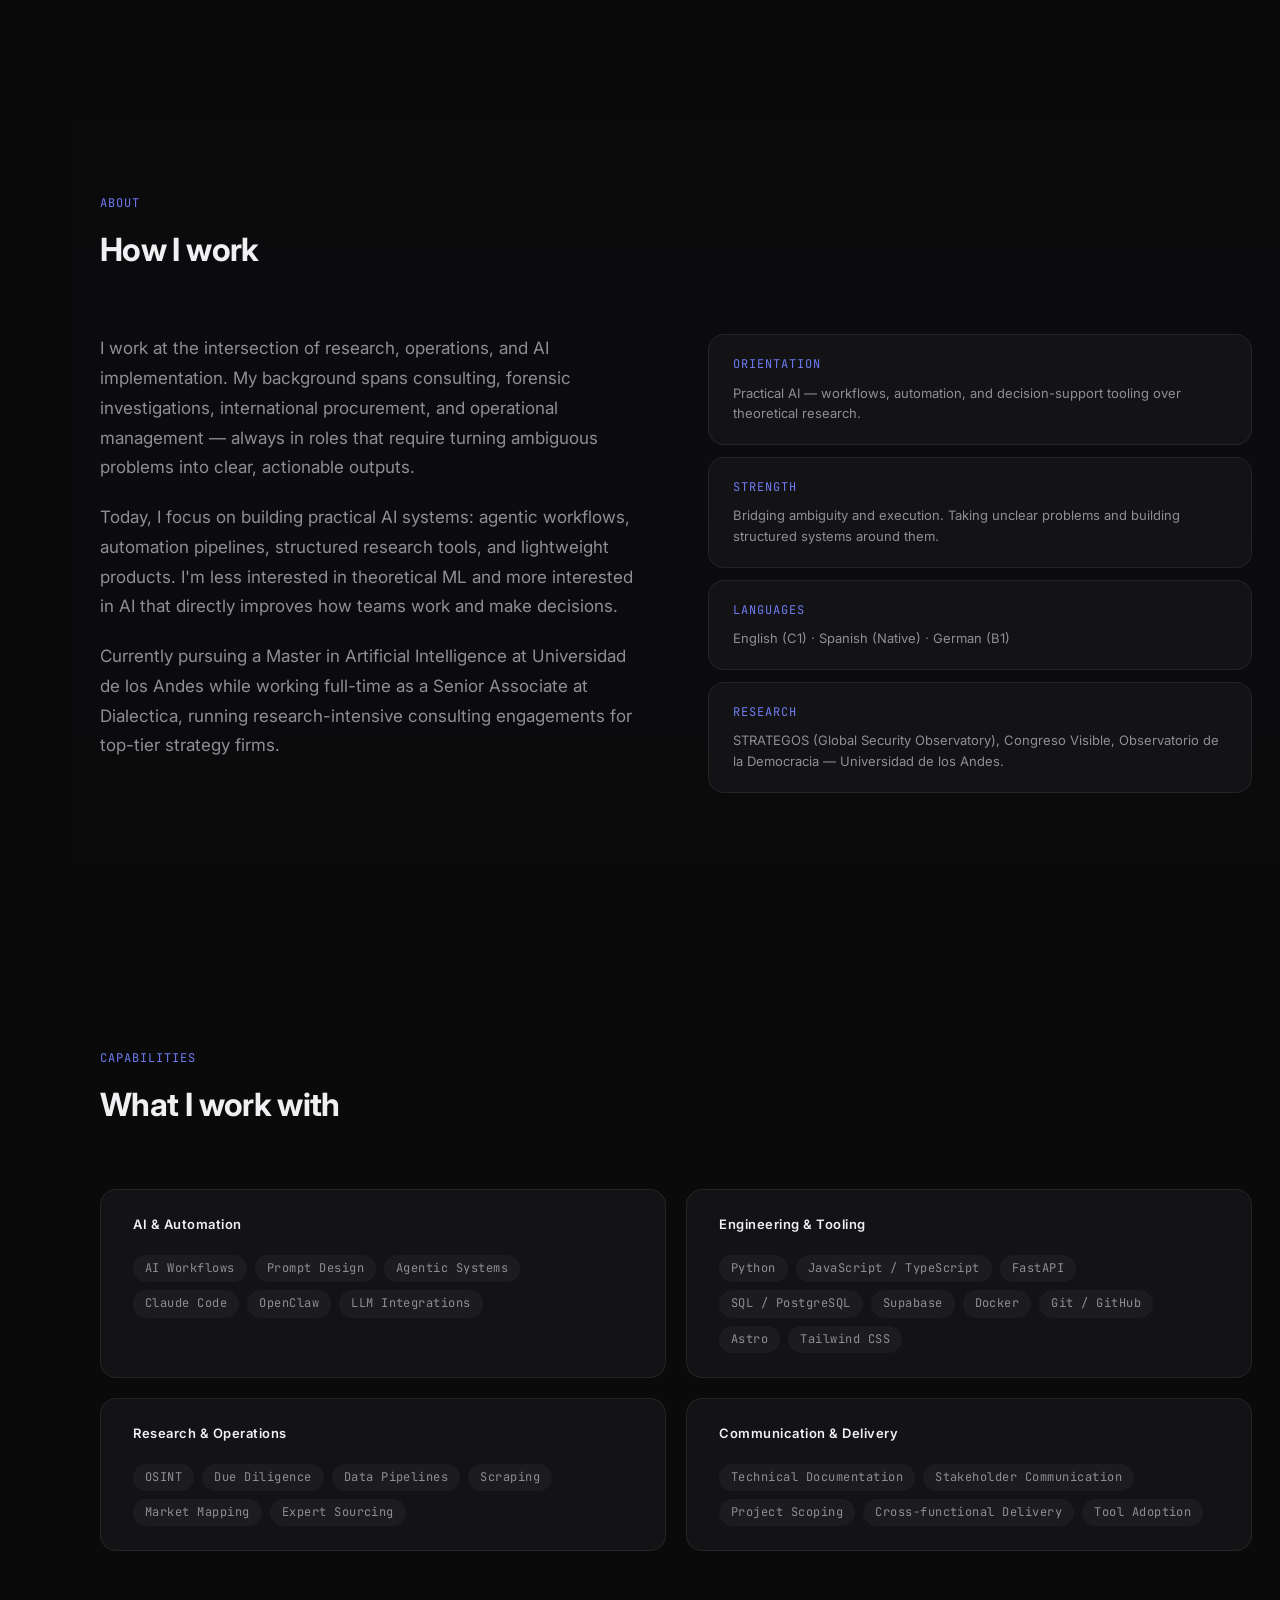
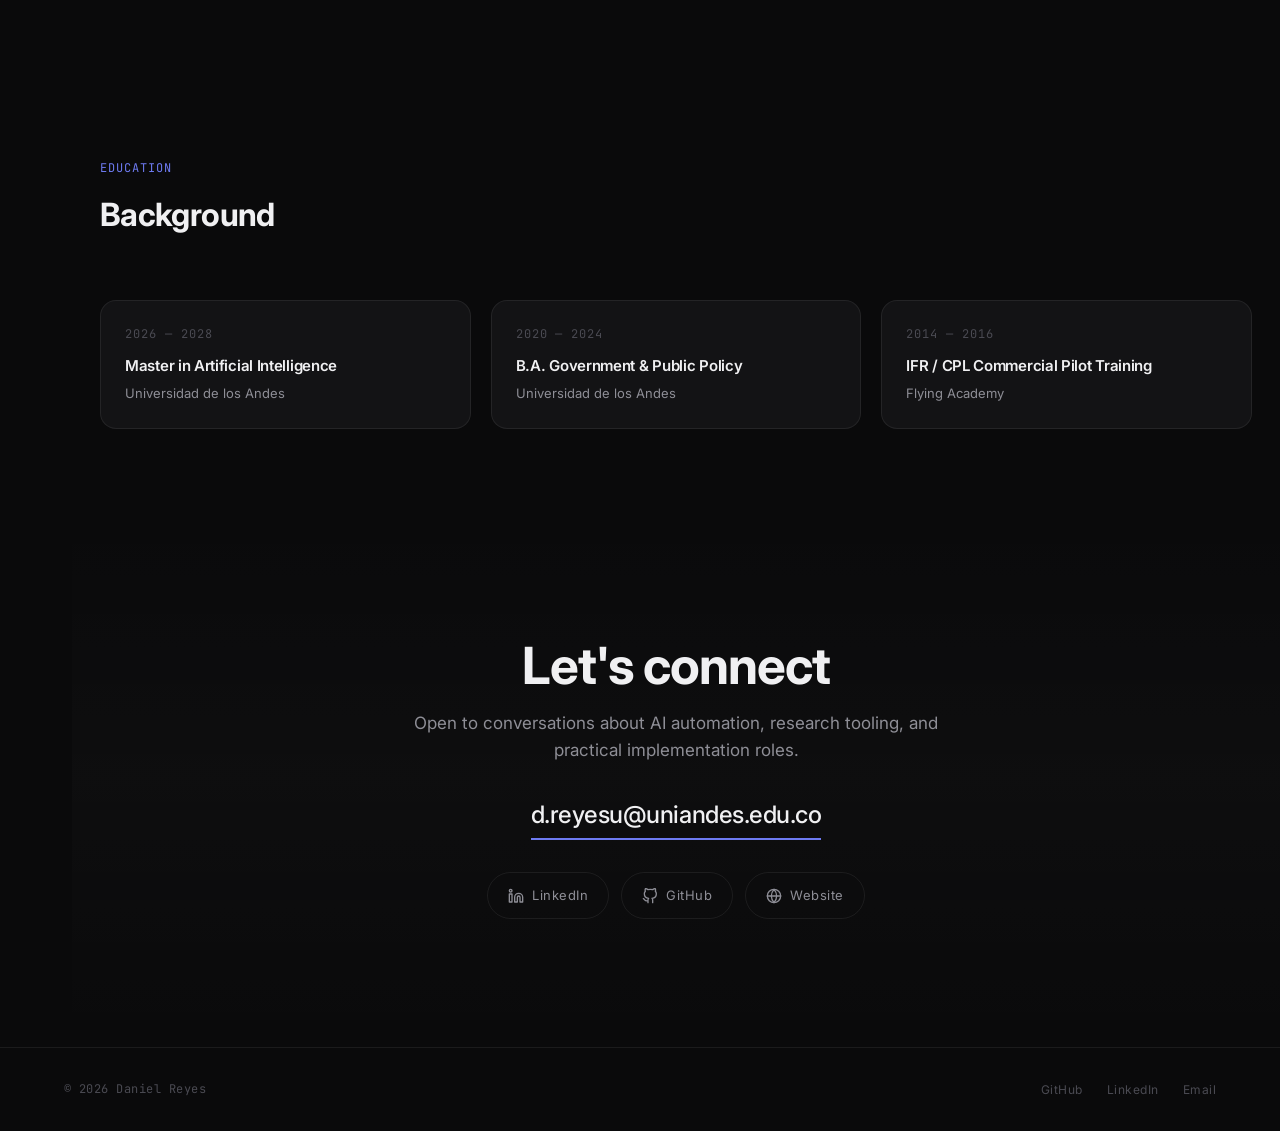
==== commit aa766fcb: "Increase annotation min-height to fit longest keyword text The "execution" annotation was longer tha" ====
--- a/index.html
+++ b/index.html
@@ -30,9 +30,9 @@
   <link rel="icon" type="image/svg+xml" href="assets/favicon.svg">
 
   <!-- Styles (cache-bust v2) -->
-  <link rel="stylesheet" href="css/tokens.css?v=6">
-  <link rel="stylesheet" href="css/base.css?v=6">
-  <link rel="stylesheet" href="css/components.css?v=6">
+  <link rel="stylesheet" href="css/tokens.css?v=7">
+  <link rel="stylesheet" href="css/base.css?v=7">
+  <link rel="stylesheet" href="css/components.css?v=7">
 </head>
 <body>
 
@@ -579,6 +579,6 @@
     </div>
   </footer>
 
-  <script src="js/main.js?v=6"></script>
+  <script src="js/main.js?v=7"></script>
 </body>
 </html>
--- a/css/components.css
+++ b/css/components.css
@@ -419,7 +419,7 @@
   align-items: flex-start;
   gap: var(--space-3);
   max-width: 340px;
-  min-height: 3.6em;
+  min-height: 5.5em;
   margin-left: auto;
   margin-bottom: var(--space-16);
   opacity: 0;
@@ -1334,6 +1334,7 @@
   .hero-annotation {
     margin-left: 0;
     max-width: 280px;
+    min-height: 7em;
   }
 
   .hero-bottom {
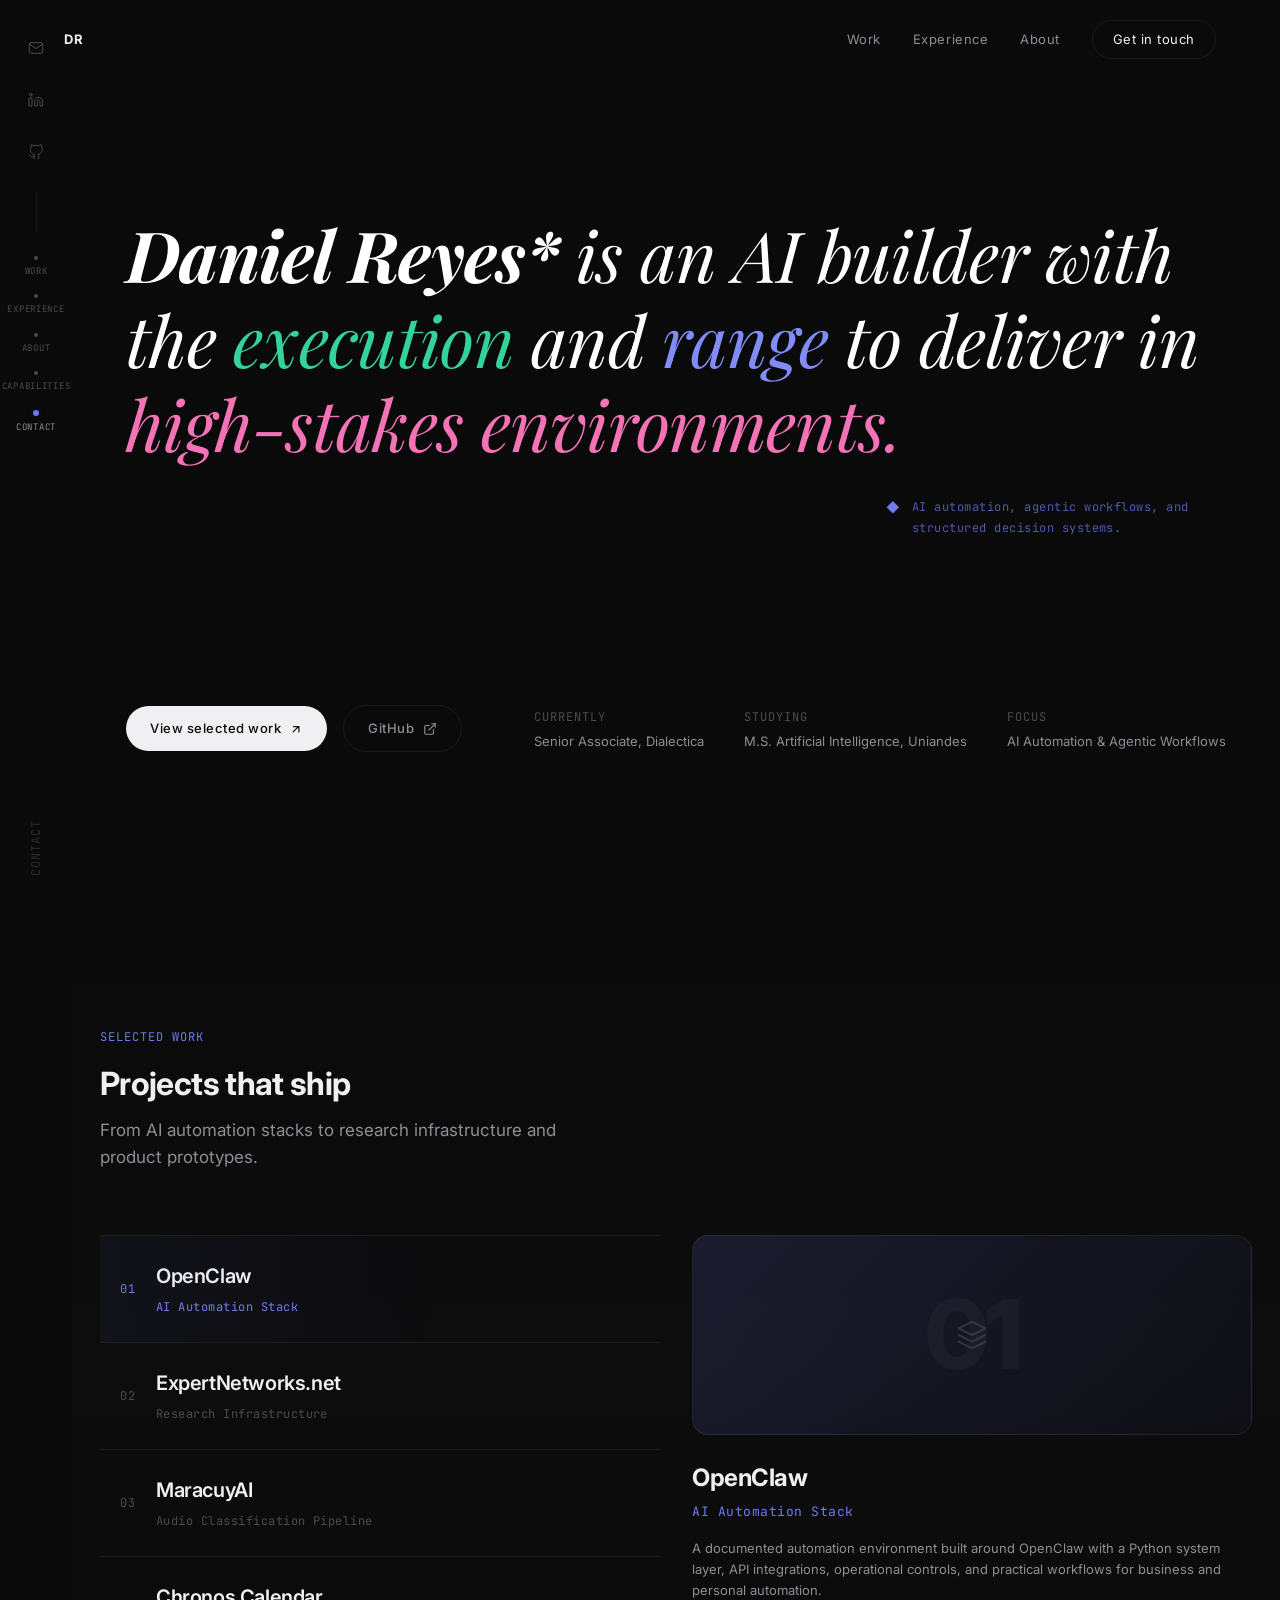
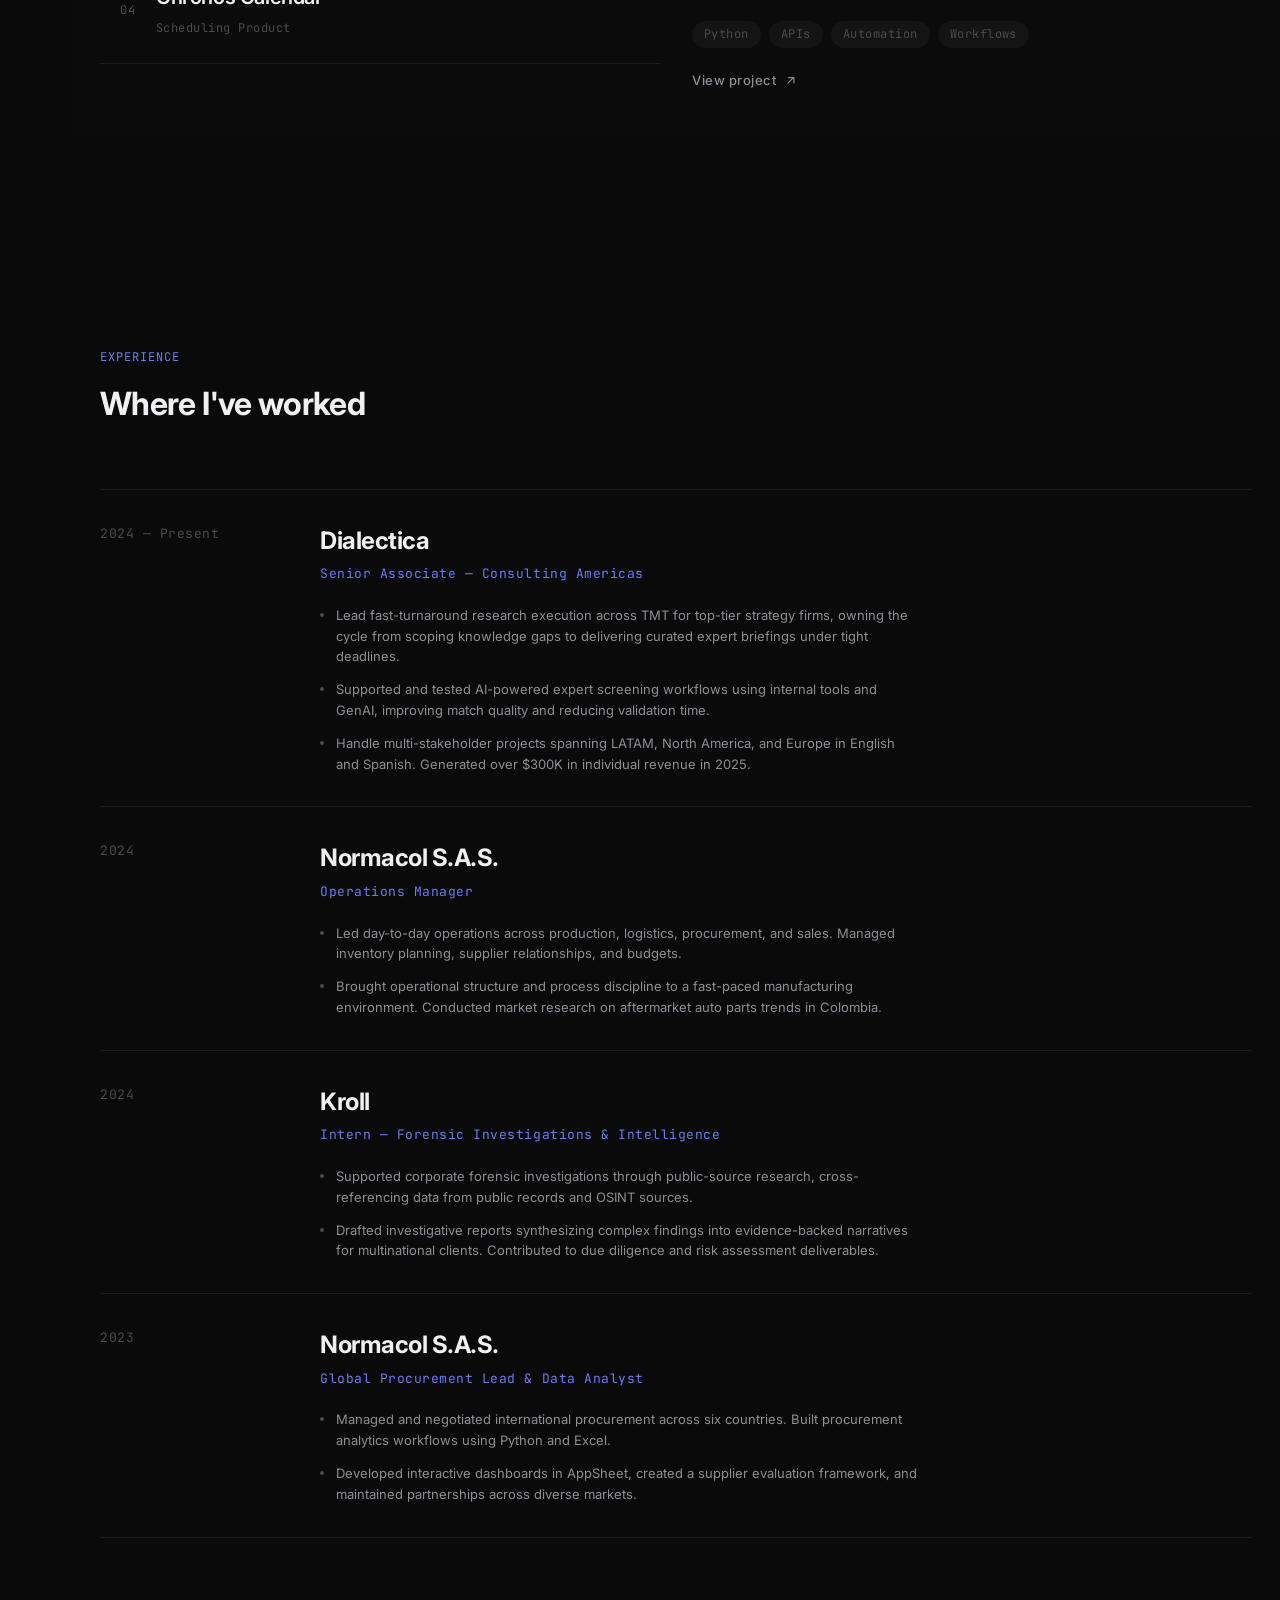
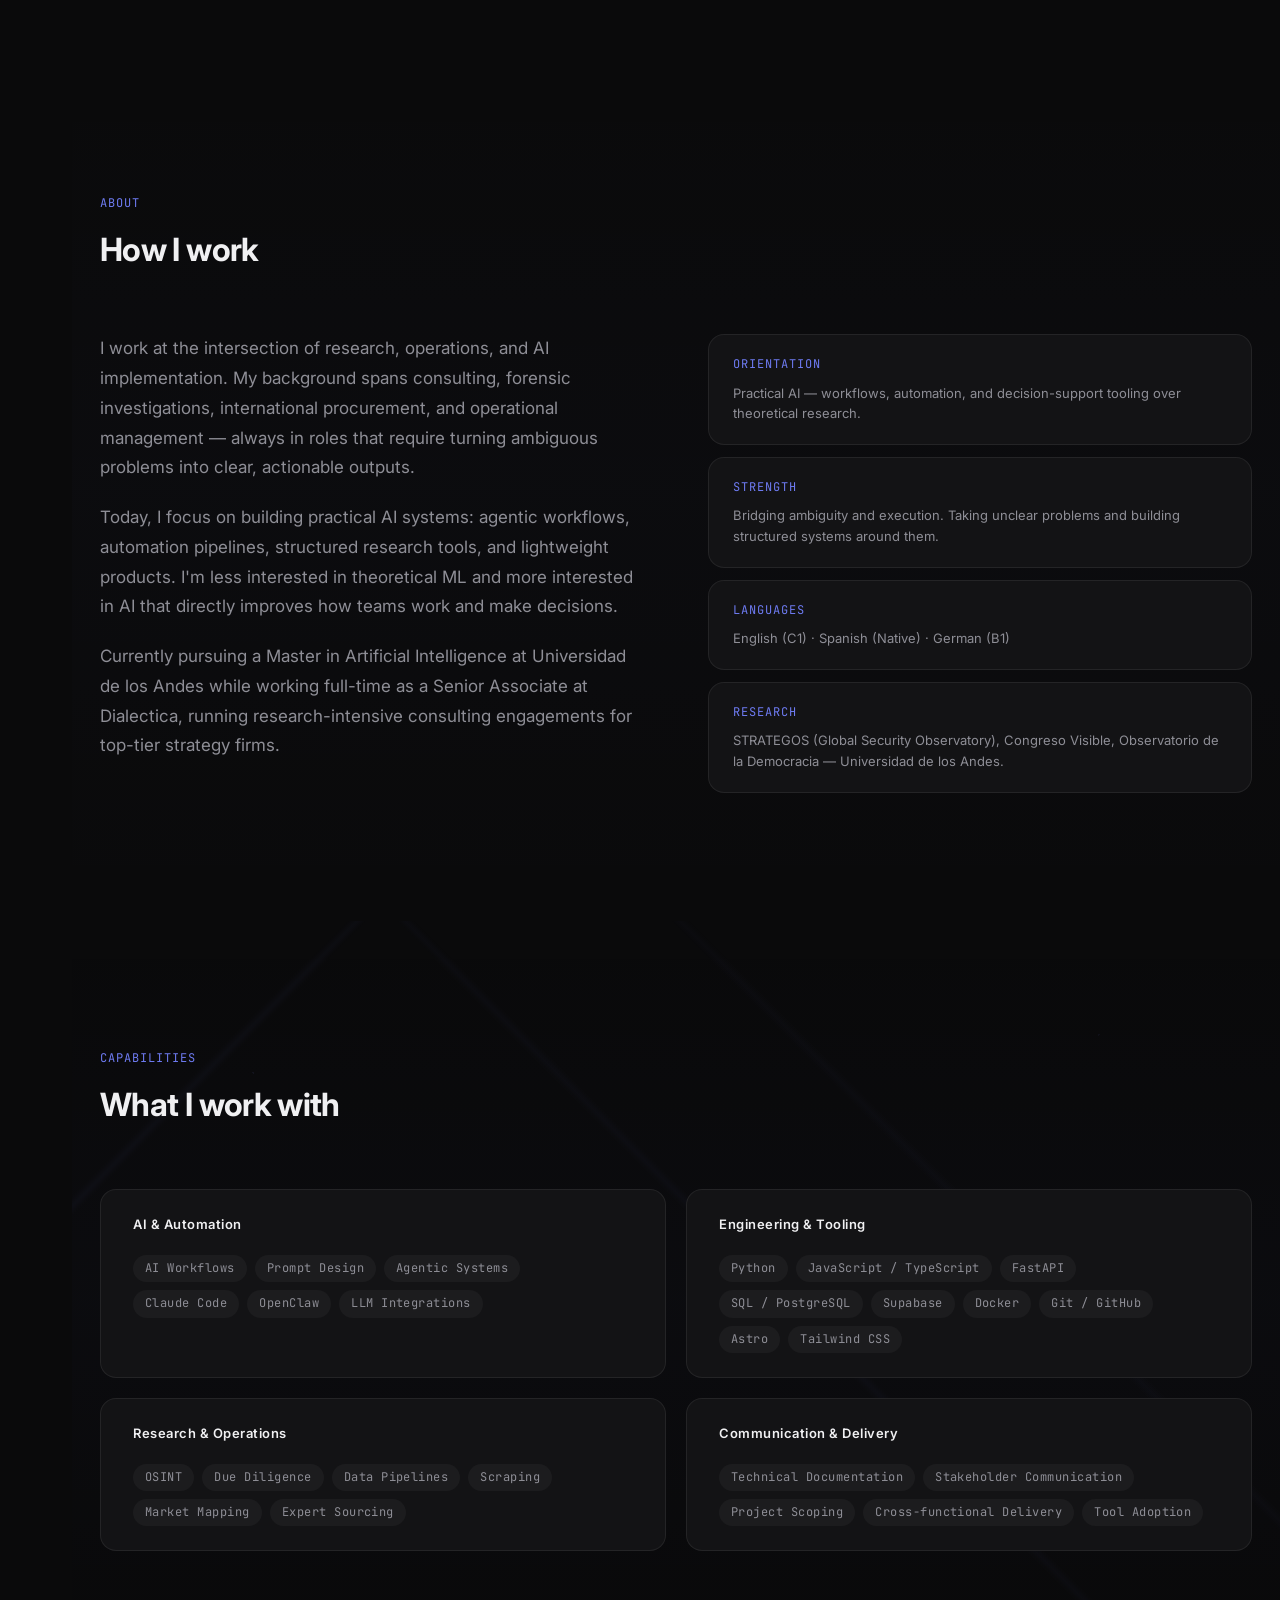
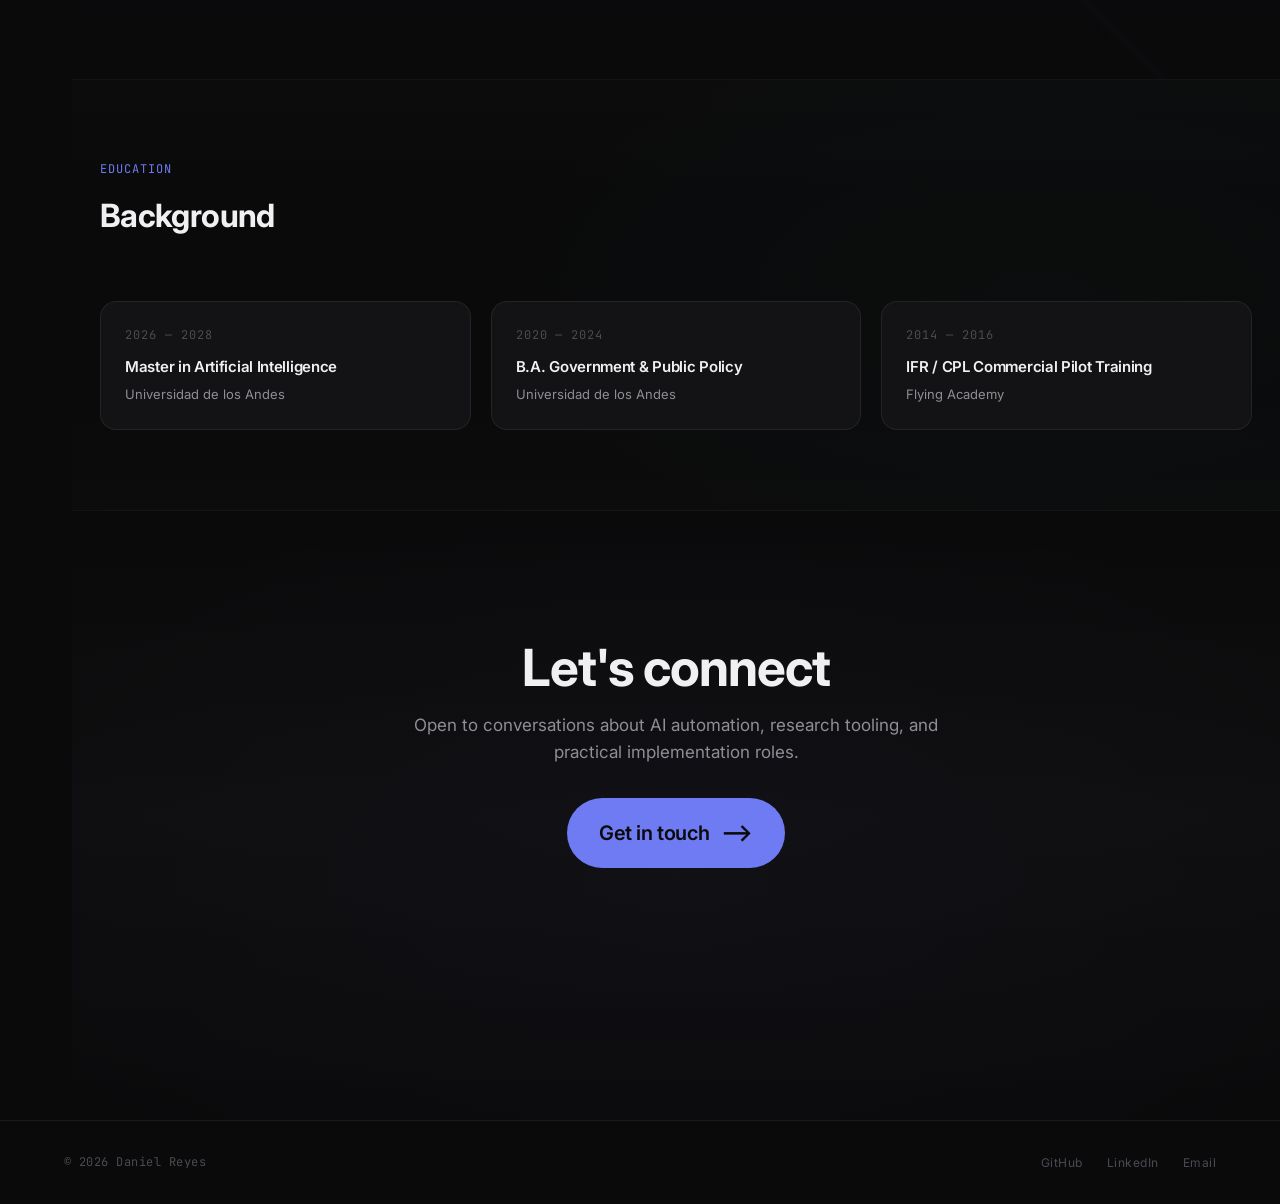
==== commit b9cbf692: "Add section differentiation + exploding contact reveal button Sections: constellation dot-grid patte" ====
--- a/index.html
+++ b/index.html
@@ -542,22 +542,37 @@
           <p class="contact-text reveal">
             Open to conversations about AI automation, research tooling, and practical implementation roles.
           </p>
-          <a href="mailto:d.reyesu@uniandes.edu.co" class="contact-email reveal">
-            d.reyesu@uniandes.edu.co
-          </a>
-          <div class="contact-links reveal">
-            <a href="https://www.linkedin.com/in/danielreyesu/" target="_blank" rel="noopener noreferrer" class="contact-link">
-              <svg width="16" height="16" viewBox="0 0 24 24" fill="none" stroke="currentColor" stroke-width="2" stroke-linecap="round" stroke-linejoin="round" aria-hidden="true"><path d="M16 8a6 6 0 016 6v7h-4v-7a2 2 0 00-2-2 2 2 0 00-2 2v7h-4v-7a6 6 0 016-6z"/><rect x="2" y="9" width="4" height="12"/><circle cx="4" cy="4" r="2"/></svg>
-              LinkedIn
-            </a>
-            <a href="https://github.com/zsoist" target="_blank" rel="noopener noreferrer" class="contact-link">
-              <svg width="16" height="16" viewBox="0 0 24 24" fill="none" stroke="currentColor" stroke-width="2" stroke-linecap="round" stroke-linejoin="round" aria-hidden="true"><path d="M9 19c-5 1.5-5-2.5-7-3m14 6v-3.87a3.37 3.37 0 00-.94-2.61c3.14-.35 6.44-1.54 6.44-7A5.44 5.44 0 0020 4.77 5.07 5.07 0 0019.91 1S18.73.65 16 2.48a13.38 13.38 0 00-7 0C6.27.65 5.09 1 5.09 1A5.07 5.07 0 005 4.77a5.44 5.44 0 00-1.5 3.78c0 5.42 3.3 6.61 6.44 7A3.37 3.37 0 009 18.13V22"/></svg>
-              GitHub
-            </a>
-            <a href="https://expertnetworks.net" target="_blank" rel="noopener noreferrer" class="contact-link">
-              <svg width="16" height="16" viewBox="0 0 24 24" fill="none" stroke="currentColor" stroke-width="2" stroke-linecap="round" stroke-linejoin="round" aria-hidden="true"><circle cx="12" cy="12" r="10"/><line x1="2" y1="12" x2="22" y2="12"/><path d="M12 2a15.3 15.3 0 014 10 15.3 15.3 0 01-4 10 15.3 15.3 0 01-4-10 15.3 15.3 0 014-10z"/></svg>
-              Website
-            </a>
+
+          <!-- Reveal button — shatters on click to expose contact info -->
+          <div class="contact-reveal-wrap reveal">
+            <button class="contact-reveal-btn" id="contactRevealBtn" type="button">
+              <span class="contact-reveal-btn-text">Get in touch</span>
+              <span class="contact-reveal-btn-icon" aria-hidden="true">&#10230;</span>
+            </button>
+
+            <!-- Particle container for shatter effect -->
+            <div class="contact-particles" id="contactParticles" aria-hidden="true"></div>
+
+            <!-- Hidden until revealed -->
+            <div class="contact-revealed" id="contactRevealed">
+              <a href="mailto:d.reyesu@uniandes.edu.co" class="contact-email">
+                d.reyesu@uniandes.edu.co
+              </a>
+              <div class="contact-links">
+                <a href="https://www.linkedin.com/in/danielreyesu/" target="_blank" rel="noopener noreferrer" class="contact-link">
+                  <svg width="16" height="16" viewBox="0 0 24 24" fill="none" stroke="currentColor" stroke-width="2" stroke-linecap="round" stroke-linejoin="round" aria-hidden="true"><path d="M16 8a6 6 0 016 6v7h-4v-7a2 2 0 00-2-2 2 2 0 00-2 2v7h-4v-7a6 6 0 016-6z"/><rect x="2" y="9" width="4" height="12"/><circle cx="4" cy="4" r="2"/></svg>
+                  LinkedIn
+                </a>
+                <a href="https://github.com/zsoist" target="_blank" rel="noopener noreferrer" class="contact-link">
+                  <svg width="16" height="16" viewBox="0 0 24 24" fill="none" stroke="currentColor" stroke-width="2" stroke-linecap="round" stroke-linejoin="round" aria-hidden="true"><path d="M9 19c-5 1.5-5-2.5-7-3m14 6v-3.87a3.37 3.37 0 00-.94-2.61c3.14-.35 6.44-1.54 6.44-7A5.44 5.44 0 0020 4.77 5.07 5.07 0 0019.91 1S18.73.65 16 2.48a13.38 13.38 0 00-7 0C6.27.65 5.09 1 5.09 1A5.07 5.07 0 005 4.77a5.44 5.44 0 00-1.5 3.78c0 5.42 3.3 6.61 6.44 7A3.37 3.37 0 009 18.13V22"/></svg>
+                  GitHub
+                </a>
+                <a href="https://expertnetworks.net" target="_blank" rel="noopener noreferrer" class="contact-link">
+                  <svg width="16" height="16" viewBox="0 0 24 24" fill="none" stroke="currentColor" stroke-width="2" stroke-linecap="round" stroke-linejoin="round" aria-hidden="true"><circle cx="12" cy="12" r="10"/><line x1="2" y1="12" x2="22" y2="12"/><path d="M12 2a15.3 15.3 0 014 10 15.3 15.3 0 01-4 10 15.3 15.3 0 01-4-10 15.3 15.3 0 014-10z"/></svg>
+                  Website
+                </a>
+              </div>
+            </div>
           </div>
         </div>
       </div>
--- a/css/components.css
+++ b/css/components.css
@@ -372,11 +372,12 @@
   font-size: clamp(2.4rem, 5.5vw, 5rem);
   line-height: 1.2;
   letter-spacing: -0.01em;
-  color: rgba(255, 255, 255, 0.13);
+  color: #ffffff;
   max-width: 1100px;
   margin-bottom: var(--space-8);
   opacity: 0;
   animation: heroStatementIn 1.2s var(--ease-premium) 0.3s forwards;
+  transition: color 0.35s var(--ease-out);
 }
 
 /* Name always highlighted — fully white for readability */
@@ -386,31 +387,51 @@
   font-style: italic;
 }
 
-/* Keyword highlights — dim by default, lit on hover with unique colors.
+/* Keyword highlights — colored by default, dim surrounding text on hover.
    No font-weight change on hover to prevent layout shift / text reflow. */
 .hero-keyword {
-  color: rgba(255, 255, 255, 0.13);
   font-style: italic;
   cursor: default;
   transition: color 0.35s var(--ease-out), text-shadow 0.35s var(--ease-out);
 }
 
-.hero-keyword.kw-green:hover,
-.hero-keyword.kw-green.active {
+.hero-keyword.kw-green  { color: #34d399; }
+.hero-keyword.kw-blue   { color: #818cf8; }
+.hero-keyword.kw-pink   { color: #f472b6; }
+
+/* When any keyword is hovered, the whole statement dims… */
+.hero-statement.hero-dimmed {
+  color: rgba(255, 255, 255, 0.25);
+  transition: color 0.35s var(--ease-out);
+}
+
+/* …non-hovered keywords also dim */
+.hero-dimmed .hero-keyword {
+  color: rgba(255, 255, 255, 0.25);
+}
+
+/* …but the hovered keyword stays vivid */
+.hero-dimmed .hero-keyword.kw-green:hover,
+.hero-dimmed .hero-keyword.kw-green.active {
   color: #34d399;
   text-shadow: 0 0 60px rgba(52, 211, 153, 0.15);
 }
 
-.hero-keyword.kw-blue:hover,
-.hero-keyword.kw-blue.active {
+.hero-dimmed .hero-keyword.kw-blue:hover,
+.hero-dimmed .hero-keyword.kw-blue.active {
   color: #818cf8;
   text-shadow: 0 0 60px rgba(129, 140, 248, 0.15);
 }
 
-.hero-keyword.kw-pink:hover,
-.hero-keyword.kw-pink.active {
+.hero-dimmed .hero-keyword.kw-pink:hover,
+.hero-dimmed .hero-keyword.kw-pink.active {
   color: #f472b6;
   text-shadow: 0 0 60px rgba(244, 114, 182, 0.15);
+}
+
+/* Name highlight dims slightly when statement is dimmed */
+.hero-dimmed .hero-name-highlight {
+  color: rgba(255, 255, 255, 0.3);
 }
 
 /* Annotation text (bottom-right, monospace) */
@@ -1147,6 +1168,129 @@
   line-height: var(--leading-normal);
 }
 
+/* Reveal button wrapper */
+.contact-reveal-wrap {
+  position: relative;
+  min-height: 120px;
+}
+
+/* The CTA button — premium accent style */
+.contact-reveal-btn {
+  display: inline-flex;
+  align-items: center;
+  gap: var(--space-3);
+  padding: var(--space-4) var(--space-8);
+  background: var(--color-accent);
+  color: var(--color-text-inverse);
+  border: none;
+  border-radius: var(--radius-full);
+  font-family: var(--font-sans);
+  font-size: var(--text-lg);
+  font-weight: var(--weight-semibold);
+  letter-spacing: var(--tracking-tight);
+  cursor: pointer;
+  position: relative;
+  z-index: 2;
+  transition:
+    transform 0.3s var(--ease-out),
+    box-shadow 0.3s var(--ease-out),
+    background 0.3s var(--ease-out);
+  box-shadow: 0 0 0 0 rgba(110, 123, 242, 0);
+}
+
+.contact-reveal-btn:hover {
+  transform: translateY(-2px) scale(1.02);
+  box-shadow: 0 8px 40px rgba(110, 123, 242, 0.3), 0 0 80px rgba(110, 123, 242, 0.1);
+  background: #7b87f5;
+}
+
+.contact-reveal-btn:active {
+  transform: scale(0.98);
+}
+
+.contact-reveal-btn-icon {
+  font-size: 1.2em;
+  transition: transform 0.3s var(--ease-out);
+}
+
+.contact-reveal-btn:hover .contact-reveal-btn-icon {
+  transform: translateX(4px);
+}
+
+/* Button shatter-out animation */
+.contact-reveal-btn.shattering {
+  animation: btnShatter 0.6s var(--ease-out) forwards;
+  pointer-events: none;
+}
+
+@keyframes btnShatter {
+  0%   { opacity: 1; transform: scale(1); filter: blur(0); }
+  40%  { opacity: 0.8; transform: scale(1.08); filter: blur(0); }
+  100% { opacity: 0; transform: scale(1.15); filter: blur(8px); }
+}
+
+/* Particle shatter effect container */
+.contact-particles {
+  position: absolute;
+  top: 0;
+  left: 50%;
+  transform: translateX(-50%);
+  width: 300px;
+  height: 60px;
+  pointer-events: none;
+  z-index: 3;
+}
+
+.contact-particle {
+  position: absolute;
+  width: var(--size, 4px);
+  height: var(--size, 4px);
+  background: var(--color, var(--color-accent));
+  border-radius: 50%;
+  opacity: 0;
+  animation: particleBurst var(--duration, 0.9s) var(--delay, 0s) var(--ease-out) forwards;
+}
+
+@keyframes particleBurst {
+  0%   { opacity: 1; transform: translate(0, 0) scale(1); }
+  30%  { opacity: 1; }
+  100% { opacity: 0; transform: translate(var(--tx, 0), var(--ty, 0)) scale(0); }
+}
+
+/* Accent glow flash on shatter */
+.contact-reveal-wrap.shattered::after {
+  content: '';
+  position: absolute;
+  top: 0;
+  left: 50%;
+  transform: translateX(-50%);
+  width: 200px;
+  height: 60px;
+  background: radial-gradient(ellipse, rgba(110,123,242,0.25), transparent 70%);
+  animation: glowFlash 0.8s var(--ease-out) forwards;
+  pointer-events: none;
+  z-index: 1;
+}
+
+@keyframes glowFlash {
+  0%   { opacity: 1; transform: translateX(-50%) scale(1); }
+  100% { opacity: 0; transform: translateX(-50%) scale(2); }
+}
+
+/* Hidden contact info — revealed after shatter */
+.contact-revealed {
+  opacity: 0;
+  transform: translateY(16px);
+  pointer-events: none;
+  transition: opacity 0.6s var(--ease-out), transform 0.6s var(--ease-out);
+}
+
+.contact-revealed.visible {
+  opacity: 1;
+  transform: translateY(0);
+  pointer-events: auto;
+}
+
 .contact-email {
   display: inline-block;
   font-size: clamp(var(--text-lg), 2.5vw, var(--text-xl));
@@ -1276,12 +1420,43 @@
   background: linear-gradient(180deg, transparent, rgba(110,123,242,0.015) 50%, transparent);
 }
 
+/* Constellation dot-grid: subtle network-like nodes */
 #capabilities {
-  background: transparent;
+  position: relative;
+  background:
+    radial-gradient(circle at 15% 20%, rgba(110,123,242,0.07) 1px, transparent 1px),
+    radial-gradient(circle at 85% 15%, rgba(110,123,242,0.05) 1px, transparent 1px),
+    radial-gradient(circle at 45% 80%, rgba(110,123,242,0.06) 1px, transparent 1px),
+    radial-gradient(circle at 70% 55%, rgba(110,123,242,0.04) 1px, transparent 1px),
+    radial-gradient(circle at 25% 60%, rgba(110,123,242,0.05) 1px, transparent 1px),
+    radial-gradient(circle at 90% 75%, rgba(110,123,242,0.06) 1px, transparent 1px),
+    linear-gradient(180deg, transparent, rgba(110,123,242,0.02) 50%, transparent);
+}
+
+/* Thin constellation lines connecting dots */
+#capabilities::before {
+  content: '';
+  position: absolute;
+  inset: 0;
+  background:
+    linear-gradient(135deg, transparent 14%, rgba(110,123,242,0.03) 14.5%, transparent 15%),
+    linear-gradient(225deg, transparent 44%, rgba(110,123,242,0.025) 44.5%, transparent 45%),
+    linear-gradient(45deg, transparent 69%, rgba(110,123,242,0.02) 69.5%, transparent 70%);
+  pointer-events: none;
+}
+
+#education {
+  background:
+    radial-gradient(ellipse 600px 300px at 80% 50%, rgba(52,211,153,0.015), transparent),
+    linear-gradient(180deg, rgba(255,255,255,0.008), transparent 30%, transparent 70%, rgba(255,255,255,0.008));
+  border-top: 1px solid rgba(255,255,255,0.03);
 }
 
 #contact {
-  background: linear-gradient(180deg, transparent, rgba(255,255,255,0.015) 50%, transparent);
+  background:
+    radial-gradient(ellipse 800px 400px at 50% 60%, rgba(110,123,242,0.03), transparent),
+    linear-gradient(180deg, transparent, rgba(255,255,255,0.015) 50%, transparent);
+  border-top: 1px solid rgba(255,255,255,0.04);
 }
 
 
